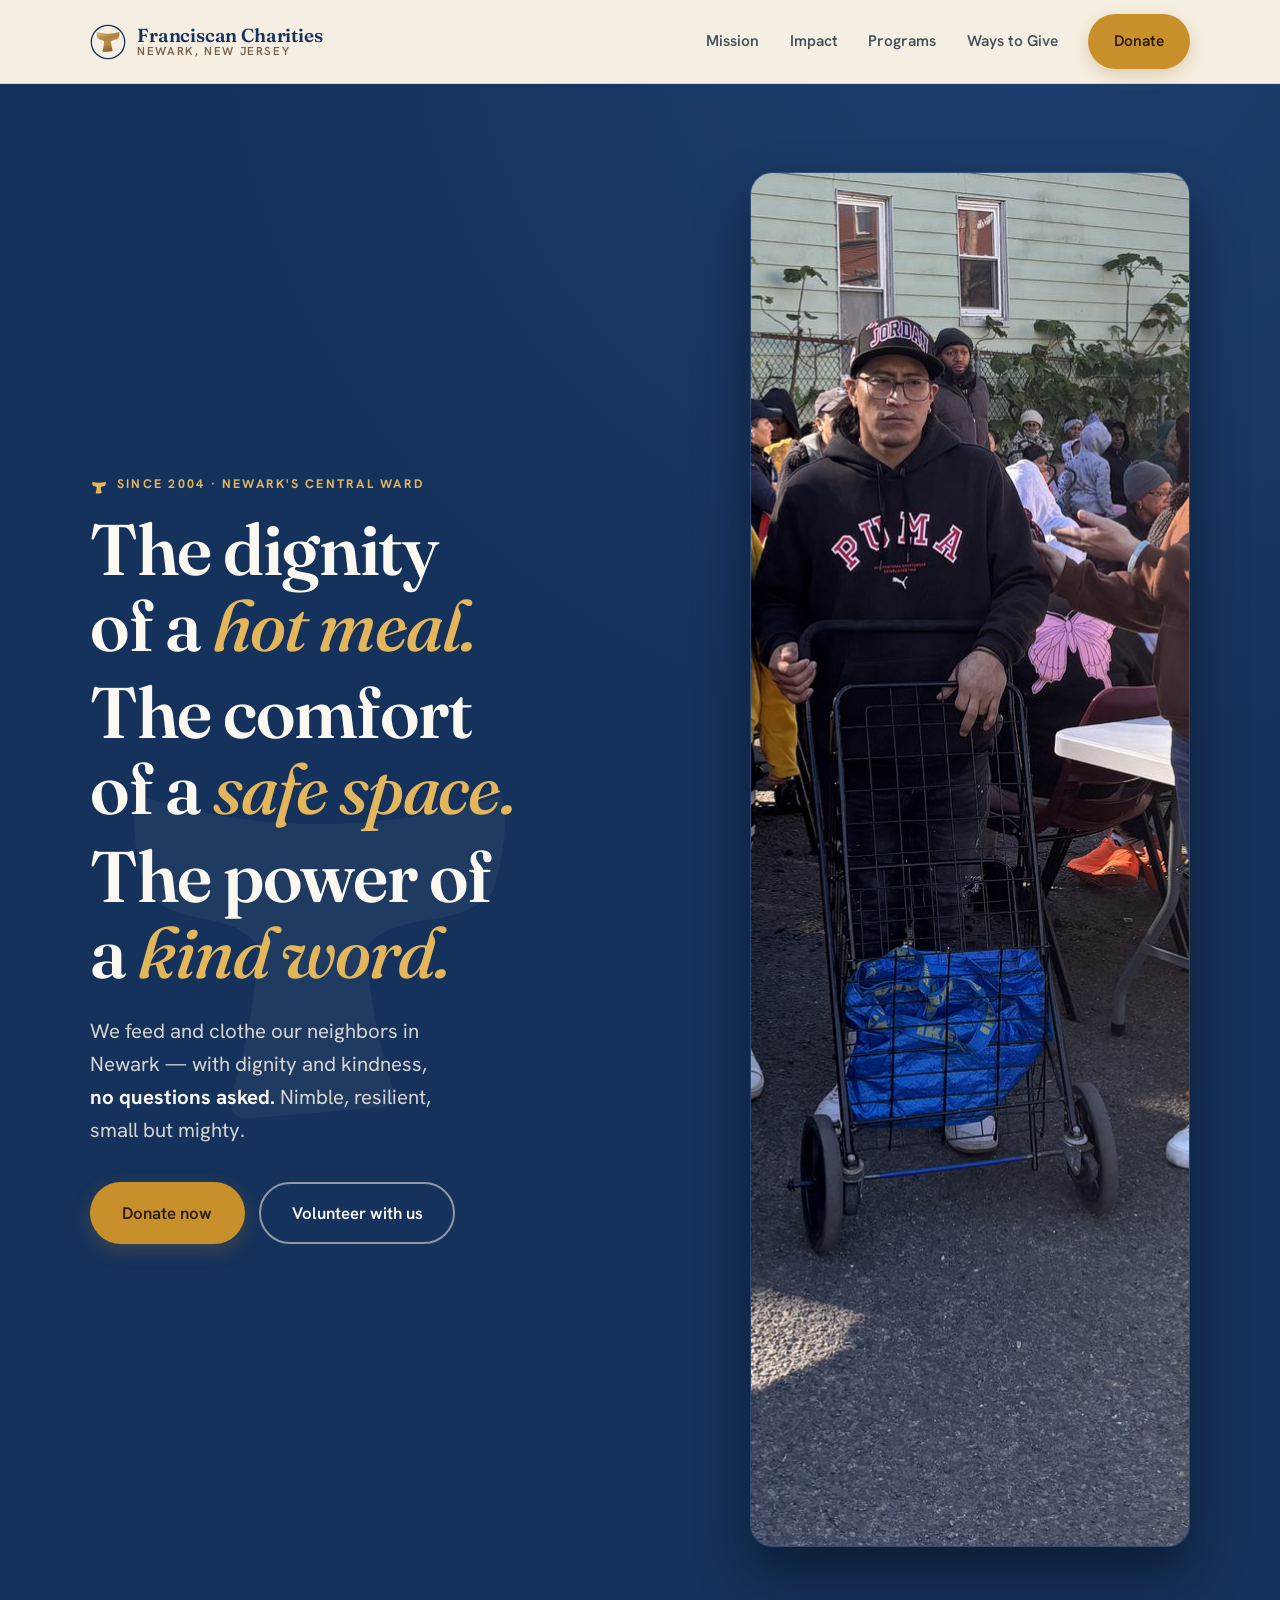
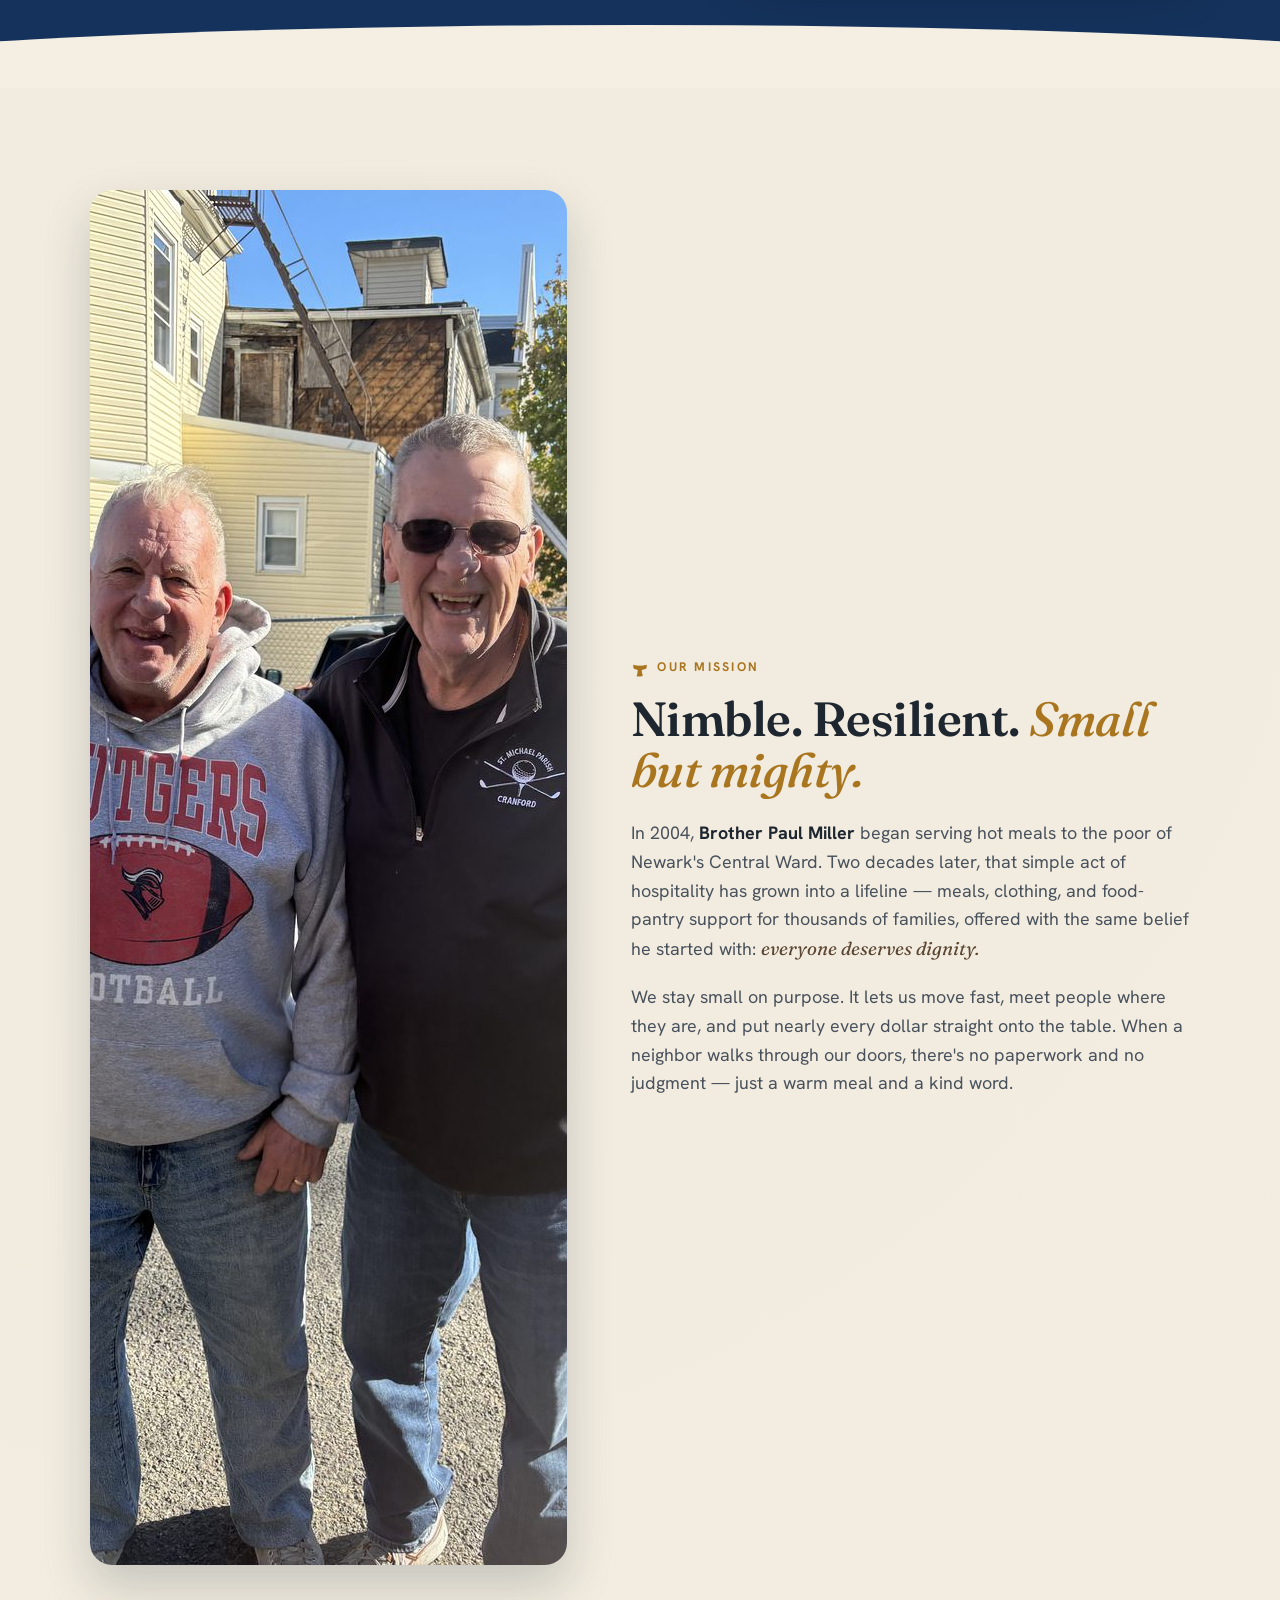
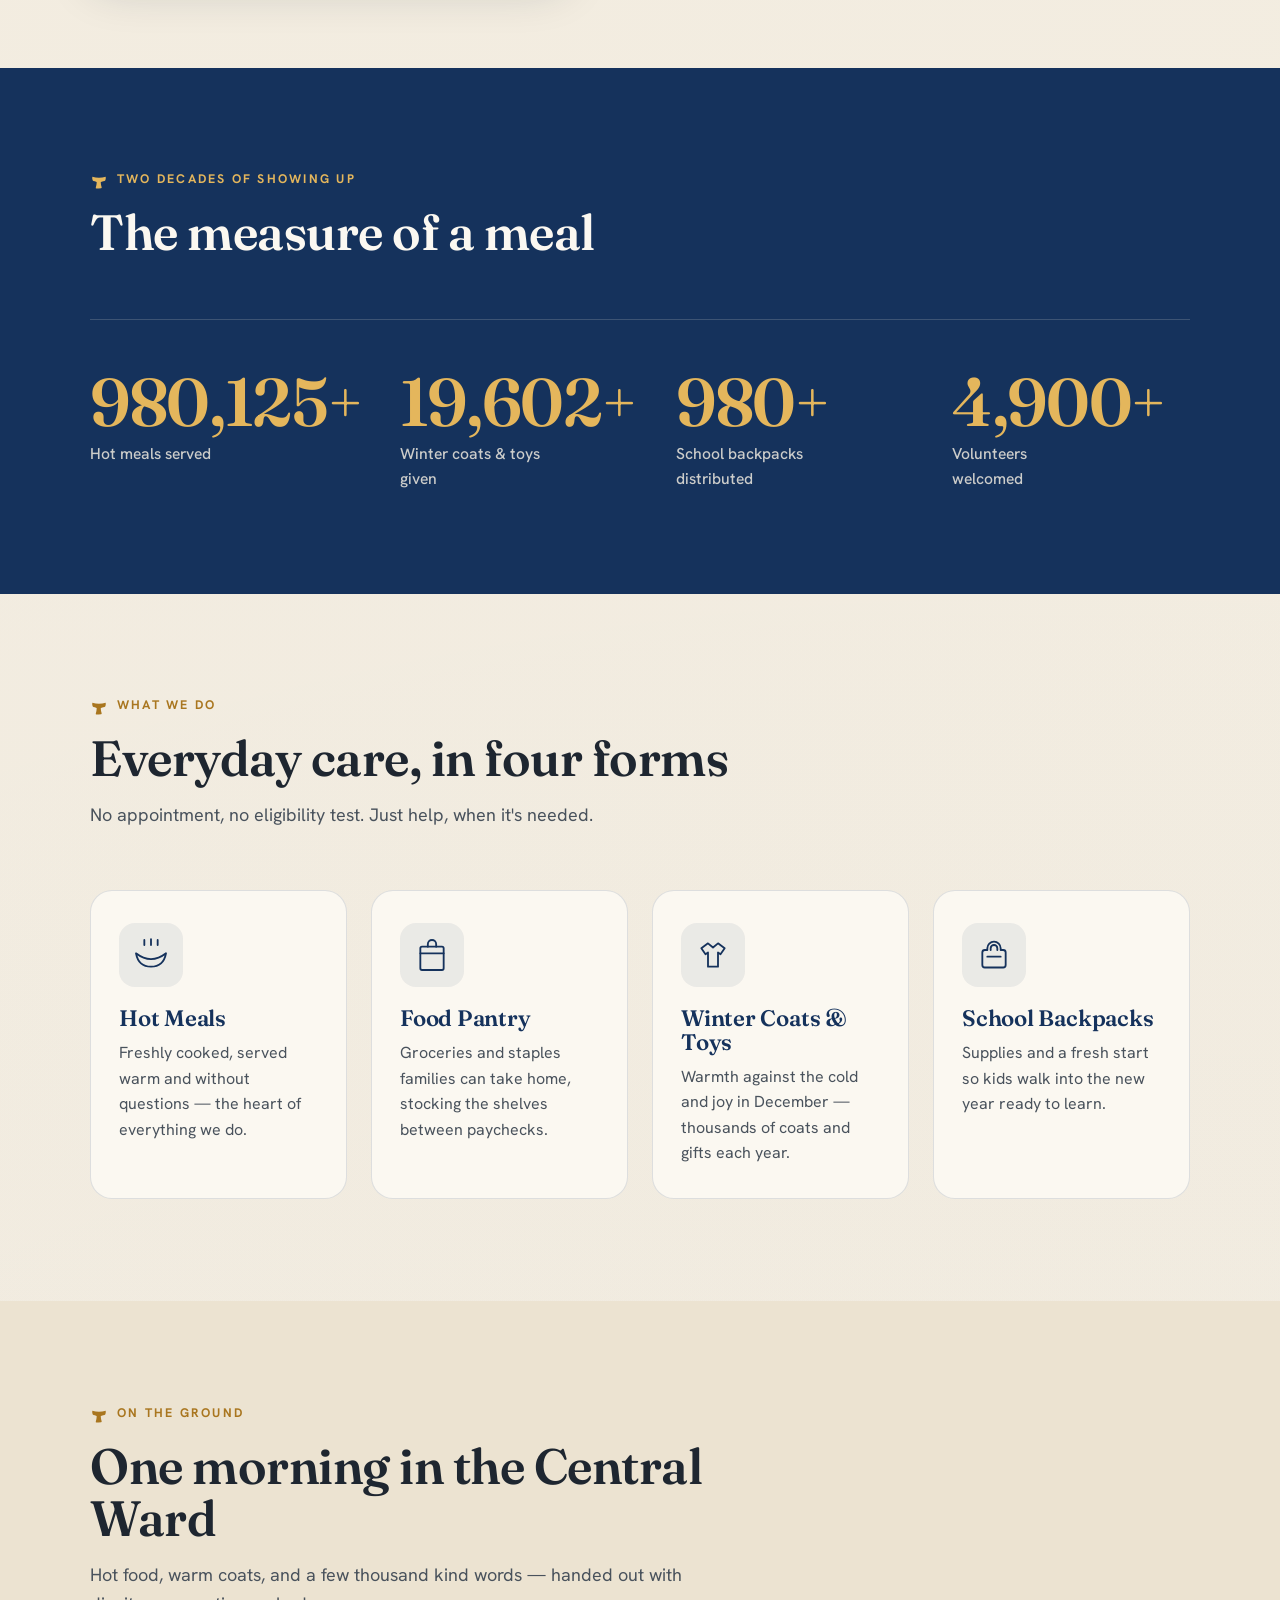
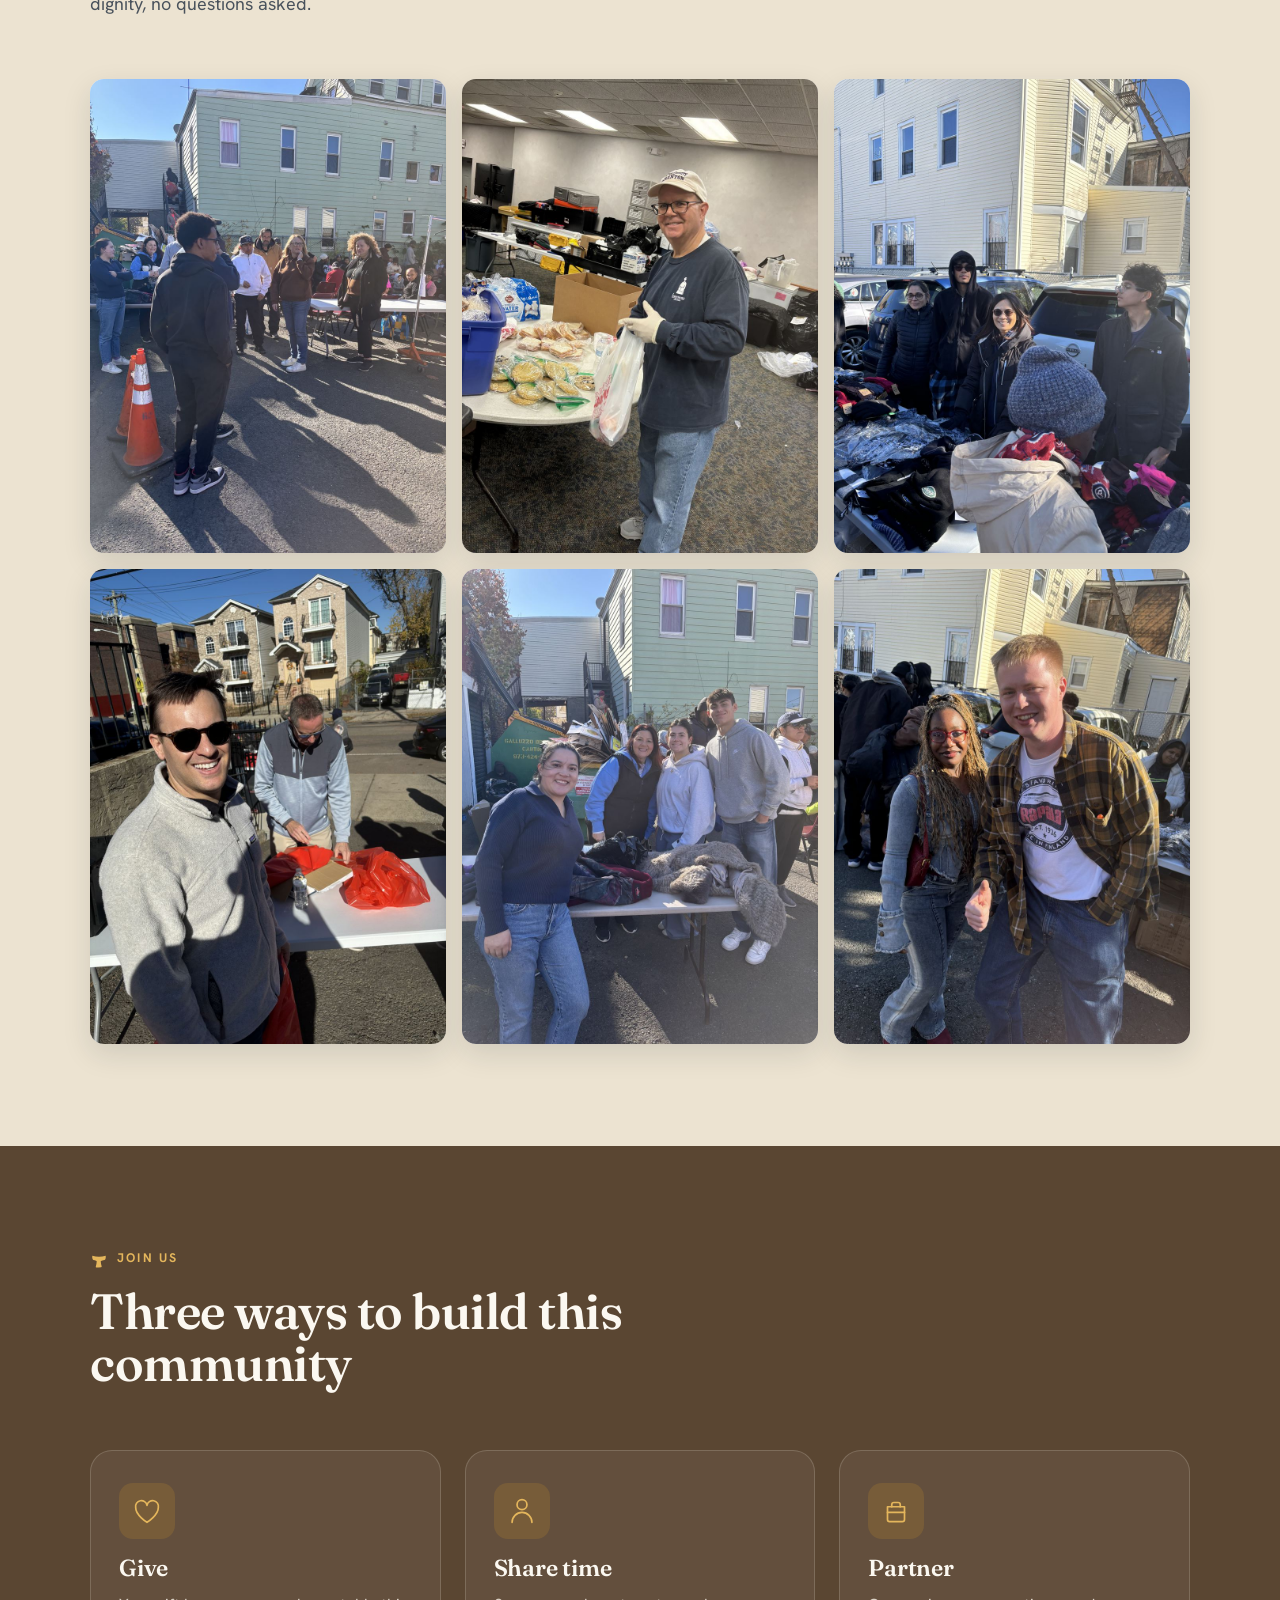
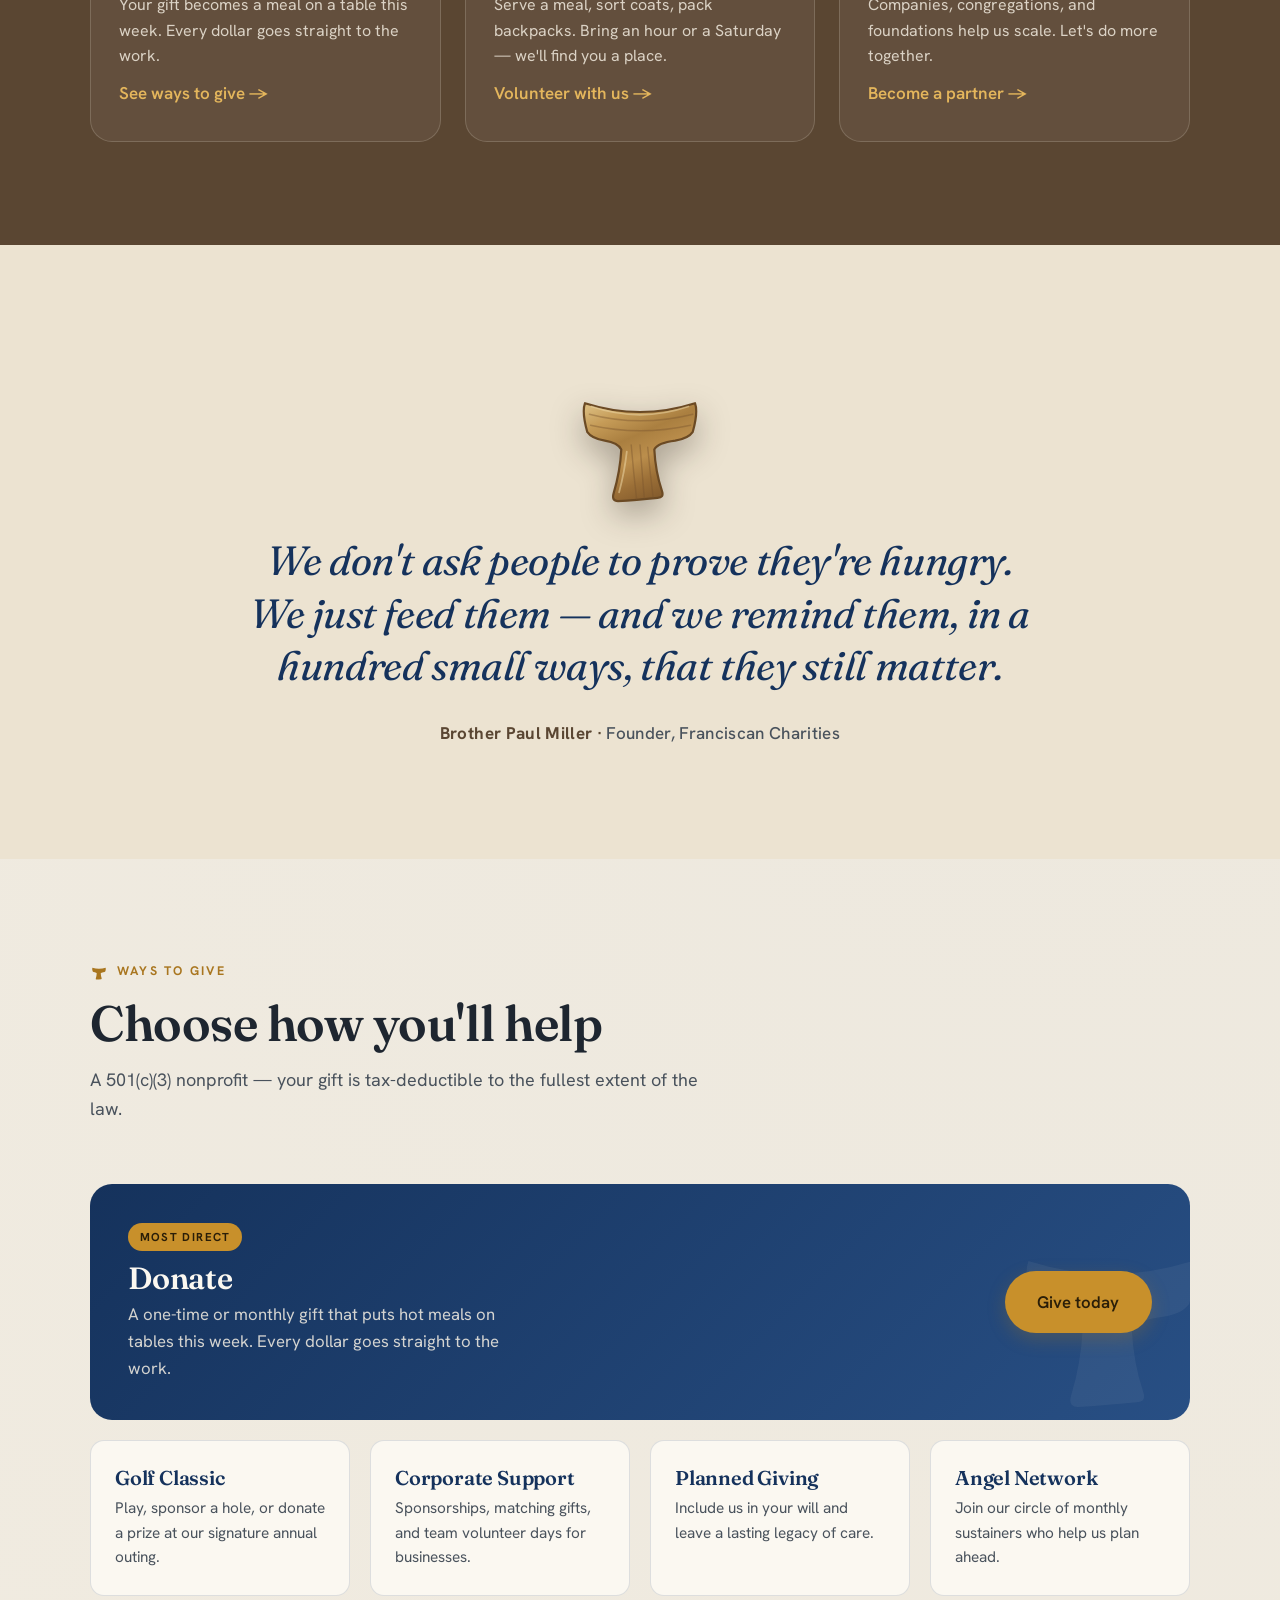
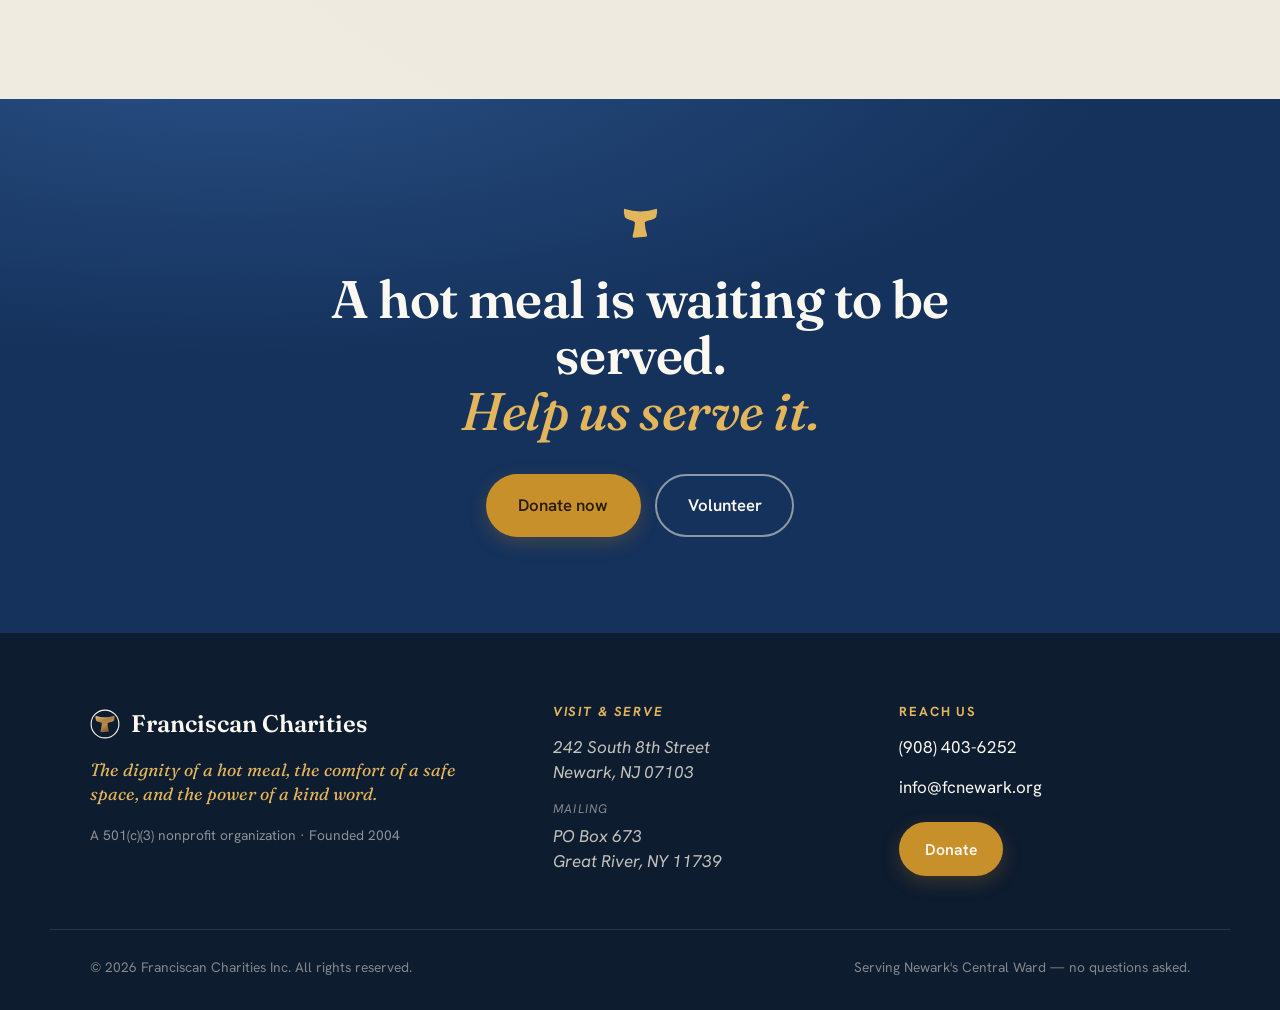
==== index.html @ 45ff45d9 "Franciscan Charities — static redesign site Co-Authored-By: Claude Opus 4.8 <noreply@anthropic.com>" ====
<!DOCTYPE html>
<html lang="en">
<head>
  <meta charset="UTF-8" />
  <meta name="viewport" content="width=device-width, initial-scale=1.0" />

  <!-- Primary SEO -->
  <title>Franciscan Charities — Hot Meals & Hope for Newark's Central Ward</title>
  <meta name="description" content="Franciscan Charities feeds and clothes our neighbors in Newark's Central Ward — over 1 million meals served with dignity since 2004. Donate, volunteer, or partner with us. No questions asked." />
  <meta name="keywords" content="Franciscan Charities, food pantry Newark NJ, soup kitchen Newark, donate meals Newark, volunteer Newark, Central Ward charity, Brother Paul Miller, winter coat drive Newark, nonprofit Newark New Jersey" />
  <meta name="author" content="Franciscan Charities Inc." />
  <meta name="robots" content="index, follow" />
  <meta name="theme-color" content="#15325C" />
  <link rel="canonical" href="https://franciscancharitiesinc.org/" />

  <!-- Open Graph -->
  <meta property="og:type" content="website" />
  <meta property="og:site_name" content="Franciscan Charities" />
  <meta property="og:title" content="Franciscan Charities — Hot Meals & Hope for Newark's Central Ward" />
  <meta property="og:description" content="Over 1 million meals served with dignity since 2004. Feeding and clothing our neighbors in Newark's Central Ward — no questions asked." />
  <meta property="og:url" content="https://franciscancharitiesinc.org/" />
  <meta property="og:image" content="https://franciscancharitiesinc.org/images/og-cover.png" />
  <meta property="og:image:width" content="1200" />
  <meta property="og:image:height" content="630" />
  <meta property="og:image:alt" content="Franciscan Charities — the dignity of a hot meal." />

  <!-- Twitter -->
  <meta name="twitter:card" content="summary_large_image" />
  <meta name="twitter:title" content="Franciscan Charities — Hot Meals & Hope for Newark's Central Ward" />
  <meta name="twitter:description" content="Over 1 million meals served with dignity since 2004. Donate, volunteer, or partner with us." />
  <meta name="twitter:image" content="https://franciscancharitiesinc.org/images/og-cover.png" />

  <!-- Icons -->
  <link rel="icon" type="image/svg+xml" href="images/favicon.svg" />
  <link rel="apple-touch-icon" href="images/favicon.svg" />

  <!-- Fonts -->
  <link rel="preconnect" href="https://fonts.googleapis.com" />
  <link rel="preconnect" href="https://fonts.gstatic.com" crossorigin />
  <link href="https://fonts.googleapis.com/css2?family=Fraunces:ital,opsz,wght@0,9..144,400..900;1,9..144,400..700&family=Hanken+Grotesk:wght@400;500;600;700&display=swap" rel="stylesheet" />

  <link rel="stylesheet" href="styles.css" />

  <!-- Structured data: NGO + LocalBusiness + WebSite -->
  <script type="application/ld+json">
  {
    "@context": "https://schema.org",
    "@graph": [
      {
        "@type": ["NGO", "LocalBusiness"],
        "@id": "https://franciscancharitiesinc.org/#organization",
        "name": "Franciscan Charities",
        "alternateName": "Franciscan Charities Inc.",
        "url": "https://franciscancharitiesinc.org/",
        "logo": "https://franciscancharitiesinc.org/images/favicon.svg",
        "image": "https://franciscancharitiesinc.org/images/og-cover.png",
        "description": "A 501(c)(3) nonprofit serving the poor in Newark's Central Ward with meals, clothing, and food pantry support — with dignity and kindness, no questions asked.",
        "slogan": "The dignity of a hot meal, the comfort of a safe space, and the power of a kind word.",
        "foundingDate": "2004",
        "founder": {
          "@type": "Person",
          "name": "Brother Paul Miller"
        },
        "nonprofitStatus": "Nonprofit501c3",
        "telephone": "+1-908-403-6252",
        "email": "info@fcnewark.org",
        "address": {
          "@type": "PostalAddress",
          "streetAddress": "242 South 8th Street",
          "addressLocality": "Newark",
          "addressRegion": "NJ",
          "postalCode": "07103",
          "addressCountry": "US"
        },
        "geo": {
          "@type": "GeoCoordinates",
          "latitude": 40.7389,
          "longitude": -74.1906
        },
        "areaServed": {
          "@type": "Place",
          "name": "Newark Central Ward, New Jersey"
        },
        "potentialAction": {
          "@type": "DonateAction",
          "name": "Donate to Franciscan Charities",
          "target": "https://franciscancharitiesinc.org/#give"
        }
      },
      {
        "@type": "WebSite",
        "@id": "https://franciscancharitiesinc.org/#website",
        "url": "https://franciscancharitiesinc.org/",
        "name": "Franciscan Charities",
        "publisher": { "@id": "https://franciscancharitiesinc.org/#organization" },
        "inLanguage": "en-US"
      }
    ]
  }
  </script>
</head>

<body>
  <!-- Reusable Franciscan Tau cross: authentic carved silhouette + olive-wood gradient -->
  <svg width="0" height="0" style="position:absolute" aria-hidden="true" focusable="false">
    <defs>
      <linearGradient id="ffwood" x1="0.12" y1="0" x2="0.62" y2="1">
        <stop offset="0" stop-color="#D9BA7C"/>
        <stop offset="0.18" stop-color="#C59B57"/>
        <stop offset="0.40" stop-color="#AA7F40"/>
        <stop offset="0.60" stop-color="#BB8E4C"/>
        <stop offset="0.80" stop-color="#9B6F37"/>
        <stop offset="1" stop-color="#825A2C"/>
      </linearGradient>
      <path id="fftau" d="M10 42 Q60 58 110 42 Q113 50 108 68 Q104 74 92 76 Q76 78 73 84 Q74 104 80 122 Q82 128 76 128 Q56 130 40 131 Q34 131 36 124 Q42 104 43 84 Q40 78 28 76 Q16 74 12 68 Q7 50 10 42 Z"/>
      <clipPath id="fftauclip"><use href="#fftau"/></clipPath>
    </defs>
  </svg>
  <a class="skip-link" href="#main">Skip to content</a>

  <!-- ============ NAV ============ -->
  <header class="site-header" id="top">
    <div class="container nav-inner">
      <a href="#top" class="brand" aria-label="Franciscan Charities home">
        <span class="brand-mark" aria-hidden="true">
          <svg viewBox="0 0 44 44" width="36" height="36" role="img" aria-label="Franciscan Tau cross emblem">
            <circle cx="22" cy="22" r="20.4" fill="none" stroke="currentColor" stroke-width="1.6"/>
            <use href="#fftau" transform="translate(5.5 -1.79) scale(0.275)" fill="url(#ffwood)"/>
          </svg>
        </span>
        <span class="brand-text">
          <span class="brand-name">Franciscan Charities</span>
          <span class="brand-sub">Newark, New Jersey</span>
        </span>
      </a>

      <nav class="primary-nav" aria-label="Primary">
        <a href="#mission">Mission</a>
        <a href="#impact">Impact</a>
        <a href="#programs">Programs</a>
        <a href="#give">Ways to Give</a>
        <a href="https://www.franciscancharitiesinc.org/ways-to-give/donate" class="btn btn-gold nav-cta">Donate</a>
      </nav>

      <button class="nav-toggle" aria-label="Open menu" aria-expanded="false" aria-controls="mobile-nav">
        <span></span><span></span><span></span>
      </button>
    </div>
    <nav class="mobile-nav" id="mobile-nav" aria-label="Mobile">
      <a href="#mission">Mission</a>
      <a href="#impact">Impact</a>
      <a href="#programs">Programs</a>
      <a href="#give">Ways to Give</a>
      <a href="https://www.franciscancharitiesinc.org/ways-to-give/donate" class="btn btn-gold">Donate</a>
    </nav>
  </header>

  <main id="main">

    <!-- ============ HERO ============ -->
    <section class="hero" aria-labelledby="hero-heading">
      <svg class="hero-watermark" viewBox="0 0 120 134" aria-hidden="true">
        <use href="#fftau" fill="currentColor"/>
      </svg>
      <div class="container hero-grid">
        <div class="hero-copy">
          <p class="eyebrow eyebrow-light reveal">Since 2004 · Newark's Central Ward</p>
          <h1 id="hero-heading" class="reveal">
            <span class="hero-line">The dignity of a <em>hot meal.</em></span>
            <span class="hero-line">The comfort of a <em>safe space.</em></span>
            <span class="hero-line">The power of a <em>kind word.</em></span>
          </h1>
          <p class="hero-lede reveal">
            We feed and clothe our neighbors in Newark — with dignity and kindness,
            <strong>no questions asked.</strong> Nimble, resilient, small but mighty.
          </p>
          <div class="hero-actions reveal">
            <a href="https://www.franciscancharitiesinc.org/ways-to-give/donate" class="btn btn-gold btn-lg">Donate now</a>
            <a href="#help" class="btn btn-ghost-light btn-lg">Volunteer with us</a>
          </div>
        </div>

        <div class="hero-art reveal">
          <img class="hero-photo" src="images/photos/hero.jpg" width="1100" height="1375" fetchpriority="high"
               alt="A volunteer helps neighbors and families collect food and winter coats at a Franciscan Charities distribution in Newark's Central Ward" />
        </div>
      </div>
      <div class="hero-curve" aria-hidden="true"></div>
    </section>

    <!-- ============ MISSION ============ -->
    <section class="mission" id="mission" aria-labelledby="mission-heading">
      <div class="container mission-grid">
        <div class="mission-photo reveal">
          <img src="images/photos/mission.jpg" width="1100" height="1375" loading="lazy"
               alt="Two longtime Franciscan Charities volunteers at a coat and food distribution in Newark's Central Ward" />
        </div>
        <div class="mission-text reveal">
          <p class="eyebrow">Our mission</p>
          <h2 id="mission-heading">Nimble. Resilient. <em>Small but mighty.</em></h2>
          <div class="mission-body">
            <p>
              In 2004, <strong>Brother Paul Miller</strong> began serving hot meals to the poor of
              Newark's Central Ward. Two decades later, that simple act of hospitality has grown into a
              lifeline — meals, clothing, and food-pantry support for thousands of families, offered
              with the same belief he started with: <em>everyone deserves dignity.</em>
            </p>
            <p>
              We stay small on purpose. It lets us move fast, meet people where they are, and put nearly
              every dollar straight onto the table. When a neighbor walks through our doors, there's no
              paperwork and no judgment — just a warm meal and a kind word.
            </p>
          </div>
        </div>
      </div>
    </section>

    <!-- ============ IMPACT ============ -->
    <section class="impact" id="impact" aria-labelledby="impact-heading">
      <div class="container">
        <div class="section-head reveal">
          <p class="eyebrow eyebrow-light">Two decades of showing up</p>
          <h2 id="impact-heading">The measure of a meal</h2>
        </div>
        <div class="stats">
          <div class="stat reveal">
            <span class="stat-num" data-count="1000000" data-suffix="+">0</span>
            <span class="stat-label">Hot meals served</span>
          </div>
          <div class="stat reveal">
            <span class="stat-num" data-count="20000" data-suffix="+">0</span>
            <span class="stat-label">Winter coats &amp; toys given</span>
          </div>
          <div class="stat reveal">
            <span class="stat-num" data-count="1000" data-suffix="+">0</span>
            <span class="stat-label">School backpacks distributed</span>
          </div>
          <div class="stat reveal">
            <span class="stat-num" data-count="5000" data-suffix="+">0</span>
            <span class="stat-label">Volunteers welcomed</span>
          </div>
        </div>
      </div>
    </section>

    <!-- ============ PROGRAMS ============ -->
    <section class="programs" id="programs" aria-labelledby="programs-heading">
      <div class="container">
        <div class="section-head reveal">
          <p class="eyebrow">What we do</p>
          <h2 id="programs-heading">Everyday care, in four forms</h2>
          <p class="section-sub">No appointment, no eligibility test. Just help, when it's needed.</p>
        </div>

        <div class="program-grid">
          <article class="program-card reveal">
            <span class="program-icon" aria-hidden="true">
              <svg viewBox="0 0 48 48" width="40" height="40" fill="none" stroke="currentColor" stroke-width="2.2" stroke-linecap="round" stroke-linejoin="round">
                <path d="M6 22 q18 14 36 0 q-3 16 -18 16 q-15 0 -18 -16Z"/>
                <path d="M16 12 q0 -4 0 -6 M24 12 q0 -5 0 -7 M32 12 q0 -4 0 -6"/>
              </svg>
            </span>
            <h3>Hot Meals</h3>
            <p>Freshly cooked, served warm and without questions — the heart of everything we do.</p>
          </article>

          <article class="program-card reveal">
            <span class="program-icon" aria-hidden="true">
              <svg viewBox="0 0 48 48" width="40" height="40" fill="none" stroke="currentColor" stroke-width="2.2" stroke-linecap="round" stroke-linejoin="round">
                <rect x="10" y="14" width="28" height="28" rx="2"/>
                <path d="M10 22 h28 M19 14 v-3 a5 5 0 0 1 10 0 v3"/>
              </svg>
            </span>
            <h3>Food Pantry</h3>
            <p>Groceries and staples families can take home, stocking the shelves between paychecks.</p>
          </article>

          <article class="program-card reveal">
            <span class="program-icon" aria-hidden="true">
              <svg viewBox="0 0 48 48" width="40" height="40" fill="none" stroke="currentColor" stroke-width="2.2" stroke-linecap="round" stroke-linejoin="round">
                <path d="M18 10 l6 5 6 -5 8 6 -5 7 -3 -2 v17 H18 V21 l-3 2 -5 -7Z"/>
              </svg>
            </span>
            <h3>Winter Coats &amp; Toys</h3>
            <p>Warmth against the cold and joy in December — thousands of coats and gifts each year.</p>
          </article>

          <article class="program-card reveal">
            <span class="program-icon" aria-hidden="true">
              <svg viewBox="0 0 48 48" width="40" height="40" fill="none" stroke="currentColor" stroke-width="2.2" stroke-linecap="round" stroke-linejoin="round">
                <path d="M16 16 a8 8 0 0 1 16 0 v2 h3 a3 3 0 0 1 3 3 v15 a3 3 0 0 1 -3 3 H13 a3 3 0 0 1 -3 -3 V21 a3 3 0 0 1 3 -3 h3Z"/>
                <path d="M20 18 v-2 a4 4 0 0 1 8 0 v2 M16 26 h16"/>
              </svg>
            </span>
            <h3>School Backpacks</h3>
            <p>Supplies and a fresh start so kids walk into the new year ready to learn.</p>
          </article>
        </div>
      </div>
    </section>

    <!-- ============ MOMENTS / GALLERY ============ -->
    <section class="moments" id="moments" aria-labelledby="moments-heading">
      <div class="container">
        <div class="section-head reveal">
          <p class="eyebrow">On the ground</p>
          <h2 id="moments-heading">One morning in the Central Ward</h2>
          <p class="section-sub">Hot food, warm coats, and a few thousand kind words — handed out with dignity, no questions asked.</p>
        </div>
        <div class="moments-grid">
          <figure class="moment reveal"><img src="images/photos/gathering.jpg" width="900" height="1200" loading="lazy" alt="The neighborhood gathers on the street for a Franciscan Charities food and coat distribution" /></figure>
          <figure class="moment reveal"><img src="images/photos/food-pantry.jpg" width="900" height="1200" loading="lazy" alt="A Franciscan Charities volunteer bags fresh food at the pantry table" /></figure>
          <figure class="moment reveal"><img src="images/photos/clothing.jpg" width="900" height="1200" loading="lazy" alt="Tables of donated winter coats and clothing ready to give away" /></figure>
          <figure class="moment reveal"><img src="images/photos/serving.jpg" width="900" height="1200" loading="lazy" alt="A smiling Franciscan Charities volunteer hands out meals at the serving table" /></figure>
          <figure class="moment reveal"><img src="images/photos/volunteers.jpg" width="900" height="1200" loading="lazy" alt="Franciscan Charities volunteers gathered at a distribution table on a fall morning" /></figure>
          <figure class="moment reveal"><img src="images/photos/joy.jpg" width="900" height="1200" loading="lazy" alt="Two Franciscan Charities volunteers smiling during a Central Ward outreach day" /></figure>
        </div>
      </div>
    </section>

    <!-- ============ THREE WAYS TO HELP ============ -->
    <section class="help" id="help" aria-labelledby="help-heading">
      <div class="container">
        <div class="section-head reveal">
          <p class="eyebrow eyebrow-light">Join us</p>
          <h2 id="help-heading">Three ways to build this community</h2>
        </div>
        <div class="help-grid">
          <article class="help-card reveal">
            <span class="help-icon" aria-hidden="true">
              <svg viewBox="0 0 48 48" width="34" height="34" fill="none" stroke="currentColor" stroke-width="2.4" stroke-linecap="round" stroke-linejoin="round">
                <path d="M24 40 S8 30 8 19 a8 8 0 0 1 16 -3 a8 8 0 0 1 16 3 c0 11 -16 21 -16 21Z"/>
              </svg>
            </span>
            <h3>Give</h3>
            <p>Your gift becomes a meal on a table this week. Every dollar goes straight to the work.</p>
            <a href="#give" class="text-link">See ways to give →</a>
          </article>

          <article class="help-card reveal">
            <span class="help-icon" aria-hidden="true">
              <svg viewBox="0 0 48 48" width="34" height="34" fill="none" stroke="currentColor" stroke-width="2.4" stroke-linecap="round" stroke-linejoin="round">
                <circle cx="24" cy="15" r="7"/>
                <path d="M10 40 a14 14 0 0 1 28 0"/>
              </svg>
            </span>
            <h3>Share time</h3>
            <p>Serve a meal, sort coats, pack backpacks. Bring an hour or a Saturday — we'll find you a place.</p>
            <a href="https://www.franciscancharitiesinc.org/volunteer" class="text-link">Volunteer with us →</a>
          </article>

          <article class="help-card reveal">
            <span class="help-icon" aria-hidden="true">
              <svg viewBox="0 0 48 48" width="34" height="34" fill="none" stroke="currentColor" stroke-width="2.4" stroke-linecap="round" stroke-linejoin="round">
                <path d="M12 18 h24 v18 a3 3 0 0 1 -3 3 H15 a3 3 0 0 1 -3 -3Z"/>
                <path d="M18 18 v-3 a3 3 0 0 1 3 -3 h6 a3 3 0 0 1 3 3 v3 M12 26 h24"/>
              </svg>
            </span>
            <h3>Partner</h3>
            <p>Companies, congregations, and foundations help us scale. Let's do more together.</p>
            <a href="https://www.franciscancharitiesinc.org/ways-to-give/corporate-support" class="text-link">Become a partner →</a>
          </article>
        </div>
      </div>
    </section>

    <!-- ============ FOUNDER QUOTE ============ -->
    <section class="quote" aria-label="A word from our founder">
      <div class="container quote-inner reveal">
        <svg class="quote-tau" viewBox="0 0 120 134" role="img" aria-label="Carved olive-wood Franciscan Tau cross">
          <use href="#fftau" fill="url(#ffwood)" stroke="#6B4A24" stroke-width="2" stroke-linejoin="round"/>
          <g clip-path="url(#fftauclip)" opacity="0.42" stroke="#79552E" fill="none" stroke-width="1.3" stroke-linecap="round">
            <path d="M52 80 Q54 104 57 130"/>
            <path d="M60 80 Q62 104 64 130"/>
            <path d="M67 82 Q69 104 72 128"/>
            <path d="M14 52 Q60 64 108 52"/>
            <path d="M15 62 Q60 72 106 62"/>
          </g>
          <g clip-path="url(#fftauclip)" opacity="0.55" stroke="#ECD6A4" fill="none" stroke-width="1.6" stroke-linecap="round">
            <path d="M16 45 Q60 60 104 45"/>
            <path d="M48 86 Q46 104 41 123"/>
          </g>
        </svg>
        <blockquote>
          We don't ask people to prove they're hungry. We just feed them — and we remind them, in a
          hundred small ways, that they still matter.
        </blockquote>
        <p class="quote-cite">Brother Paul Miller · <span>Founder, Franciscan Charities</span></p>
      </div>
    </section>

    <!-- ============ WAYS TO GIVE ============ -->
    <section class="give" id="give" aria-labelledby="give-heading">
      <div class="container">
        <div class="section-head reveal">
          <p class="eyebrow">Ways to give</p>
          <h2 id="give-heading">Choose how you'll help</h2>
          <p class="section-sub">A 501(c)(3) nonprofit — your gift is tax-deductible to the fullest extent of the law.</p>
        </div>

        <div class="give-feature reveal">
          <div class="give-feature-text">
            <span class="give-tag">Most direct</span>
            <h3>Donate</h3>
            <p>A one-time or monthly gift that puts hot meals on tables this week. Every dollar goes straight to the work.</p>
          </div>
          <a href="https://www.franciscancharitiesinc.org/ways-to-give/donate" class="btn btn-gold btn-lg">Give today</a>
        </div>

        <div class="give-grid">
          <a href="https://www.franciscancharitiesinc.org/ways-to-give/2026-golf-classic" class="give-card reveal">
            <h3>Golf Classic</h3>
            <p>Play, sponsor a hole, or donate a prize at our signature annual outing.</p>
          </a>

          <a href="https://www.franciscancharitiesinc.org/ways-to-give/corporate-support" class="give-card reveal">
            <h3>Corporate Support</h3>
            <p>Sponsorships, matching gifts, and team volunteer days for businesses.</p>
          </a>

          <a href="https://www.franciscancharitiesinc.org/ways-to-give/planned-giving" class="give-card reveal">
            <h3>Planned Giving</h3>
            <p>Include us in your will and leave a lasting legacy of care.</p>
          </a>

          <a href="https://www.franciscancharitiesinc.org/ways-to-give/angel-network" class="give-card reveal">
            <h3>Angel Network</h3>
            <p>Join our circle of monthly sustainers who help us plan ahead.</p>
          </a>
        </div>
      </div>
    </section>

    <!-- ============ FINAL CTA ============ -->
    <section class="final-cta" aria-labelledby="final-heading">
      <div class="container final-inner reveal">
        <span class="final-emblem" aria-hidden="true"></span>
        <h2 id="final-heading">A hot meal is waiting to be served.<br/><em>Help us serve it.</em></h2>
        <div class="hero-actions">
          <a href="https://www.franciscancharitiesinc.org/ways-to-give/donate" class="btn btn-gold btn-lg">Donate now</a>
          <a href="https://www.franciscancharitiesinc.org/volunteer" class="btn btn-ghost-light btn-lg">Volunteer</a>
        </div>
      </div>
    </section>

  </main>

  <!-- ============ FOOTER ============ -->
  <footer class="site-footer" id="contact">
    <div class="container footer-grid">
      <div class="footer-brand">
        <span class="footer-brand-lockup">
          <svg viewBox="0 0 44 44" width="30" height="30" aria-hidden="true">
            <circle cx="22" cy="22" r="20.4" fill="none" stroke="currentColor" stroke-width="1.6"/>
            <use href="#fftau" transform="translate(5.5 -1.79) scale(0.275)" fill="url(#ffwood)"/>
          </svg>
          <span class="footer-name">Franciscan Charities</span>
        </span>
        <p class="footer-tagline">
          The dignity of a hot meal, the comfort of a safe space, and the power of a kind word.
        </p>
        <p class="footer-501">A 501(c)(3) nonprofit organization · Founded 2004</p>
      </div>

      <address class="footer-contact">
        <h3>Visit &amp; serve</h3>
        <p>242 South 8th Street<br/>Newark, NJ 07103</p>
        <p class="footer-mail-label">Mailing</p>
        <p>PO Box 673<br/>Great River, NY 11739</p>
      </address>

      <div class="footer-reach">
        <h3>Reach us</h3>
        <p><a href="tel:+19084036252">(908) 403-6252</a></p>
        <p><a href="mailto:info@fcnewark.org">info@fcnewark.org</a></p>
        <a href="https://www.franciscancharitiesinc.org/ways-to-give/donate" class="btn btn-gold footer-cta">Donate</a>
      </div>
    </div>
    <div class="container footer-bottom">
      <p>&copy; <span id="year">2024</span> Franciscan Charities Inc. All rights reserved.</p>
      <p>Serving Newark's Central Ward — no questions asked.</p>
    </div>
  </footer>

  <script src="main.js"></script>
</body>
</html>
---- styles.css ----
/* =========================================================
   Franciscan Charities — "Rooted" (v2)
   Deep ecclesiastical blue + harvest gold + Franciscan brown
   on warm parchment. Tau cross woven throughout.
   ========================================================= */

:root {
  /* Color */
  --blue:           #15325C;   /* primary deep blue */
  --blue-700:       #1C3E6E;
  --blue-600:       #284F84;
  --blue-900:       #0E2342;   /* deepest */
  --habit:          #5A4632;   /* Franciscan brown */
  --habit-light:    #7A6147;
  --gold:           #C8902B;
  --gold-soft:      #E4B65C;
  --gold-deep:      #A9761F;
  --parchment:      #F5EFE3;
  --parchment-deep: #ECE3D1;
  --cream:          #FBF8F1;
  --ink:            #1E2630;
  --ink-soft:       #49525C;
  --line:           rgba(21, 50, 92, 0.13);
  --line-light:     rgba(245, 239, 227, 0.18);

  /* Franciscan Tau cross (authentic carved silhouette) as a reusable mask */
  --tau: url("data:image/svg+xml,%3Csvg xmlns='http://www.w3.org/2000/svg' viewBox='0 0 120 134'%3E%3Cpath d='M10 42 Q60 58 110 42 Q113 50 108 68 Q104 74 92 76 Q76 78 73 84 Q74 104 80 122 Q82 128 76 128 Q56 130 40 131 Q34 131 36 124 Q42 104 43 84 Q40 78 28 76 Q16 74 12 68 Q7 50 10 42 Z'/%3E%3C/svg%3E");

  /* Type */
  --display: "Fraunces", Georgia, "Times New Roman", serif;
  --body:    "Hanken Grotesk", system-ui, -apple-system, "Segoe UI", sans-serif;

  /* Layout */
  --container: 1180px;
  --pad: clamp(1.25rem, 4vw, 2.5rem);
  --radius: 14px;
  --radius-lg: 22px;
}

/* ---------- Reset & base ---------- */
*, *::before, *::after { box-sizing: border-box; }
* { margin: 0; }

html { scroll-behavior: smooth; -webkit-text-size-adjust: 100%; }

body {
  font-family: var(--body);
  color: var(--ink);
  background: var(--parchment);
  line-height: 1.6;
  font-size: 1.0625rem;
  -webkit-font-smoothing: antialiased;
  text-rendering: optimizeLegibility;
  background-image:
    radial-gradient(circle at 18% 22%, rgba(90,70,50,0.025) 0, transparent 55%),
    radial-gradient(circle at 82% 78%, rgba(21,50,92,0.035) 0, transparent 55%);
}

img, svg { display: block; max-width: 100%; }
a { color: inherit; text-decoration: none; }

h1, h2, h3 { font-family: var(--display); font-weight: 600; line-height: 1.06; letter-spacing: -0.01em; }
h1 em, h2 em, h3 em { font-style: italic; font-weight: 500; color: var(--gold-deep); }

.container { width: 100%; max-width: var(--container); margin-inline: auto; padding-inline: var(--pad); }

/* Offset anchor jumps for the sticky header */
#mission, #impact, #programs, #give, #help { scroll-margin-top: 84px; }

.skip-link {
  position: absolute; left: -9999px; top: 0; z-index: 200;
  background: var(--blue); color: var(--cream);
  padding: 0.75rem 1.25rem; border-radius: 0 0 10px 0; font-weight: 600;
}
.skip-link:focus { left: 0; }

.sr-only { position: absolute; width: 1px; height: 1px; padding: 0; margin: -1px; overflow: hidden; clip: rect(0,0,0,0); border: 0; }

/* ---------- Eyebrows / section heads (Tau marker) ---------- */
.eyebrow {
  font-family: var(--body);
  font-weight: 700;
  font-size: 0.78rem;
  letter-spacing: 0.18em;
  text-transform: uppercase;
  color: var(--gold-deep);
  margin-bottom: 1rem;
  display: inline-flex; align-items: center; gap: 0.55rem;
}
.eyebrow::before {
  content: "";
  width: 18px; height: 18px; flex: none;
  background-color: currentColor;
  -webkit-mask: var(--tau) center / contain no-repeat;
          mask: var(--tau) center / contain no-repeat;
}
.eyebrow-light { color: var(--gold-soft); }

.section-head { max-width: 640px; margin-bottom: clamp(2.5rem, 5vw, 3.75rem); }
.section-head h2 { font-size: clamp(2rem, 4.4vw, 3.1rem); }
.section-sub { margin-top: 1rem; color: var(--ink-soft); font-size: 1.125rem; }

/* ---------- Buttons ---------- */
.btn {
  display: inline-flex; align-items: center; justify-content: center; gap: 0.5rem;
  font-family: var(--body); font-weight: 600; font-size: 0.98rem;
  padding: 0.8rem 1.5rem; border-radius: 100px; border: 2px solid transparent;
  cursor: pointer; transition: transform .18s ease, box-shadow .18s ease, background .18s ease, color .18s ease;
  white-space: nowrap;
}
.btn-lg { padding: 1rem 1.9rem; font-size: 1.05rem; }
.btn-gold { background: var(--gold); color: #2A1E08; box-shadow: 0 6px 18px rgba(168,118,31,0.28); }
.btn-gold:hover { background: var(--gold-soft); transform: translateY(-2px); box-shadow: 0 10px 26px rgba(168,118,31,0.34); }
.btn-ghost-light { color: var(--cream); border-color: rgba(245,239,227,0.55); }
.btn-ghost-light:hover { background: rgba(245,239,227,0.12); border-color: var(--cream); transform: translateY(-2px); }
.btn-blue { background: var(--blue); color: var(--cream); }
.btn-blue:hover { background: var(--blue-600); transform: translateY(-2px); }
.btn:focus-visible, a:focus-visible, button:focus-visible {
  outline: 3px solid var(--gold-soft); outline-offset: 3px;
}

.text-link {
  font-weight: 600; color: var(--blue-600);
  border-bottom: 2px solid transparent; transition: border-color .18s ease, color .18s ease;
  align-self: flex-start;
}
.text-link:hover { color: var(--blue); border-color: var(--gold); }

/* ---------- Tau divider ---------- */
.tau-rule {
  display: flex; align-items: center; justify-content: center; gap: 1rem;
  color: var(--gold); padding-block: clamp(2.5rem, 5vw, 3.75rem);
}
.tau-rule::before, .tau-rule::after {
  content: ""; height: 1px; width: min(120px, 22vw); background: var(--line);
}
.tau-rule .tau {
  width: 24px; height: 24px; background-color: var(--gold);
  -webkit-mask: var(--tau) center / contain no-repeat; mask: var(--tau) center / contain no-repeat;
}

/* =========================================================
   HEADER / NAV
   ========================================================= */
.site-header {
  position: sticky; top: 0; z-index: 100;
  background: rgba(245,239,227,0.86);
  backdrop-filter: blur(10px);
  border-bottom: 1px solid var(--line);
}
.nav-inner { display: flex; align-items: center; justify-content: space-between; gap: 1.5rem; padding-block: 0.9rem; }

.brand { display: inline-flex; align-items: center; gap: 0.7rem; color: var(--blue); }
.brand-mark { color: var(--blue); flex: none; }
.brand-text { display: flex; flex-direction: column; line-height: 1.05; }
.brand-name { font-family: var(--display); font-weight: 600; font-size: 1.18rem; color: var(--blue); letter-spacing: -0.01em; }
.brand-sub { font-size: 0.72rem; letter-spacing: 0.14em; text-transform: uppercase; color: var(--habit-light); font-weight: 600; }

.primary-nav { display: flex; align-items: center; gap: 1.9rem; }
.primary-nav a { font-weight: 600; font-size: 0.97rem; color: var(--ink-soft); transition: color .15s ease; }
.primary-nav a:hover { color: var(--blue); }
.primary-nav .nav-cta { color: #2A1E08; }
.primary-nav .nav-cta:hover { color: #2A1E08; }

.nav-toggle { display: none; flex-direction: column; gap: 5px; background: none; border: 0; padding: 8px; cursor: pointer; }
.nav-toggle span { width: 26px; height: 2.5px; background: var(--blue); border-radius: 2px; transition: transform .25s ease, opacity .2s ease; }
.nav-toggle[aria-expanded="true"] span:nth-child(1) { transform: translateY(7.5px) rotate(45deg); }
.nav-toggle[aria-expanded="true"] span:nth-child(2) { opacity: 0; }
.nav-toggle[aria-expanded="true"] span:nth-child(3) { transform: translateY(-7.5px) rotate(-45deg); }

.mobile-nav { display: none; flex-direction: column; gap: 0.3rem; padding: 0 var(--pad) 1.2rem; }
.mobile-nav a { padding: 0.7rem 0; font-weight: 600; border-bottom: 1px solid var(--line); color: var(--blue); }
.mobile-nav .btn { margin-top: 0.6rem; border-radius: 100px; }

/* =========================================================
   HERO
   ========================================================= */
.hero {
  position: relative;
  background:
    radial-gradient(125% 90% at 82% -5%, var(--blue-700) 0%, var(--blue) 52%),
    var(--blue);
  color: var(--cream);
  padding-top: clamp(3rem, 7vw, 5.5rem);
  padding-bottom: clamp(5rem, 11vw, 9rem);
  overflow: hidden;
}
/* Faint Tau watermark */
.hero-watermark {
  position: absolute; top: 50%; left: 8%; transform: translateY(-50%);
  width: clamp(260px, 34vw, 460px); height: auto; color: var(--cream);
  opacity: 0.045; pointer-events: none; z-index: 0;
}
.hero .container { position: relative; z-index: 1; }
.hero-grid {
  display: grid; grid-template-columns: 1.15fr 0.85fr; gap: clamp(2rem, 5vw, 4rem);
  align-items: center;
}
.hero h1 {
  font-size: clamp(2.5rem, 5.6vw, 4.7rem);
  letter-spacing: -0.02em;
  margin-bottom: 1.6rem;
}
.hero h1 em { color: var(--gold-soft); }
.hero-line { display: block; text-wrap: balance; }
.hero-line + .hero-line { margin-top: 0.16em; }
.hero-lede {
  font-size: clamp(1.1rem, 1.6vw, 1.32rem);
  max-width: 33ch; color: rgba(245,239,227,0.86);
  margin-bottom: 2.2rem;
}
.hero-lede strong { color: var(--cream); font-weight: 700; }
.hero-actions { display: flex; flex-wrap: wrap; gap: 0.9rem; }

.hero-art { display: flex; justify-content: center; }
.hero-photo {
  width: min(100%, 440px); aspect-ratio: 4 / 5; object-fit: cover;
  border-radius: var(--radius-lg);
  box-shadow: 0 28px 54px rgba(0,0,0,0.42);
  border: 1px solid rgba(245,239,227,0.12);
}
.bowl { width: min(100%, 380px); filter: drop-shadow(0 22px 40px rgba(0,0,0,0.4)); }

/* steam animation */
.steam path { animation: rise 4.5s ease-in-out infinite; transform-origin: center bottom; }
.steam .steam-2 { animation-delay: .9s; }
.steam .steam-3 { animation-delay: 1.8s; }
@keyframes rise {
  0%   { opacity: 0; transform: translateY(8px) scaleY(0.92); }
  35%  { opacity: 0.85; }
  100% { opacity: 0; transform: translateY(-14px) scaleY(1.08); }
}

.hero-curve {
  position: absolute; left: 0; right: 0; bottom: -1px; height: 64px; z-index: 1;
  background: var(--parchment);
  clip-path: ellipse(75% 100% at 50% 100%);
}

/* =========================================================
   MISSION
   ========================================================= */
.mission { padding-block: clamp(4rem, 8vw, 6.5rem); }
.mission-grid { display: grid; grid-template-columns: 0.92fr 1.08fr; gap: clamp(2rem, 5vw, 4rem); align-items: center; }
.mission-photo img {
  width: 100%; aspect-ratio: 4 / 5; object-fit: cover;
  border-radius: var(--radius-lg); box-shadow: 0 22px 48px rgba(21,38,48,0.20);
}
.mission-text h2 { font-size: clamp(2rem, 4vw, 3rem); margin-bottom: 1.5rem; }
.mission-body p { color: var(--ink-soft); font-size: 1.12rem; margin-bottom: 1.2rem; }
.mission-body p:last-child { margin-bottom: 0; }
.mission-body strong { color: var(--ink); }
.mission-body em { font-family: var(--display); font-style: italic; color: var(--habit); font-size: 1.05em; }

/* ---- Moments / gallery ---- */
.moments { background: var(--parchment-deep); padding-block: clamp(4rem, 8vw, 6.5rem); }
.moments-grid { display: grid; grid-template-columns: repeat(auto-fit, minmax(300px, 1fr)); gap: 1rem; }
.moment {
  margin: 0; overflow: hidden; border-radius: var(--radius);
  background: var(--cream); box-shadow: 0 10px 28px rgba(21,38,48,0.13);
  aspect-ratio: 3 / 4;
}
.moment img { width: 100%; height: 100%; object-fit: cover; display: block; transition: transform .5s ease; }
.moment:hover img { transform: scale(1.05); }

/* =========================================================
   IMPACT
   ========================================================= */
.impact {
  background: var(--blue);
  color: var(--cream);
  padding-block: clamp(4rem, 8vw, 6.5rem);
  position: relative;
}
.impact .section-head h2 { font-size: clamp(2rem, 4.4vw, 3.1rem); }
.stats {
  display: grid; grid-template-columns: repeat(4, 1fr); gap: clamp(1.5rem, 3vw, 2.5rem);
  border-top: 1px solid var(--line-light); padding-top: clamp(2rem, 4vw, 3rem);
}
.stat { display: flex; flex-direction: column; gap: 0.4rem; }
.stat-num {
  font-family: var(--display); font-weight: 600; font-variant-numeric: tabular-nums;
  font-size: clamp(2.6rem, 5.5vw, 4.2rem); line-height: 1; color: var(--gold-soft);
  letter-spacing: -0.02em;
}
.stat-label { font-size: 0.98rem; color: rgba(245,239,227,0.82); font-weight: 500; max-width: 16ch; }

/* =========================================================
   PROGRAMS
   ========================================================= */
.programs { padding-block: clamp(4rem, 8vw, 6.5rem); }
.program-grid {
  display: grid; grid-template-columns: repeat(auto-fit, minmax(240px, 1fr)); gap: 1.5rem;
}
.program-card {
  background: var(--cream);
  border: 1px solid var(--line);
  border-radius: var(--radius-lg);
  padding: 2rem 1.75rem;
  transition: transform .2s ease, box-shadow .2s ease, border-color .2s ease;
}
.program-card:hover { transform: translateY(-6px); box-shadow: 0 18px 40px rgba(21,38,48,0.12); border-color: rgba(200,144,43,0.4); }
.program-icon {
  display: inline-flex; align-items: center; justify-content: center;
  width: 64px; height: 64px; border-radius: 16px;
  background: rgba(21,50,92,0.07); color: var(--blue); margin-bottom: 1.3rem;
}
.program-card:hover .program-icon { background: rgba(200,144,43,0.16); color: var(--habit); }
.program-card h3 { font-size: 1.4rem; margin-bottom: 0.55rem; color: var(--blue); }
.program-card p { color: var(--ink-soft); font-size: 1rem; }

/* =========================================================
   HELP (three ways)
   ========================================================= */
.help {
  background: var(--habit);
  color: var(--cream);
  padding-block: clamp(4rem, 8vw, 6.5rem);
}
.help .section-head h2 { font-size: clamp(2rem, 4.4vw, 3.1rem); }
.help-grid { display: grid; grid-template-columns: repeat(auto-fit, minmax(260px, 1fr)); gap: 1.5rem; }
.help-card {
  display: flex; flex-direction: column; gap: 0.7rem;
  background: rgba(245,239,227,0.06);
  border: 1px solid var(--line-light);
  border-radius: var(--radius-lg);
  padding: 2rem 1.75rem;
  transition: background .2s ease, transform .2s ease;
}
.help-card:hover { background: rgba(245,239,227,0.1); transform: translateY(-5px); }
.help-icon {
  width: 56px; height: 56px; border-radius: 14px;
  display: inline-flex; align-items: center; justify-content: center;
  background: rgba(200,144,43,0.2); color: var(--gold-soft); margin-bottom: 0.4rem;
}
.help-card h3 { font-size: 1.45rem; color: var(--cream); }
.help-card p { color: rgba(245,239,227,0.82); font-size: 1rem; }
.help-card .text-link { color: var(--gold-soft); margin-top: auto; }
.help-card .text-link:hover { color: var(--cream); border-color: var(--gold-soft); }

/* =========================================================
   FOUNDER QUOTE
   ========================================================= */
.quote { padding-block: clamp(4.5rem, 9vw, 7rem); background: var(--parchment-deep); position: relative; overflow: hidden; }
.quote-inner { max-width: 880px; margin-inline: auto; text-align: center; position: relative; z-index: 1; }
.quote-tau {
  display: block; width: clamp(94px, 12vw, 132px); height: auto;
  margin: 0 auto 1.9rem;
  filter: drop-shadow(0 12px 16px rgba(28,18,8,0.32));
}
.quote blockquote {
  font-family: var(--display); font-weight: 400; font-style: italic;
  font-size: clamp(1.6rem, 3.6vw, 2.55rem); line-height: 1.28; color: var(--blue);
  letter-spacing: -0.01em;
}
.quote-cite { margin-top: 1.8rem; font-weight: 700; color: var(--habit); letter-spacing: 0.02em; }
.quote-cite span { font-weight: 500; color: var(--ink-soft); }

/* =========================================================
   WAYS TO GIVE
   ========================================================= */
.give { padding-block: clamp(4rem, 8vw, 6.5rem); }

.give-feature {
  display: flex; align-items: center; justify-content: space-between; gap: 1.5rem 2.5rem;
  flex-wrap: wrap;
  background: linear-gradient(135deg, var(--blue) 0%, var(--blue-600) 100%);
  border-radius: var(--radius-lg);
  padding: clamp(1.75rem, 3vw, 2.5rem) clamp(1.75rem, 3vw, 2.75rem);
  margin-bottom: 1.25rem;
  position: relative; overflow: hidden;
}
.give-feature::after {
  content: ""; position: absolute; right: -30px; top: 50%; transform: translateY(-50%);
  width: 220px; height: 220px; background-color: var(--cream); opacity: 0.05;
  -webkit-mask: var(--tau) center / contain no-repeat; mask: var(--tau) center / contain no-repeat;
}
.give-feature-text { position: relative; z-index: 1; max-width: 38ch; }
.give-tag {
  display: inline-block;
  font-size: 0.72rem; font-weight: 700; letter-spacing: 0.12em; text-transform: uppercase;
  background: var(--gold); color: #2A1E08; padding: 0.3rem 0.7rem; border-radius: 100px; margin-bottom: 0.7rem;
}
.give-feature h3 { font-size: clamp(1.6rem, 2.4vw, 2.1rem); color: var(--cream); margin-bottom: 0.4rem; }
.give-feature p { color: rgba(245,239,227,0.85); font-size: 1.05rem; }
.give-feature .btn { position: relative; z-index: 1; flex: none; }

.give-grid {
  display: grid; grid-template-columns: repeat(auto-fit, minmax(220px, 1fr)); gap: 1.25rem;
}
.give-card {
  display: flex; flex-direction: column; gap: 0.5rem;
  background: var(--cream); border: 1px solid var(--line);
  border-radius: var(--radius); padding: 1.6rem 1.5rem;
  transition: transform .2s ease, box-shadow .2s ease, border-color .2s ease;
}
.give-card:hover { transform: translateY(-5px); box-shadow: 0 16px 36px rgba(21,38,48,0.1); border-color: rgba(200,144,43,0.45); }
.give-card h3 { font-size: 1.25rem; color: var(--blue); }
.give-card p { color: var(--ink-soft); font-size: 0.96rem; }

/* =========================================================
   FINAL CTA
   ========================================================= */
.final-cta {
  background:
    radial-gradient(120% 100% at 18% -10%, var(--blue-600) 0%, var(--blue) 58%),
    var(--blue);
  color: var(--cream);
  padding-block: clamp(4rem, 8vw, 6rem);
  text-align: center;
  position: relative; overflow: hidden;
}
.final-cta .container { position: relative; z-index: 1; }
.final-inner { max-width: 760px; margin-inline: auto; display: flex; flex-direction: column; align-items: center; gap: 1.6rem; }
.final-emblem {
  width: 44px; height: 44px; background-color: var(--gold-soft);
  -webkit-mask: var(--tau) center / contain no-repeat; mask: var(--tau) center / contain no-repeat;
  margin-bottom: 0.4rem;
}
.final-cta h2 { font-size: clamp(2rem, 4.6vw, 3.3rem); }
.final-cta h2 em { color: var(--gold-soft); }
.final-cta .hero-actions { justify-content: center; margin-top: 0.6rem; }

/* =========================================================
   FOOTER
   ========================================================= */
.site-footer { background: #0E1C30; color: rgba(245,239,227,0.78); padding-block: clamp(3rem, 6vw, 4.5rem) 2rem; }
.footer-grid { display: grid; grid-template-columns: 1.4fr 1fr 1fr; gap: clamp(2rem, 5vw, 3.5rem); padding-bottom: 2.5rem; border-bottom: 1px solid rgba(245,239,227,0.12); }
.footer-brand-lockup { display: inline-flex; align-items: center; gap: 0.7rem; color: var(--cream); margin-bottom: 0.9rem; }
.footer-name { color: var(--cream); font-size: 1.5rem; font-family: var(--display); font-weight: 600; }
.footer-tagline { font-family: var(--display); font-style: italic; color: var(--gold-soft); font-size: 1.1rem; margin: 0 0 1.1rem; max-width: 34ch; line-height: 1.4; }
.footer-501 { font-size: 0.86rem; color: rgba(245,239,227,0.55); }
.footer-contact h3, .footer-reach h3 { font-family: var(--body); font-size: 0.82rem; text-transform: uppercase; letter-spacing: 0.14em; color: var(--gold-soft); margin-bottom: 1rem; font-weight: 700; }
.footer-contact p, .footer-reach p { margin-bottom: 0.9rem; line-height: 1.5; }
.footer-mail-label { font-size: 0.78rem; text-transform: uppercase; letter-spacing: 0.1em; color: rgba(245,239,227,0.5); margin-bottom: 0.3rem !important; margin-top: 0.4rem; }
.footer-reach a { color: var(--cream); border-bottom: 1px solid transparent; transition: border-color .15s ease; }
.footer-reach a:hover { border-color: var(--gold); }
.footer-cta { margin-top: 0.5rem; }
.footer-bottom { display: flex; flex-wrap: wrap; justify-content: space-between; gap: 0.5rem; padding-top: 1.6rem; font-size: 0.86rem; color: rgba(245,239,227,0.5); }

/* =========================================================
   Reveal-on-scroll
   ========================================================= */
.reveal { opacity: 0; transform: translateY(22px); transition: opacity .7s ease, transform .7s ease; }
.reveal.in { opacity: 1; transform: none; }

/* =========================================================
   Responsive
   ========================================================= */
@media (max-width: 900px) {
  .hero-grid { grid-template-columns: 1fr; }
  .hero-art { order: -1; max-width: 320px; }
  .hero-watermark { display: none; }
  .mission-grid { grid-template-columns: 1fr; gap: 1.5rem; }
  .stats { grid-template-columns: repeat(2, 1fr); }
  .footer-grid { grid-template-columns: 1fr 1fr; }
  .footer-brand { grid-column: 1 / -1; }
}

@media (max-width: 720px) {
  .primary-nav { display: none; }
  .nav-toggle { display: flex; }
  .site-header.open .mobile-nav { display: flex; }
  .footer-grid { grid-template-columns: 1fr; }
  .give-feature { flex-direction: column; align-items: flex-start; }
  .give-feature .btn { width: 100%; }
}

@media (max-width: 460px) {
  .stats { grid-template-columns: 1fr; }
}

/* =========================================================
   Reduced motion
   ========================================================= */
@media (prefers-reduced-motion: reduce) {
  * { animation-duration: 0.001ms !important; animation-iteration-count: 1 !important; transition-duration: 0.001ms !important; }
  html { scroll-behavior: auto; }
  .reveal { opacity: 1; transform: none; }
  .steam path { animation: none; opacity: 0.6; }
}
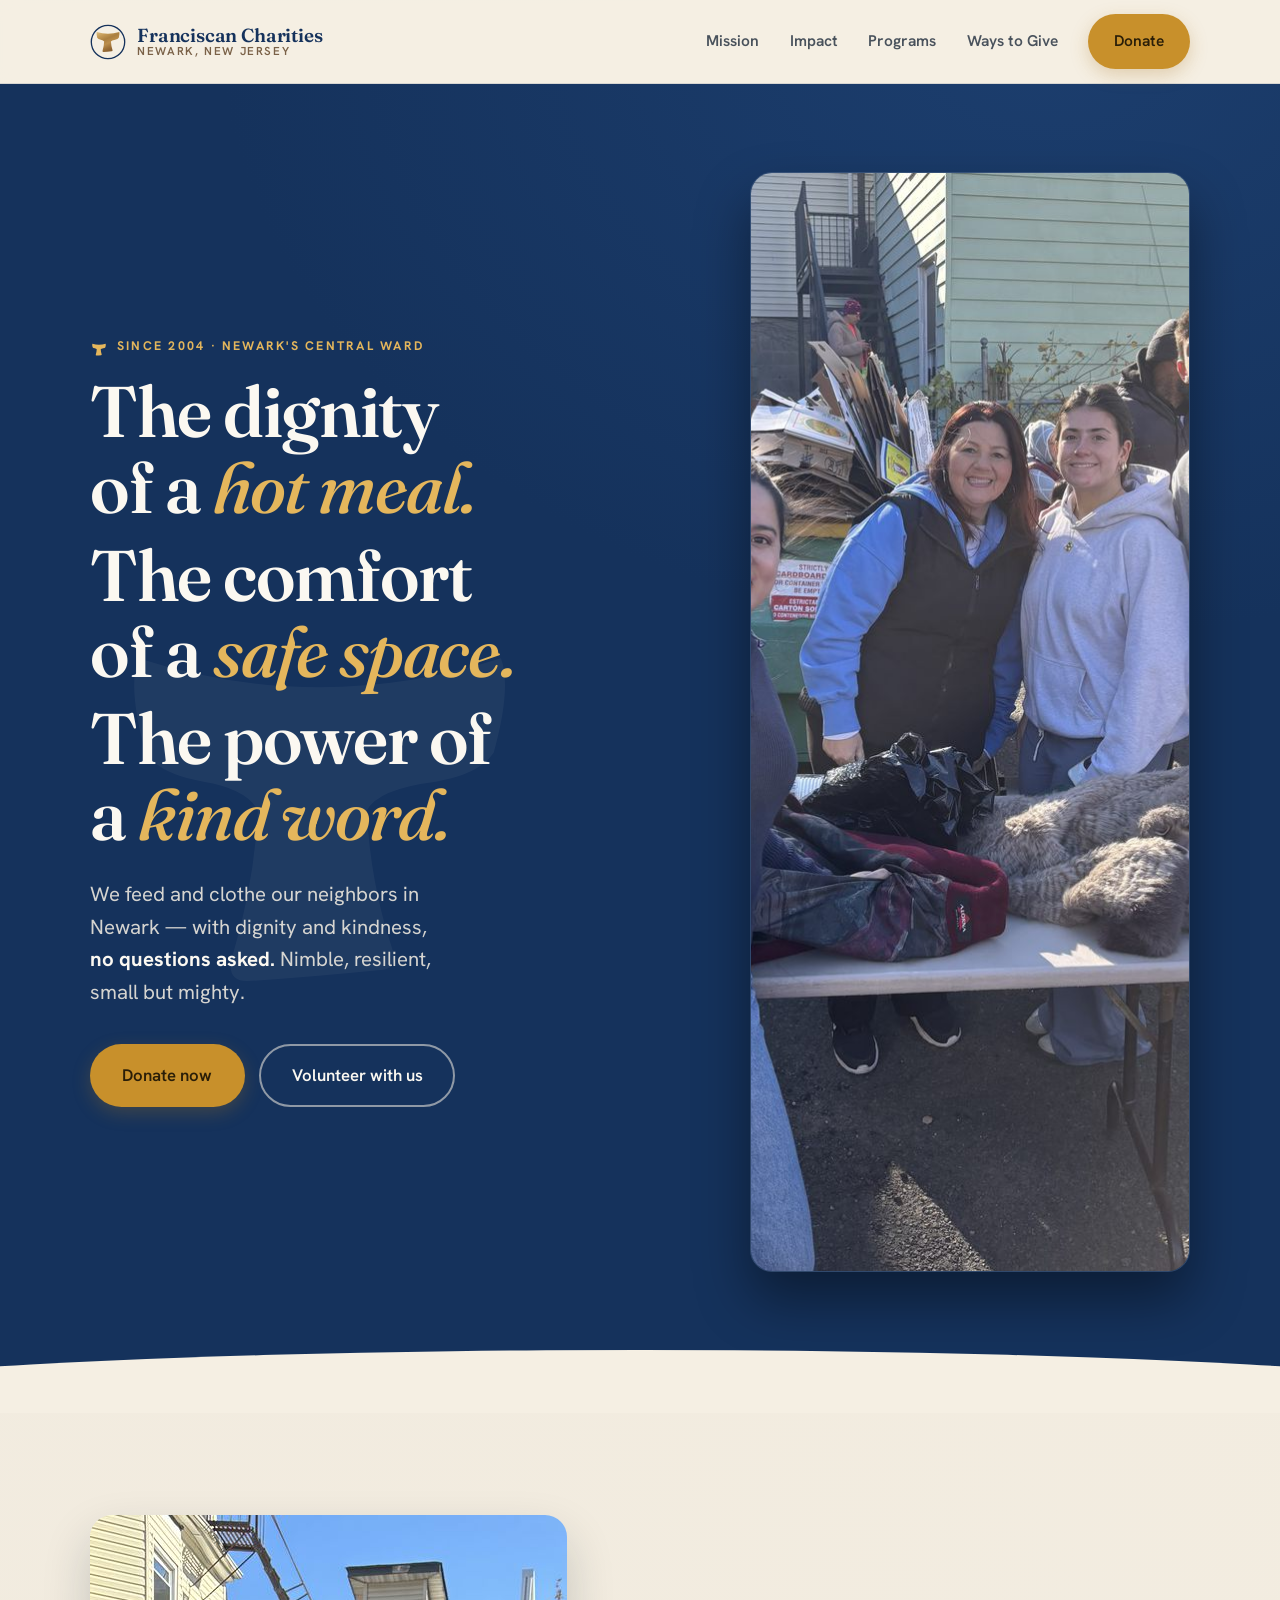
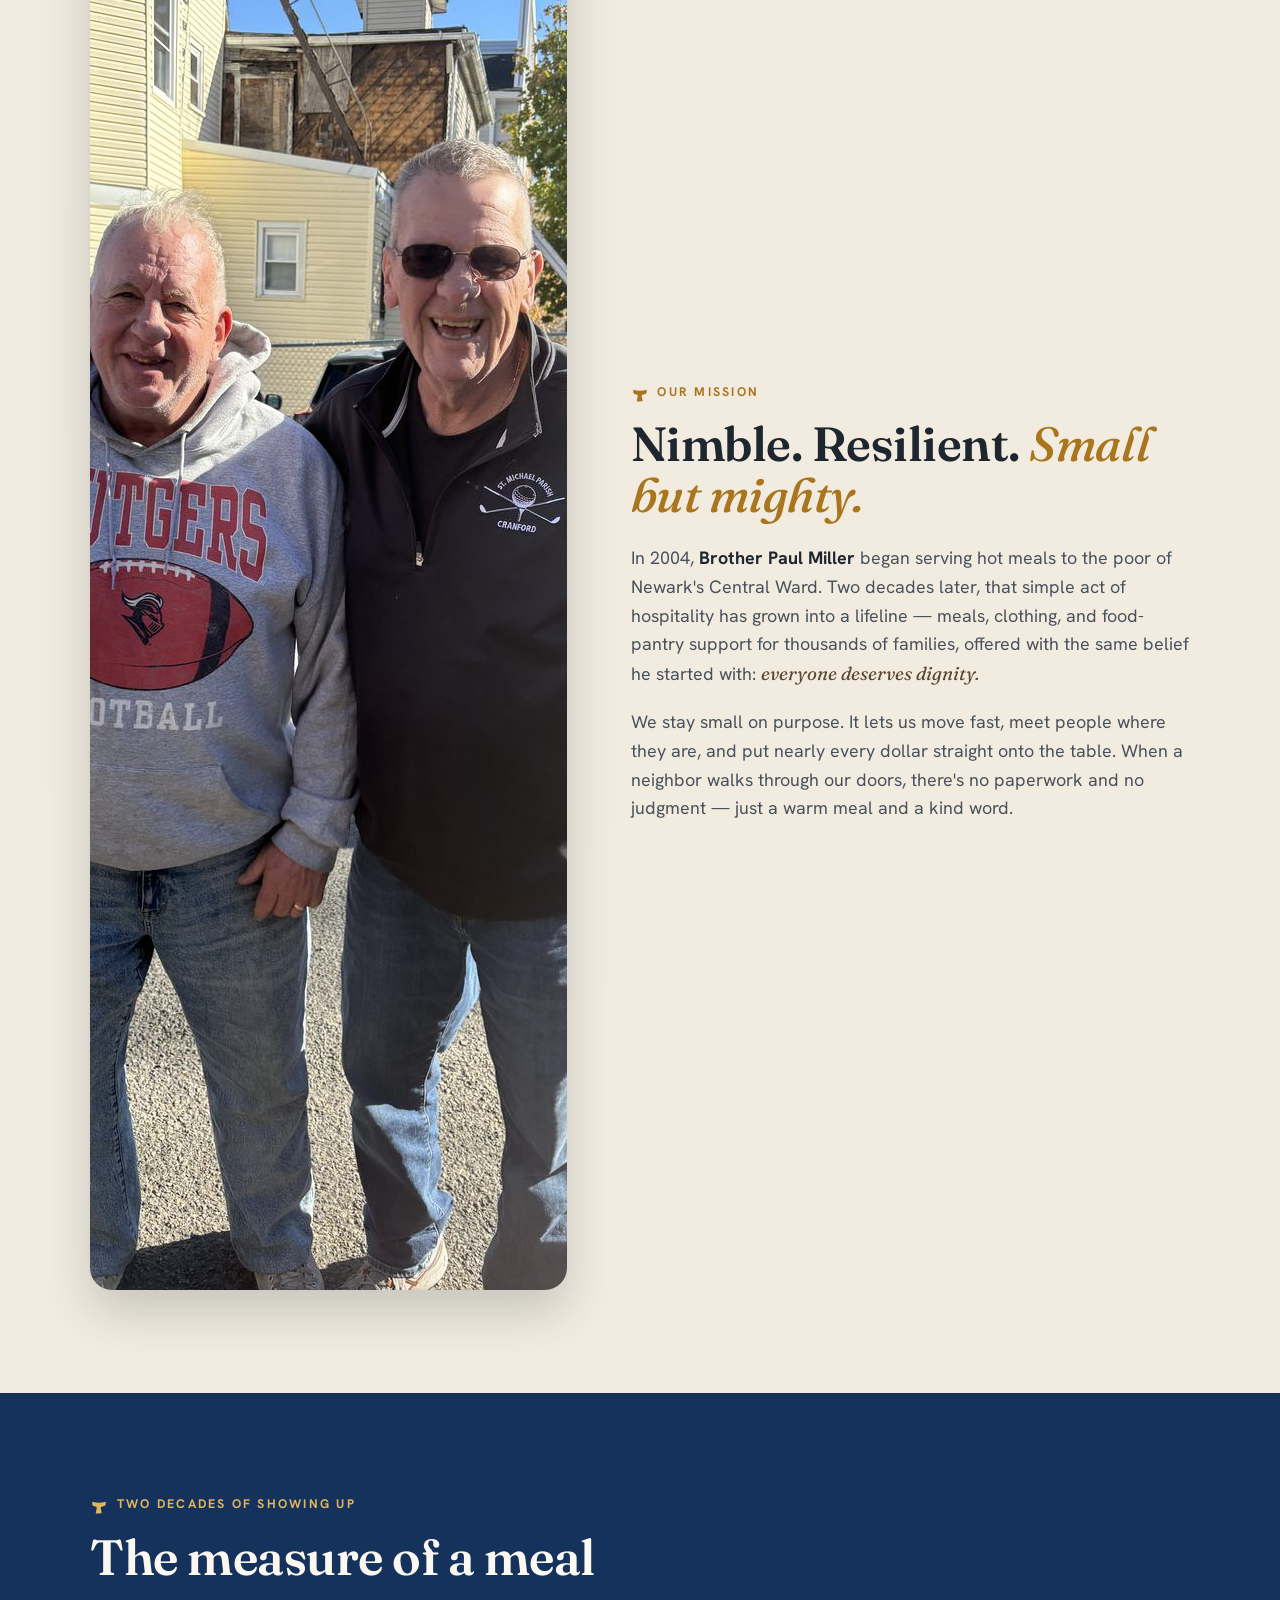
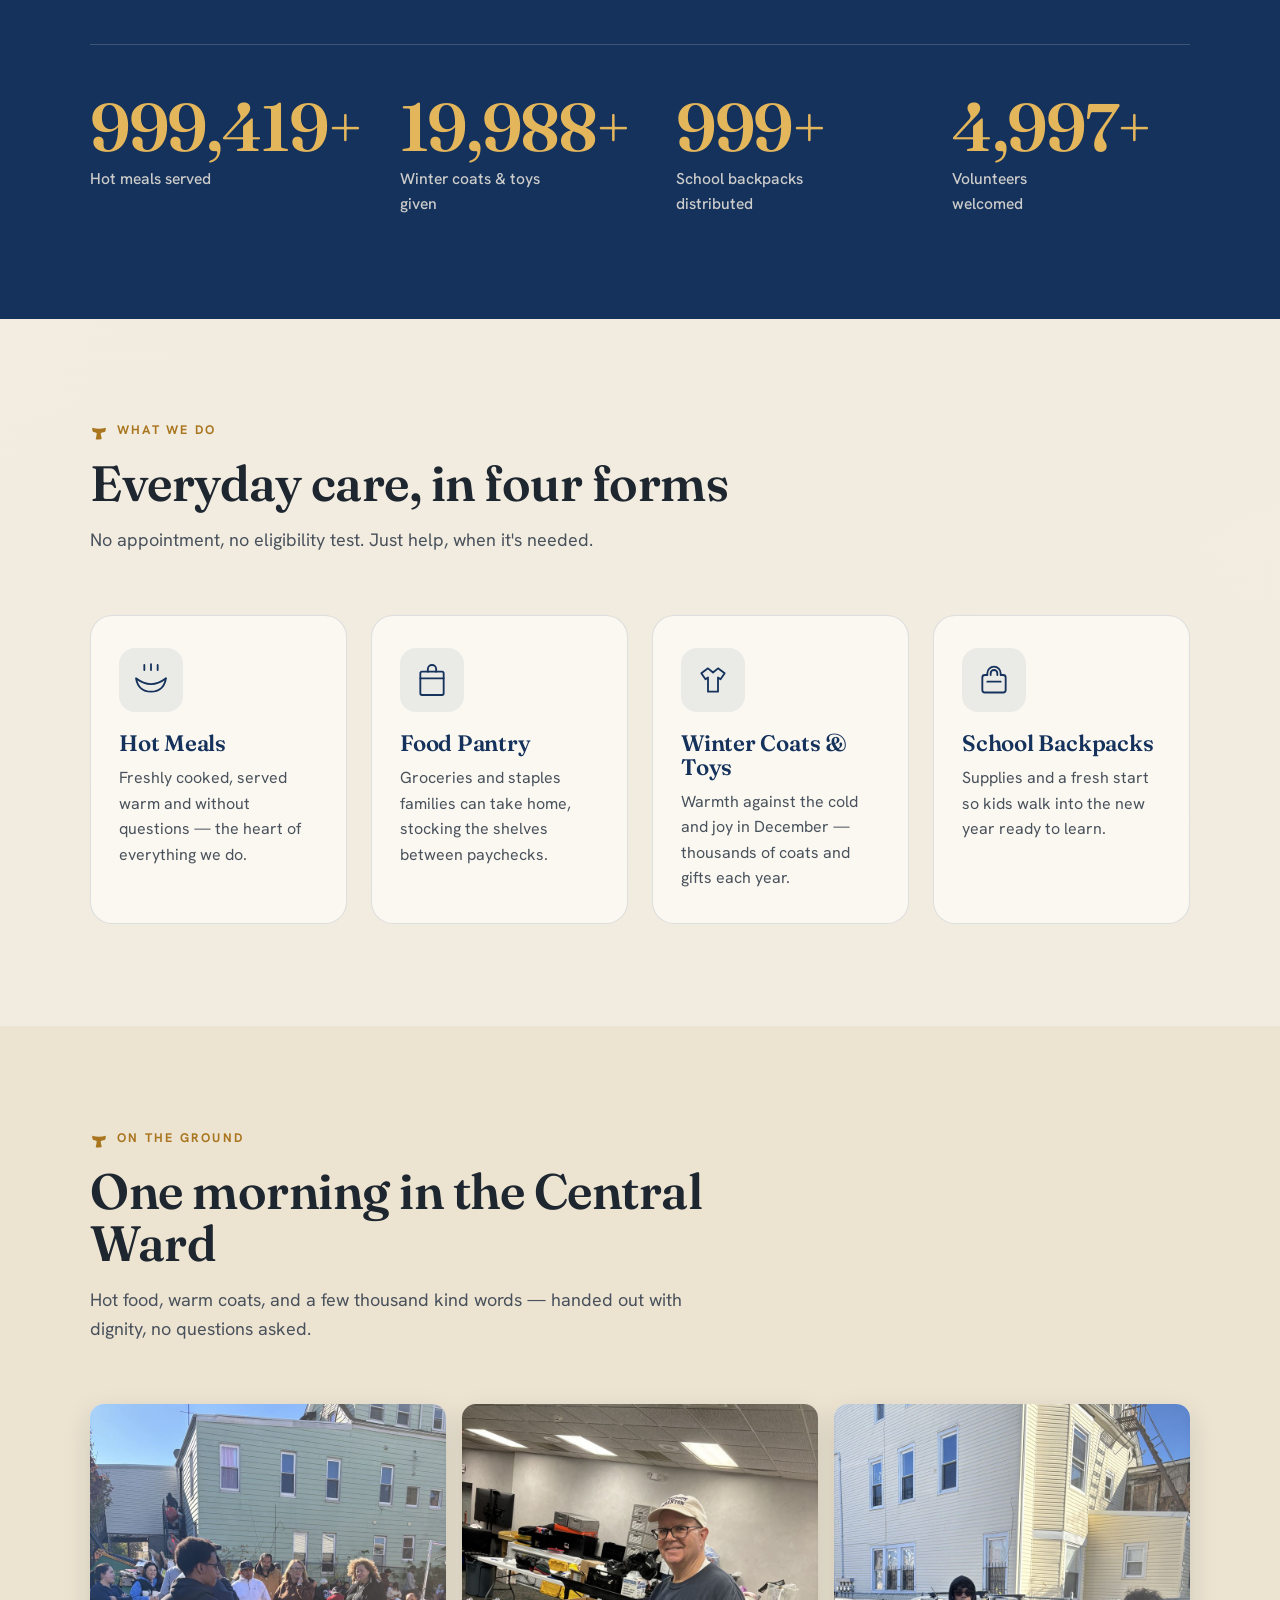
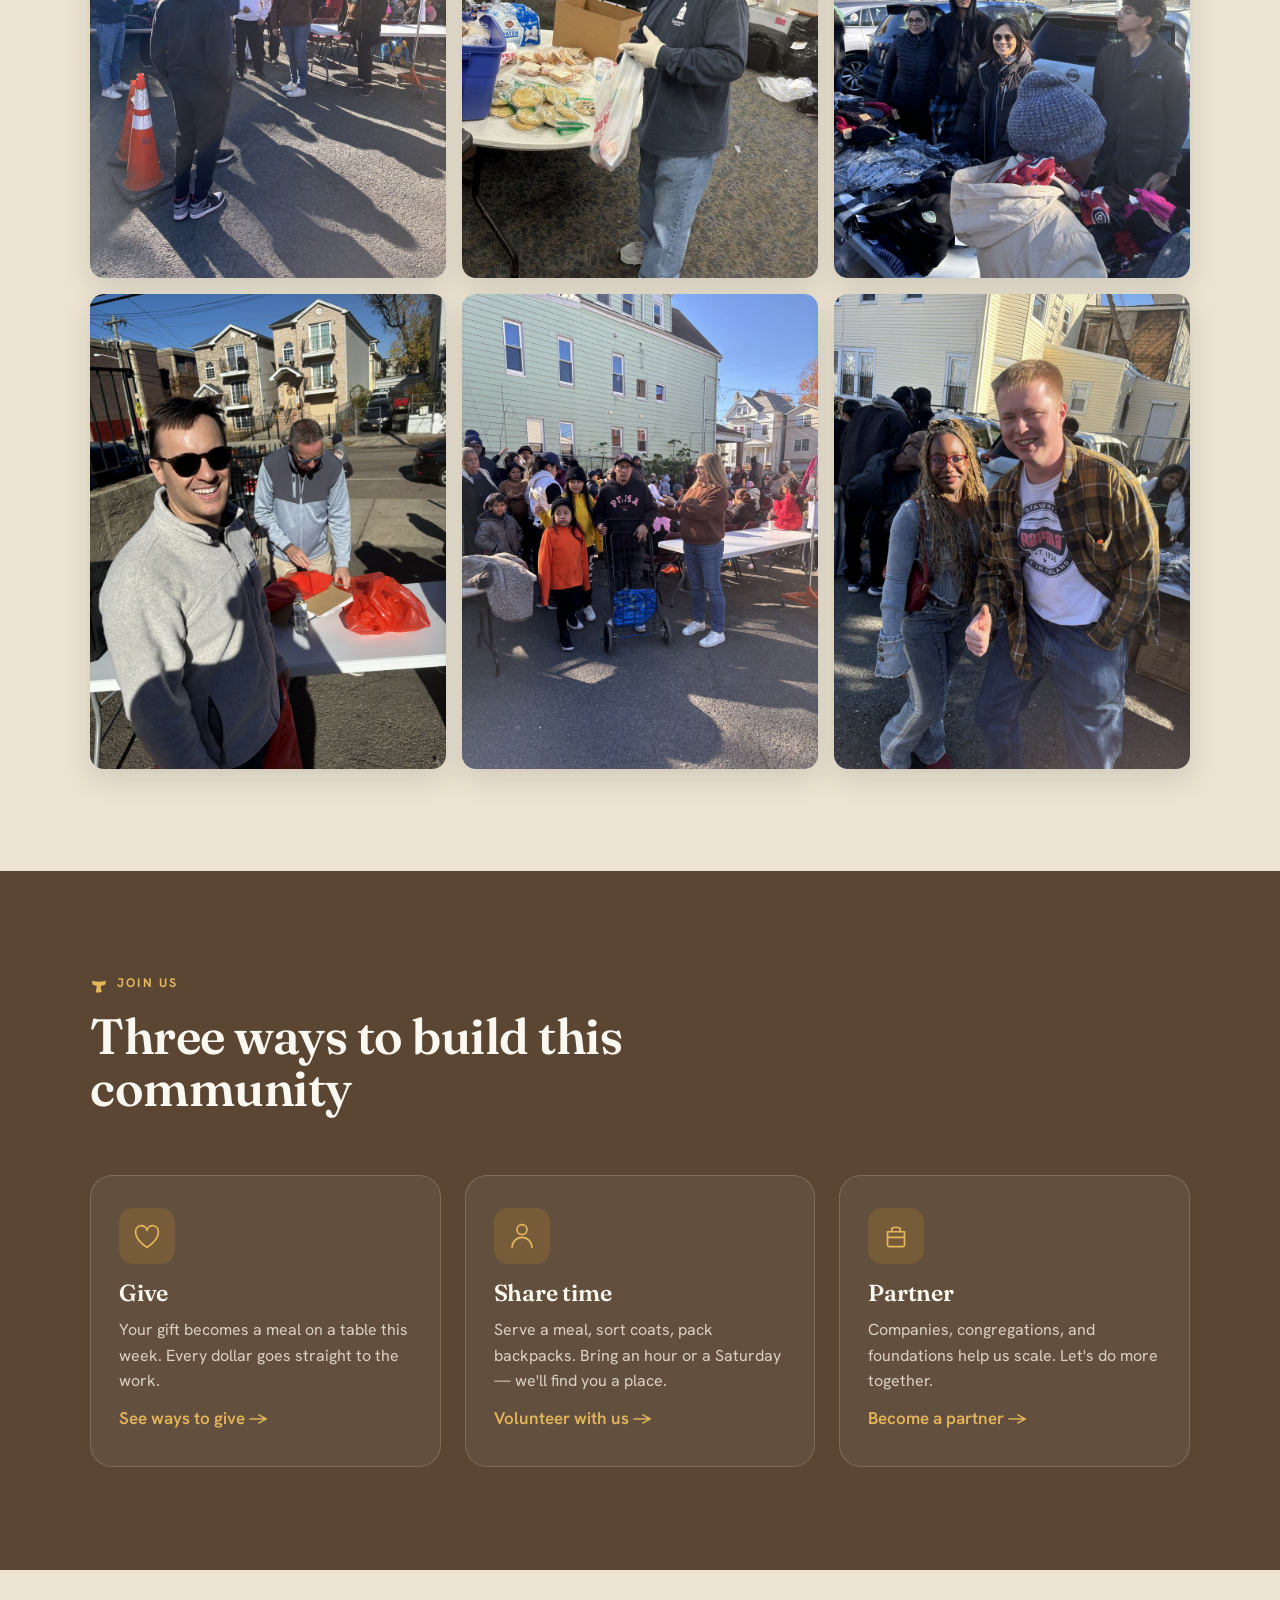
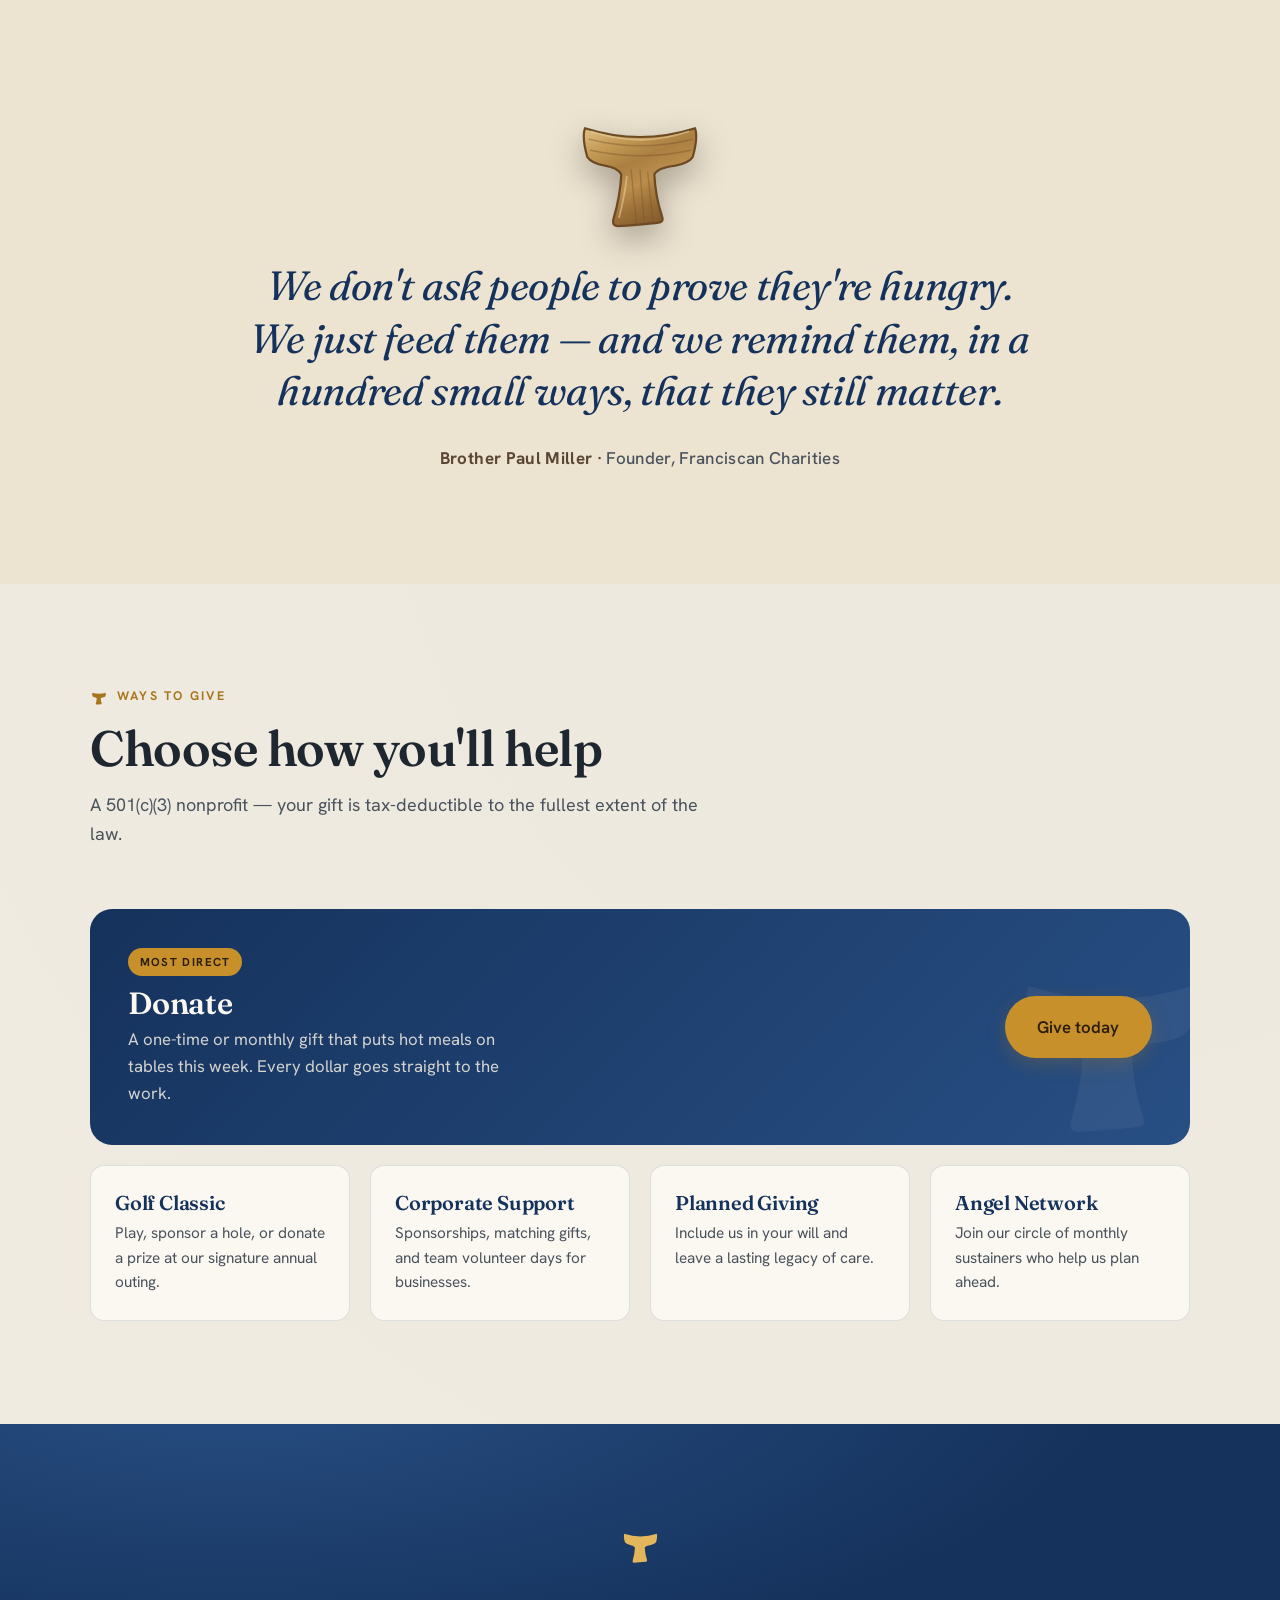
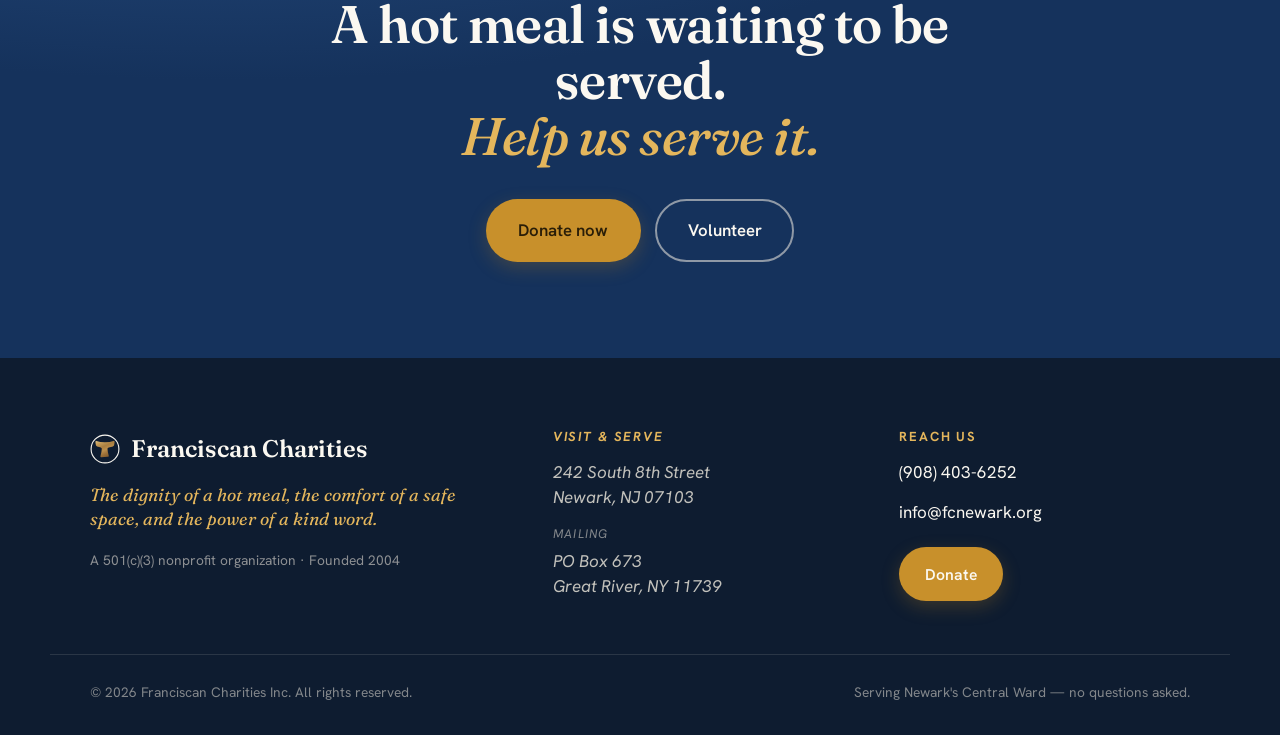
==== commit 6aba1db9: "Use volunteer team photo as hero; real photo hero + gallery reshuffle Co-Authored-By: Claude Opus 4." ====
--- a/index.html
+++ b/index.html
@@ -181,8 +181,8 @@
         </div>
 
         <div class="hero-art reveal">
-          <img class="hero-photo" src="images/photos/hero.jpg" width="1100" height="1375" fetchpriority="high"
-               alt="A volunteer helps neighbors and families collect food and winter coats at a Franciscan Charities distribution in Newark's Central Ward" />
+          <img class="hero-photo" src="images/photos/hero.jpg" width="1100" height="1100" fetchpriority="high"
+               alt="Franciscan Charities volunteers smiling behind a table of donated coats and blankets at a Newark Central Ward distribution" />
         </div>
       </div>
       <div class="hero-curve" aria-hidden="true"></div>
@@ -312,7 +312,7 @@
           <figure class="moment reveal"><img src="images/photos/food-pantry.jpg" width="900" height="1200" loading="lazy" alt="A Franciscan Charities volunteer bags fresh food at the pantry table" /></figure>
           <figure class="moment reveal"><img src="images/photos/clothing.jpg" width="900" height="1200" loading="lazy" alt="Tables of donated winter coats and clothing ready to give away" /></figure>
           <figure class="moment reveal"><img src="images/photos/serving.jpg" width="900" height="1200" loading="lazy" alt="A smiling Franciscan Charities volunteer hands out meals at the serving table" /></figure>
-          <figure class="moment reveal"><img src="images/photos/volunteers.jpg" width="900" height="1200" loading="lazy" alt="Franciscan Charities volunteers gathered at a distribution table on a fall morning" /></figure>
+          <figure class="moment reveal"><img src="images/photos/community.jpg" width="900" height="1200" loading="lazy" alt="Neighbors and families line up for food and winter coats at a Franciscan Charities distribution in Newark's Central Ward" /></figure>
           <figure class="moment reveal"><img src="images/photos/joy.jpg" width="900" height="1200" loading="lazy" alt="Two Franciscan Charities volunteers smiling during a Central Ward outreach day" /></figure>
         </div>
       </div>
--- a/styles.css
+++ b/styles.css
@@ -214,7 +214,7 @@
 
 .hero-art { display: flex; justify-content: center; }
 .hero-photo {
-  width: min(100%, 440px); aspect-ratio: 4 / 5; object-fit: cover;
+  width: min(100%, 480px); aspect-ratio: 1 / 1; object-fit: cover;
   border-radius: var(--radius-lg);
   box-shadow: 0 28px 54px rgba(0,0,0,0.42);
   border: 1px solid rgba(245,239,227,0.12);
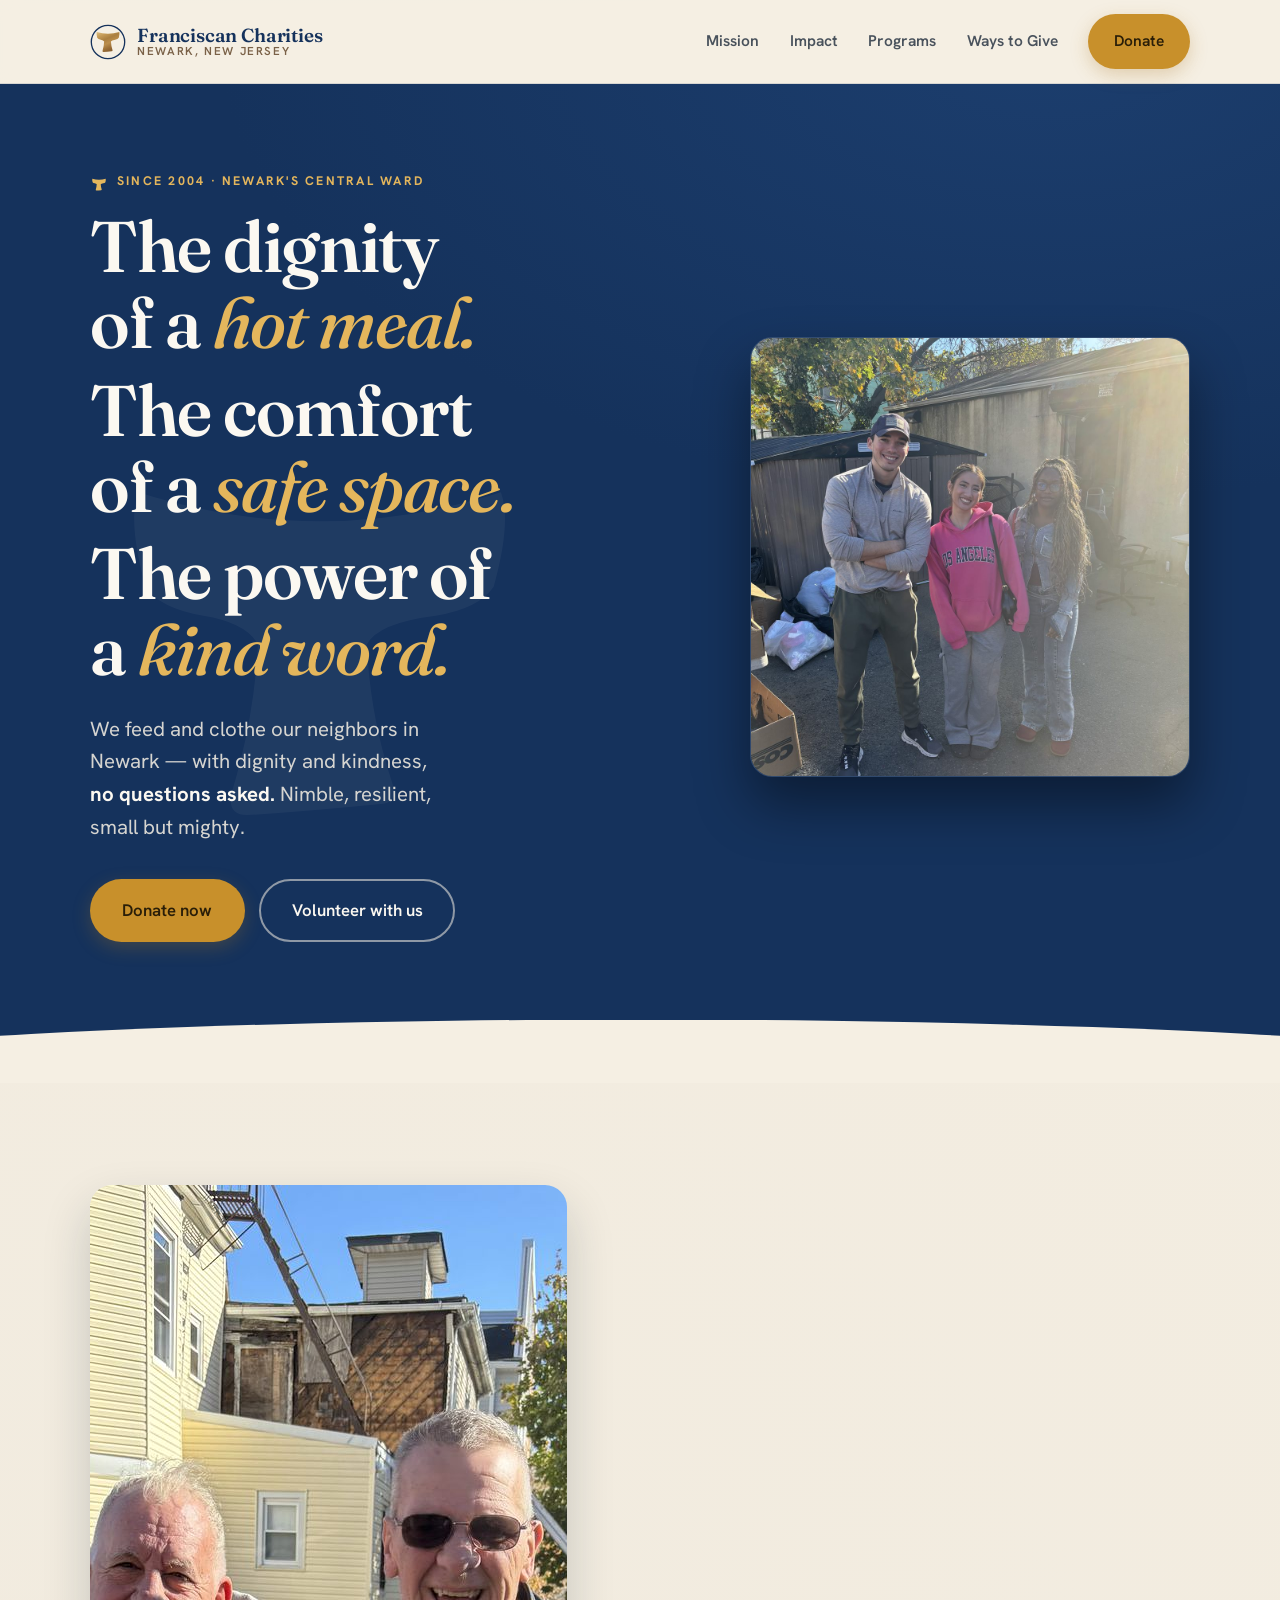
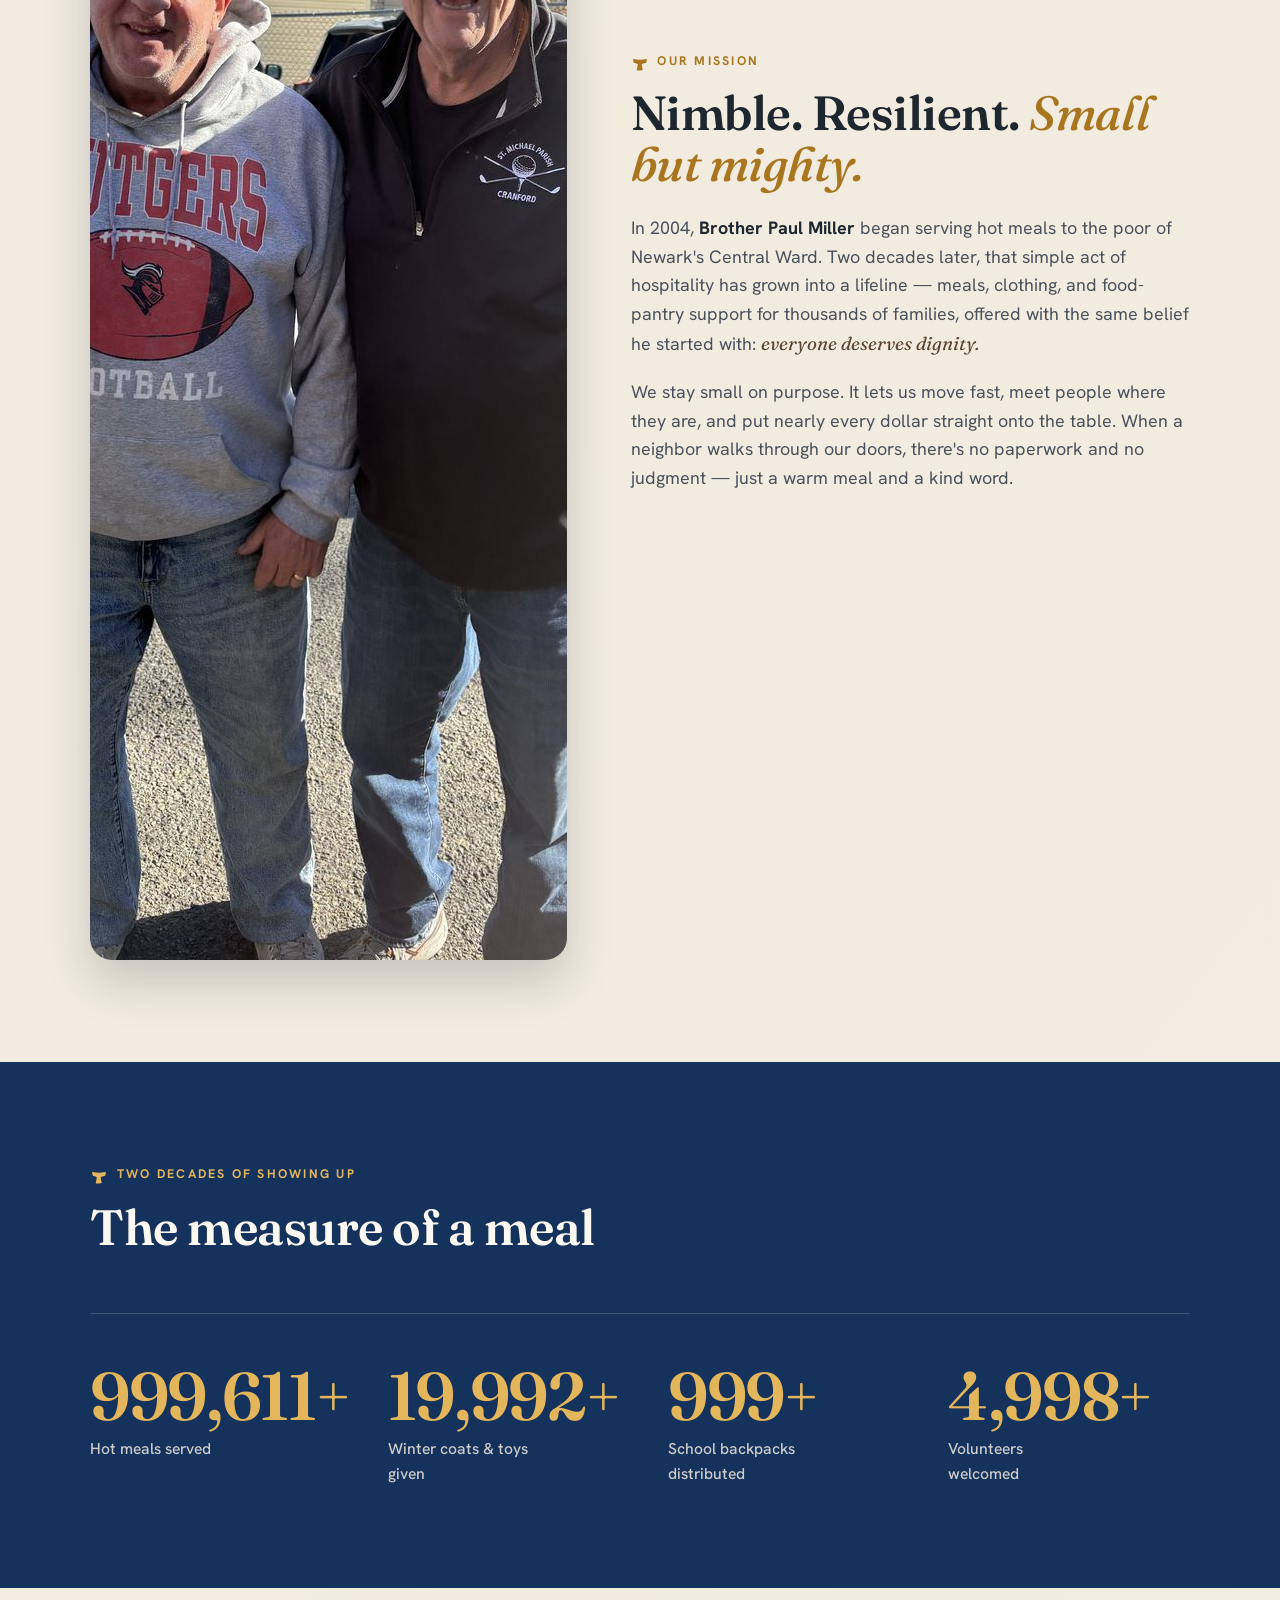
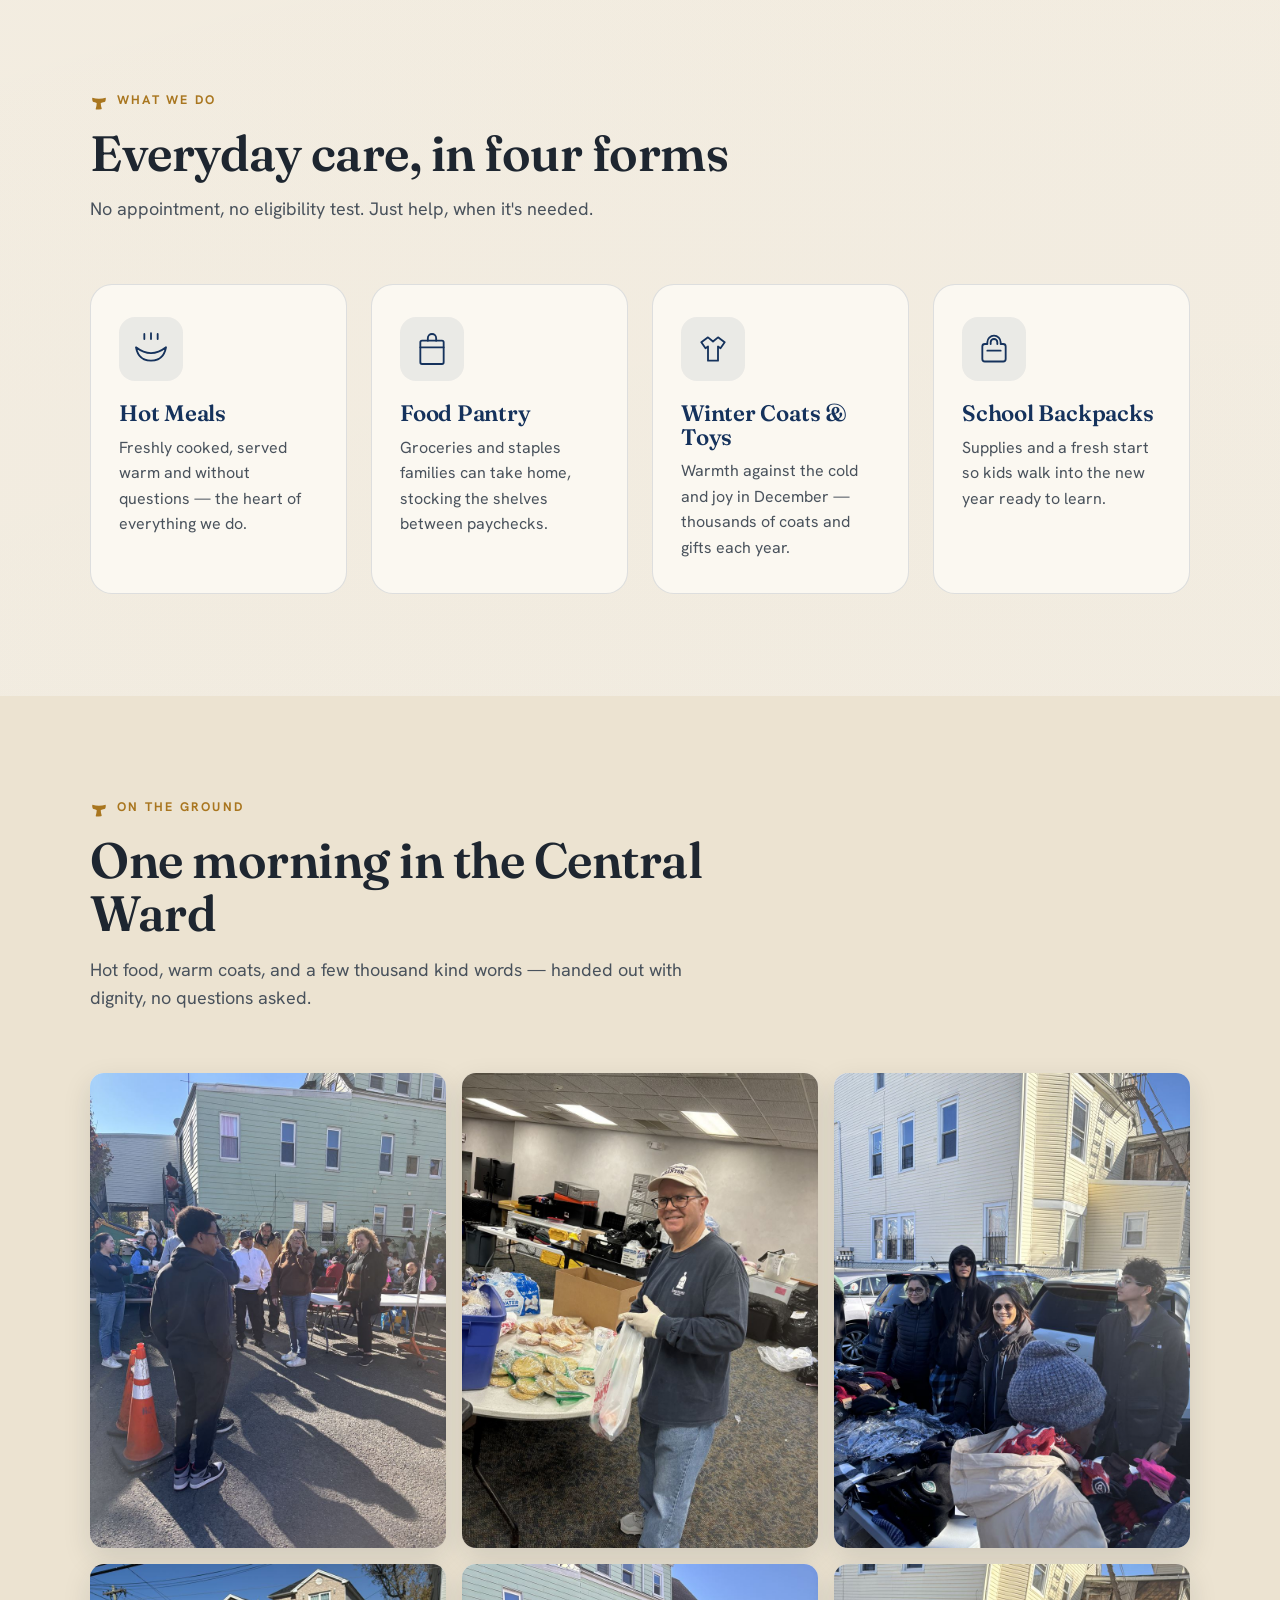
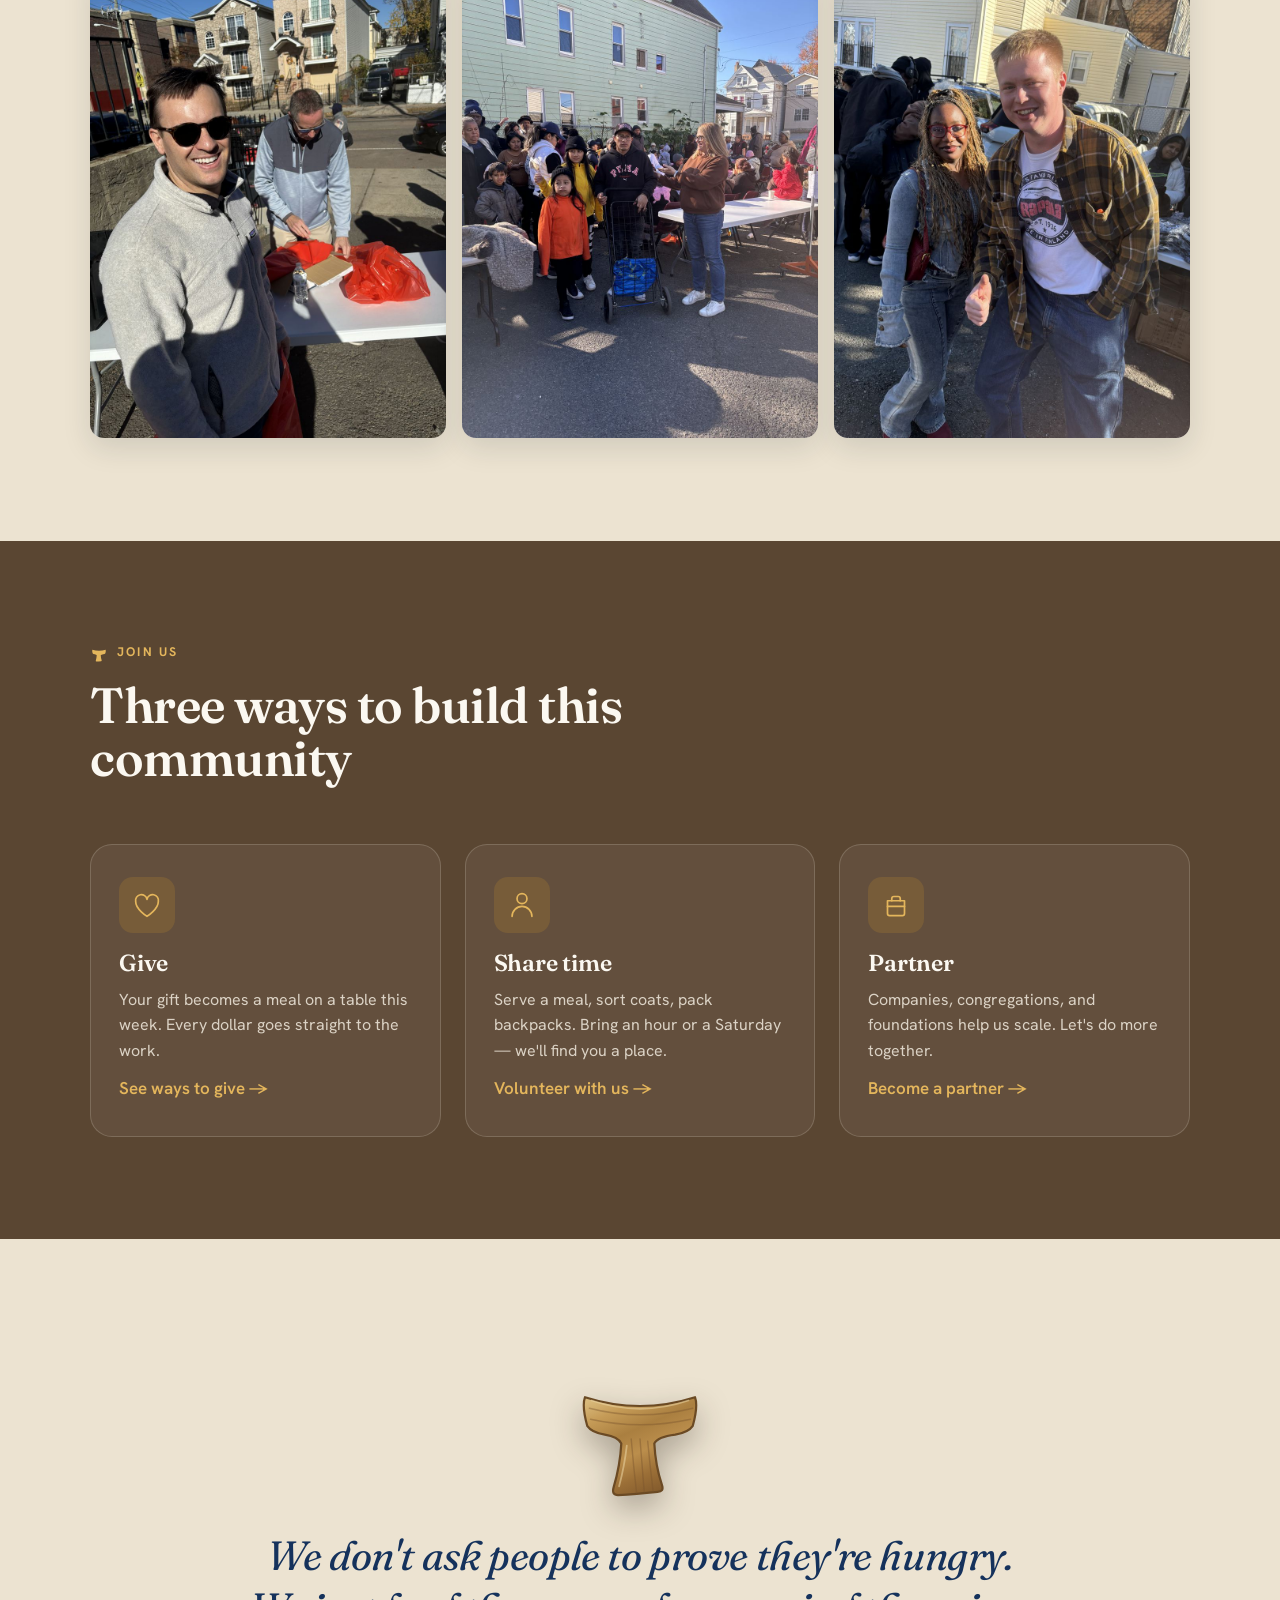
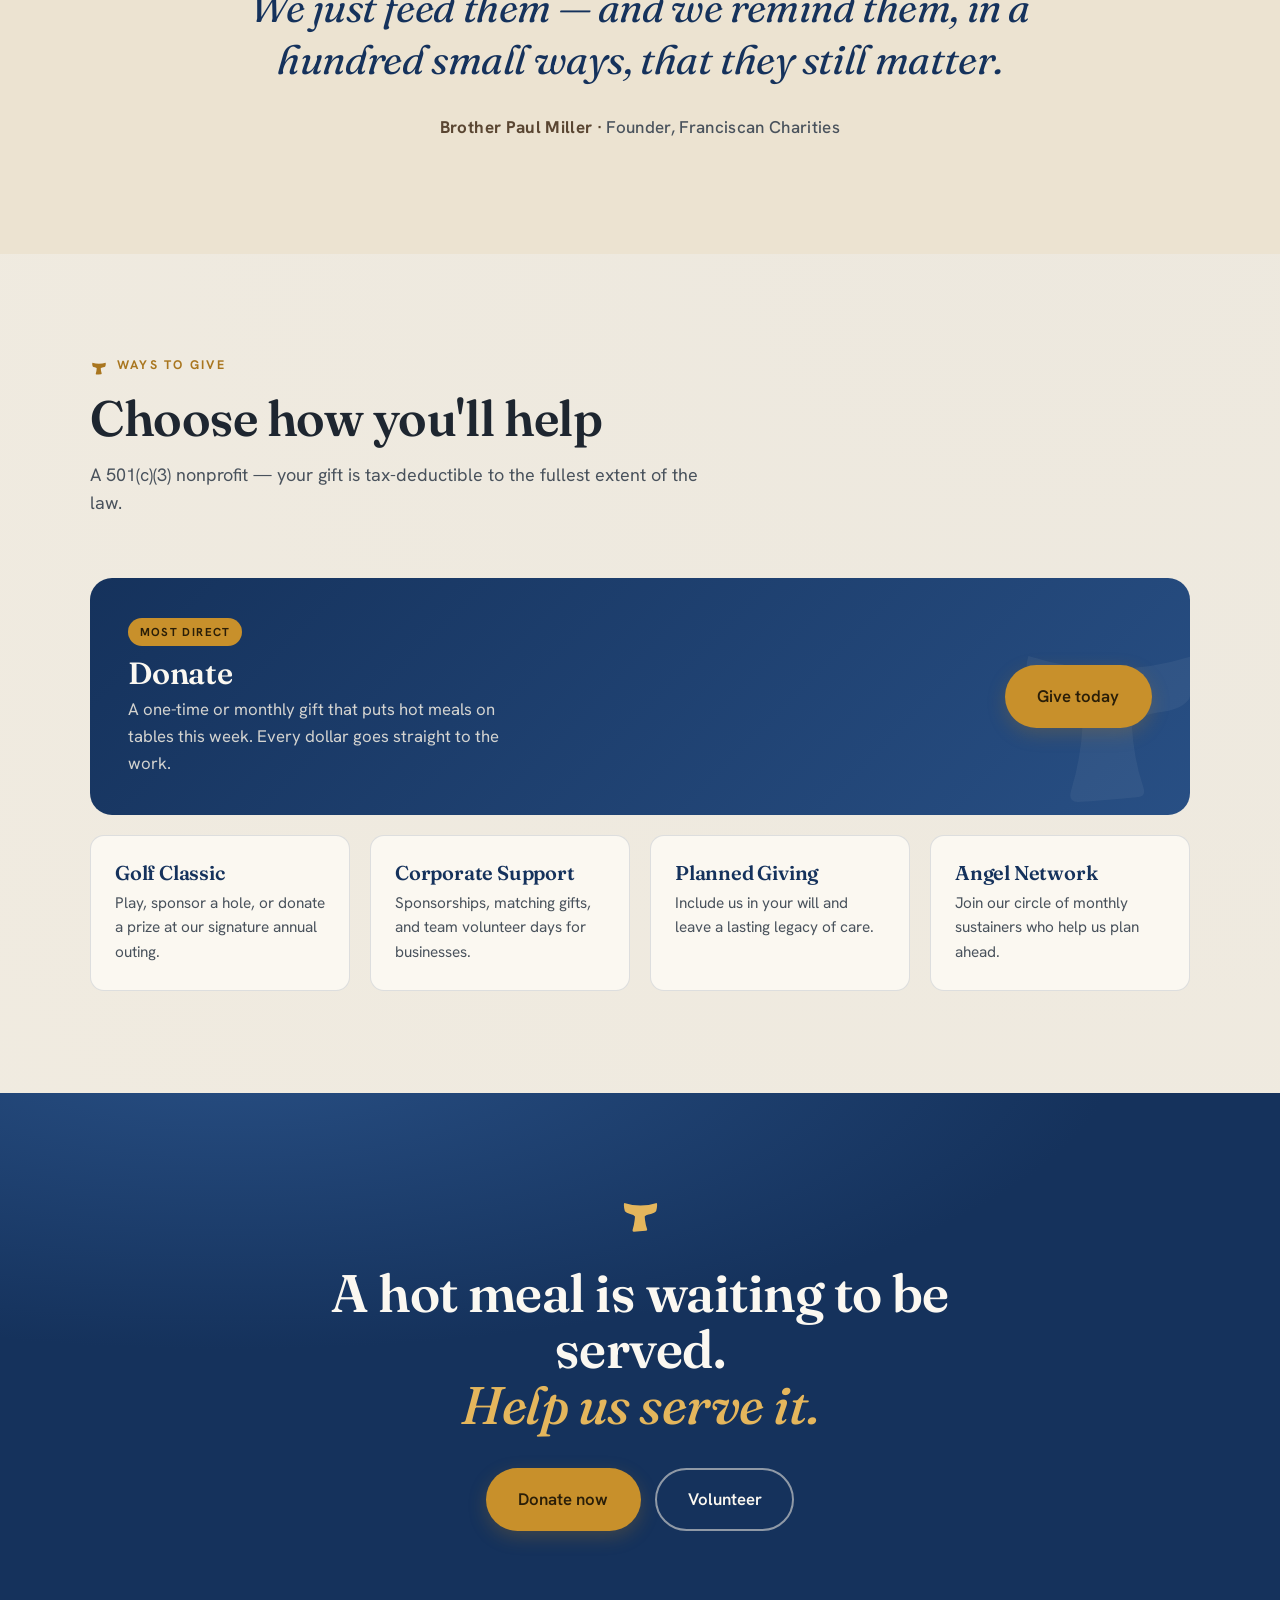
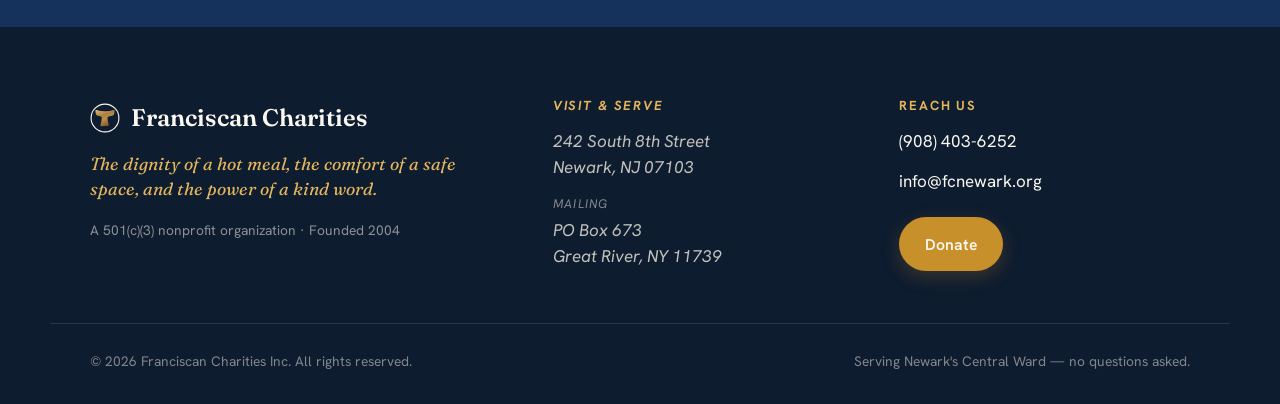
==== commit e667f077: "Swap hero to volunteer group photo; route all CTAs on-site (anchors + mailto), no old-site links Co-" ====
--- a/index.html
+++ b/index.html
@@ -139,7 +139,7 @@
         <a href="#impact">Impact</a>
         <a href="#programs">Programs</a>
         <a href="#give">Ways to Give</a>
-        <a href="https://www.franciscancharitiesinc.org/ways-to-give/donate" class="btn btn-gold nav-cta">Donate</a>
+        <a href="#give" class="btn btn-gold nav-cta">Donate</a>
       </nav>
 
       <button class="nav-toggle" aria-label="Open menu" aria-expanded="false" aria-controls="mobile-nav">
@@ -151,7 +151,7 @@
       <a href="#impact">Impact</a>
       <a href="#programs">Programs</a>
       <a href="#give">Ways to Give</a>
-      <a href="https://www.franciscancharitiesinc.org/ways-to-give/donate" class="btn btn-gold">Donate</a>
+      <a href="#give" class="btn btn-gold">Donate</a>
     </nav>
   </header>
 
@@ -175,14 +175,14 @@
             <strong>no questions asked.</strong> Nimble, resilient, small but mighty.
           </p>
           <div class="hero-actions reveal">
-            <a href="https://www.franciscancharitiesinc.org/ways-to-give/donate" class="btn btn-gold btn-lg">Donate now</a>
+            <a href="#give" class="btn btn-gold btn-lg">Donate now</a>
             <a href="#help" class="btn btn-ghost-light btn-lg">Volunteer with us</a>
           </div>
         </div>
 
         <div class="hero-art reveal">
           <img class="hero-photo" src="images/photos/hero.jpg" width="1100" height="1100" fetchpriority="high"
-               alt="Franciscan Charities volunteers smiling behind a table of donated coats and blankets at a Newark Central Ward distribution" />
+               alt="Three young Franciscan Charities volunteers smiling at a Central Ward distribution day in Newark" />
         </div>
       </div>
       <div class="hero-curve" aria-hidden="true"></div>
@@ -346,7 +346,7 @@
             </span>
             <h3>Share time</h3>
             <p>Serve a meal, sort coats, pack backpacks. Bring an hour or a Saturday — we'll find you a place.</p>
-            <a href="https://www.franciscancharitiesinc.org/volunteer" class="text-link">Volunteer with us →</a>
+            <a href="mailto:info@fcnewark.org?subject=I'd%20like%20to%20volunteer" class="text-link">Volunteer with us →</a>
           </article>
 
           <article class="help-card reveal">
@@ -358,7 +358,7 @@
             </span>
             <h3>Partner</h3>
             <p>Companies, congregations, and foundations help us scale. Let's do more together.</p>
-            <a href="https://www.franciscancharitiesinc.org/ways-to-give/corporate-support" class="text-link">Become a partner →</a>
+            <a href="mailto:info@fcnewark.org?subject=Corporate%20Support" class="text-link">Become a partner →</a>
           </article>
         </div>
       </div>
@@ -404,26 +404,26 @@
             <h3>Donate</h3>
             <p>A one-time or monthly gift that puts hot meals on tables this week. Every dollar goes straight to the work.</p>
           </div>
-          <a href="https://www.franciscancharitiesinc.org/ways-to-give/donate" class="btn btn-gold btn-lg">Give today</a>
+          <a href="mailto:info@fcnewark.org?subject=Donation" class="btn btn-gold btn-lg">Give today</a>
         </div>
 
         <div class="give-grid">
-          <a href="https://www.franciscancharitiesinc.org/ways-to-give/2026-golf-classic" class="give-card reveal">
+          <a href="mailto:info@fcnewark.org?subject=Golf%20Classic" class="give-card reveal">
             <h3>Golf Classic</h3>
             <p>Play, sponsor a hole, or donate a prize at our signature annual outing.</p>
           </a>
 
-          <a href="https://www.franciscancharitiesinc.org/ways-to-give/corporate-support" class="give-card reveal">
+          <a href="mailto:info@fcnewark.org?subject=Corporate%20Support" class="give-card reveal">
             <h3>Corporate Support</h3>
             <p>Sponsorships, matching gifts, and team volunteer days for businesses.</p>
           </a>
 
-          <a href="https://www.franciscancharitiesinc.org/ways-to-give/planned-giving" class="give-card reveal">
+          <a href="mailto:info@fcnewark.org?subject=Planned%20Giving" class="give-card reveal">
             <h3>Planned Giving</h3>
             <p>Include us in your will and leave a lasting legacy of care.</p>
           </a>
 
-          <a href="https://www.franciscancharitiesinc.org/ways-to-give/angel-network" class="give-card reveal">
+          <a href="mailto:info@fcnewark.org?subject=Angel%20Network" class="give-card reveal">
             <h3>Angel Network</h3>
             <p>Join our circle of monthly sustainers who help us plan ahead.</p>
           </a>
@@ -437,8 +437,8 @@
         <span class="final-emblem" aria-hidden="true"></span>
         <h2 id="final-heading">A hot meal is waiting to be served.<br/><em>Help us serve it.</em></h2>
         <div class="hero-actions">
-          <a href="https://www.franciscancharitiesinc.org/ways-to-give/donate" class="btn btn-gold btn-lg">Donate now</a>
-          <a href="https://www.franciscancharitiesinc.org/volunteer" class="btn btn-ghost-light btn-lg">Volunteer</a>
+          <a href="#give" class="btn btn-gold btn-lg">Donate now</a>
+          <a href="mailto:info@fcnewark.org?subject=I'd%20like%20to%20volunteer" class="btn btn-ghost-light btn-lg">Volunteer</a>
         </div>
       </div>
     </section>
@@ -473,7 +473,7 @@
         <h3>Reach us</h3>
         <p><a href="tel:+19084036252">(908) 403-6252</a></p>
         <p><a href="mailto:info@fcnewark.org">info@fcnewark.org</a></p>
-        <a href="https://www.franciscancharitiesinc.org/ways-to-give/donate" class="btn btn-gold footer-cta">Donate</a>
+        <a href="#give" class="btn btn-gold footer-cta">Donate</a>
       </div>
     </div>
     <div class="container footer-bottom">
--- a/styles.css
+++ b/styles.css
@@ -214,7 +214,7 @@
 
 .hero-art { display: flex; justify-content: center; }
 .hero-photo {
-  width: min(100%, 480px); aspect-ratio: 1 / 1; object-fit: cover;
+  width: min(100%, 480px); height: auto; aspect-ratio: 1 / 1; object-fit: cover;
   border-radius: var(--radius-lg);
   box-shadow: 0 28px 54px rgba(0,0,0,0.42);
   border: 1px solid rgba(245,239,227,0.12);
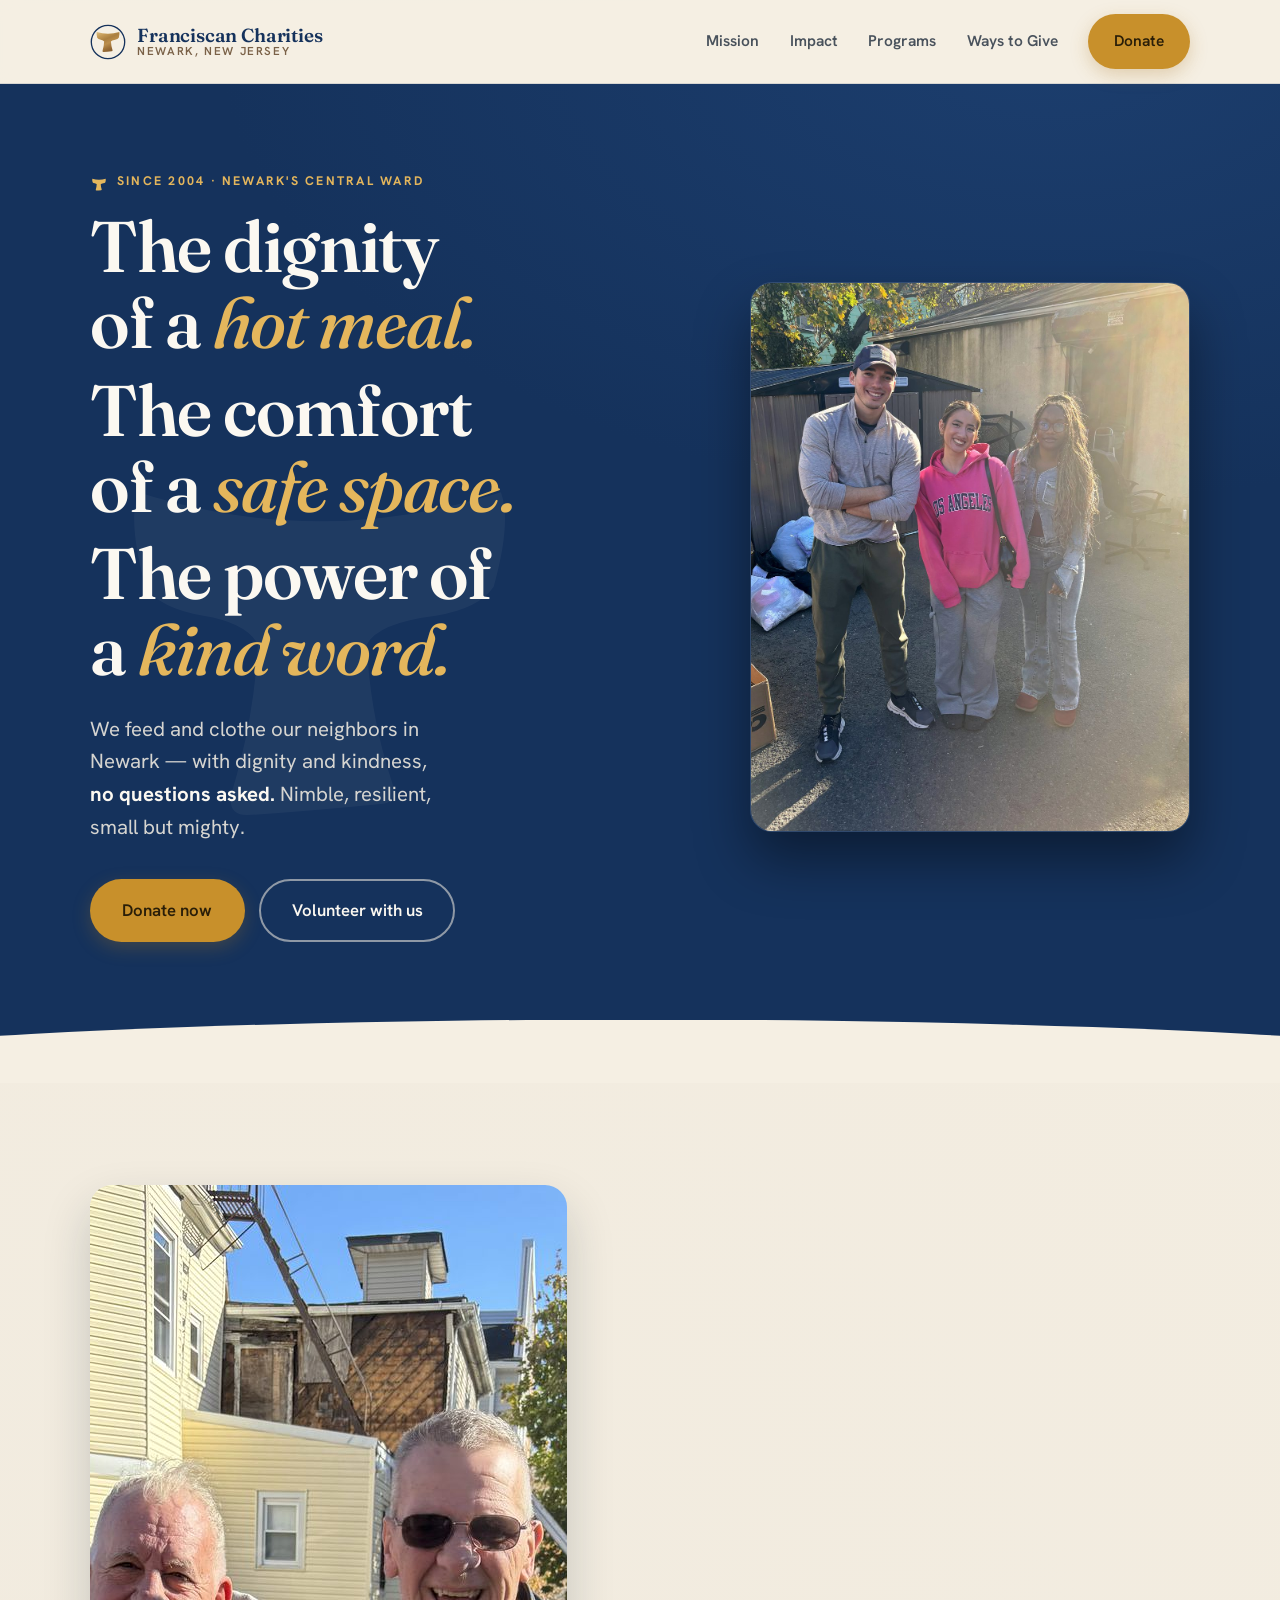
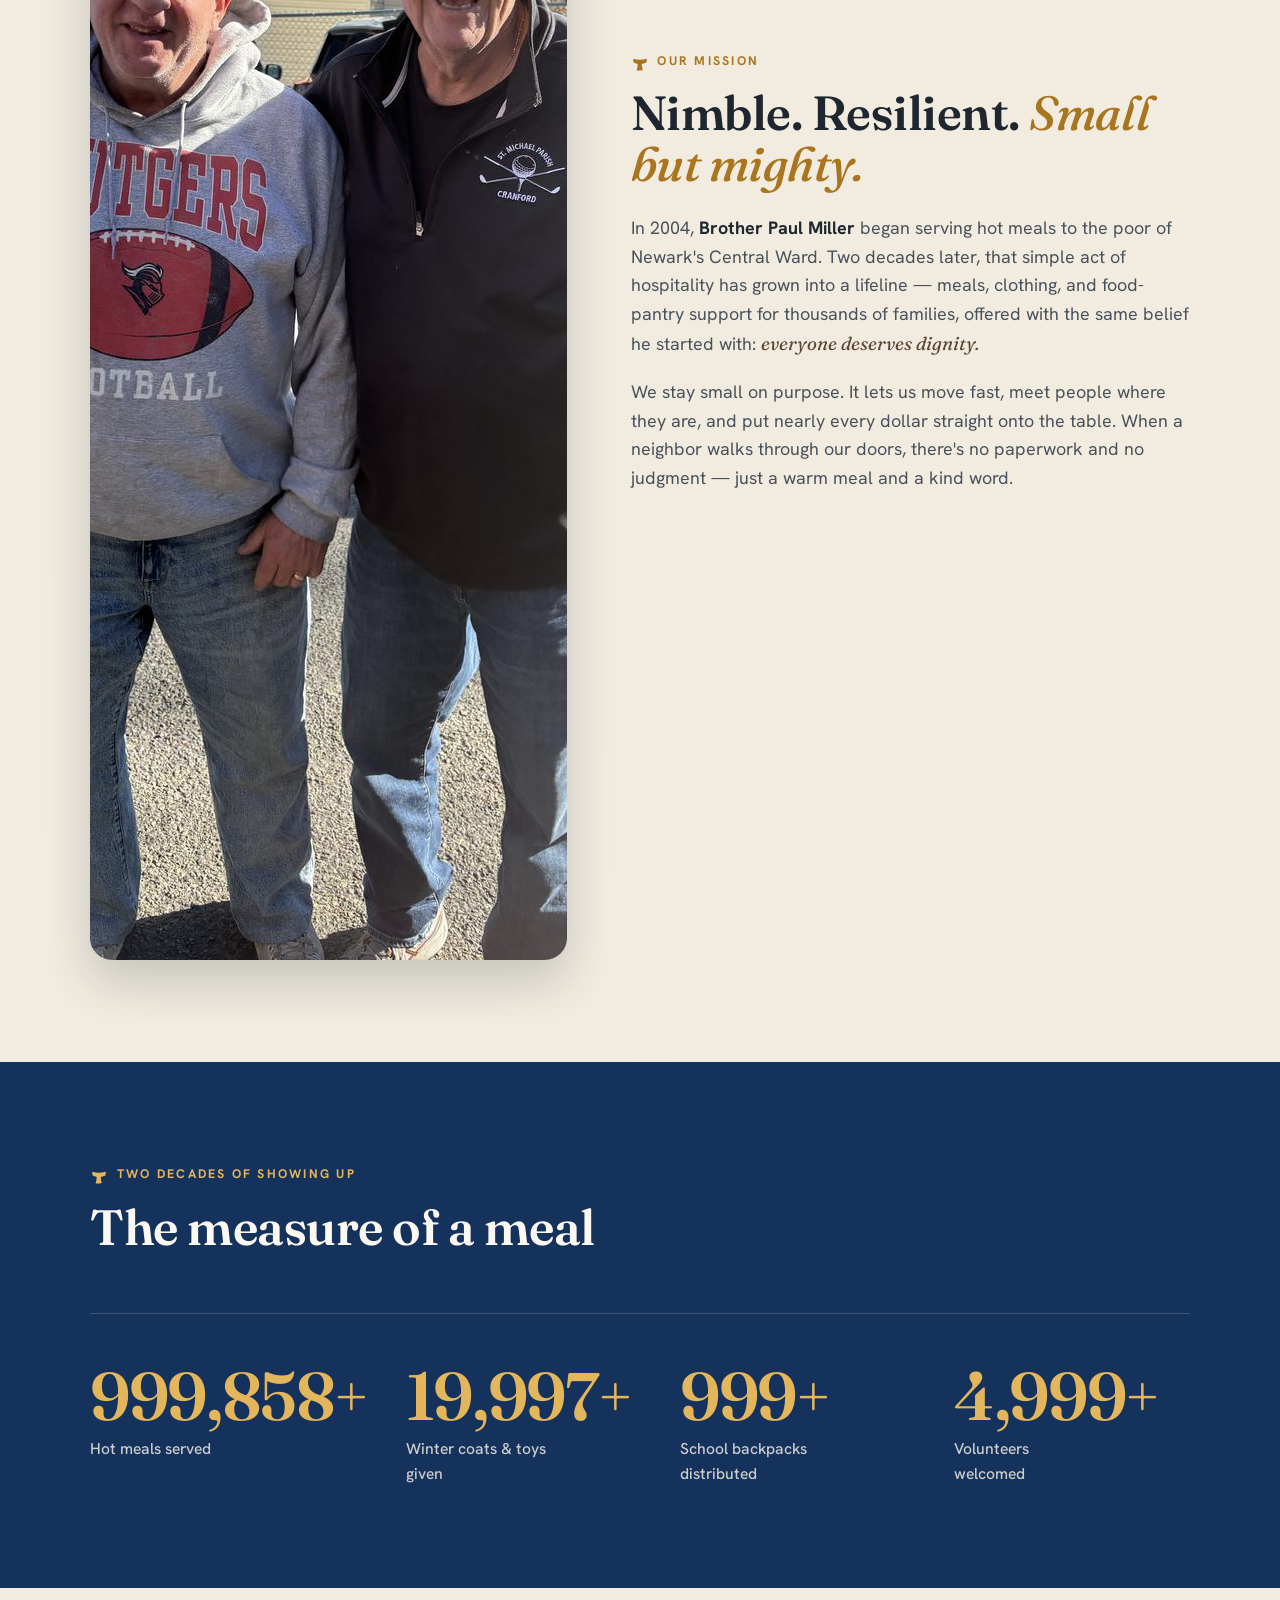
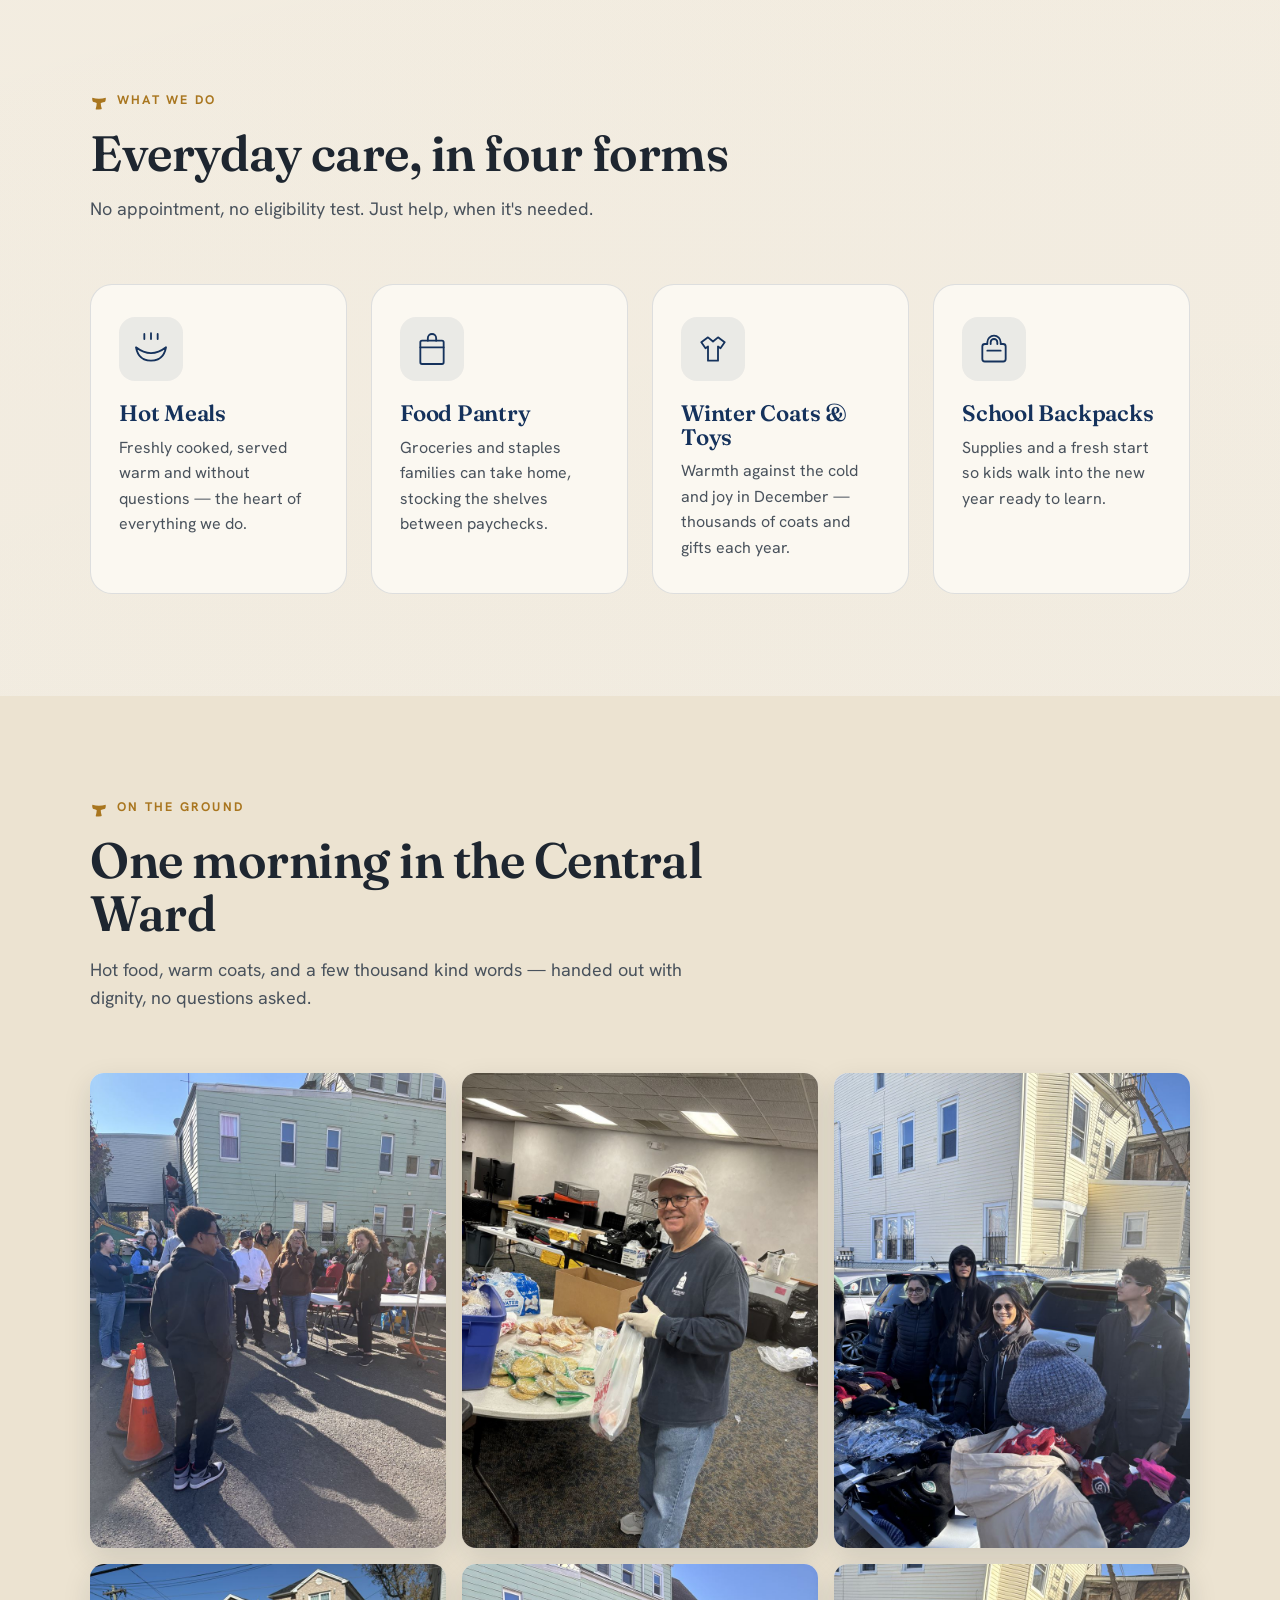
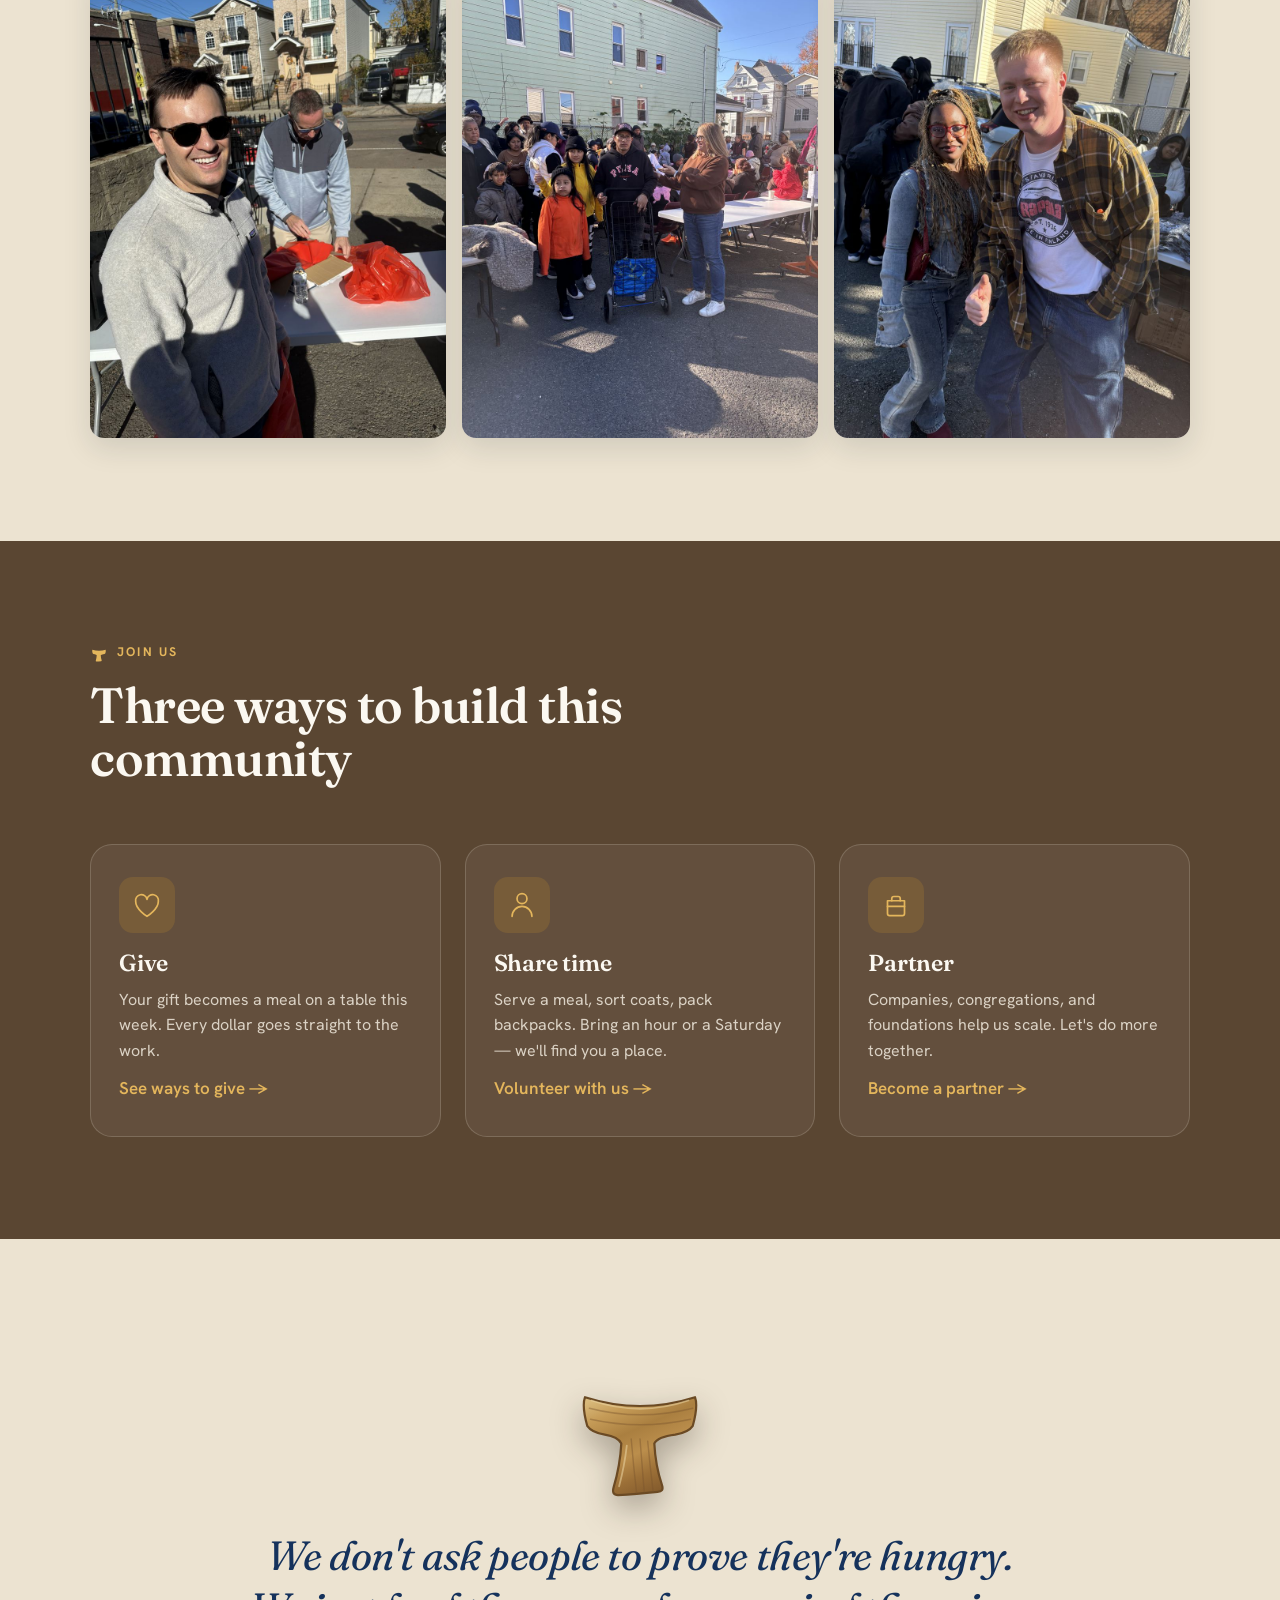
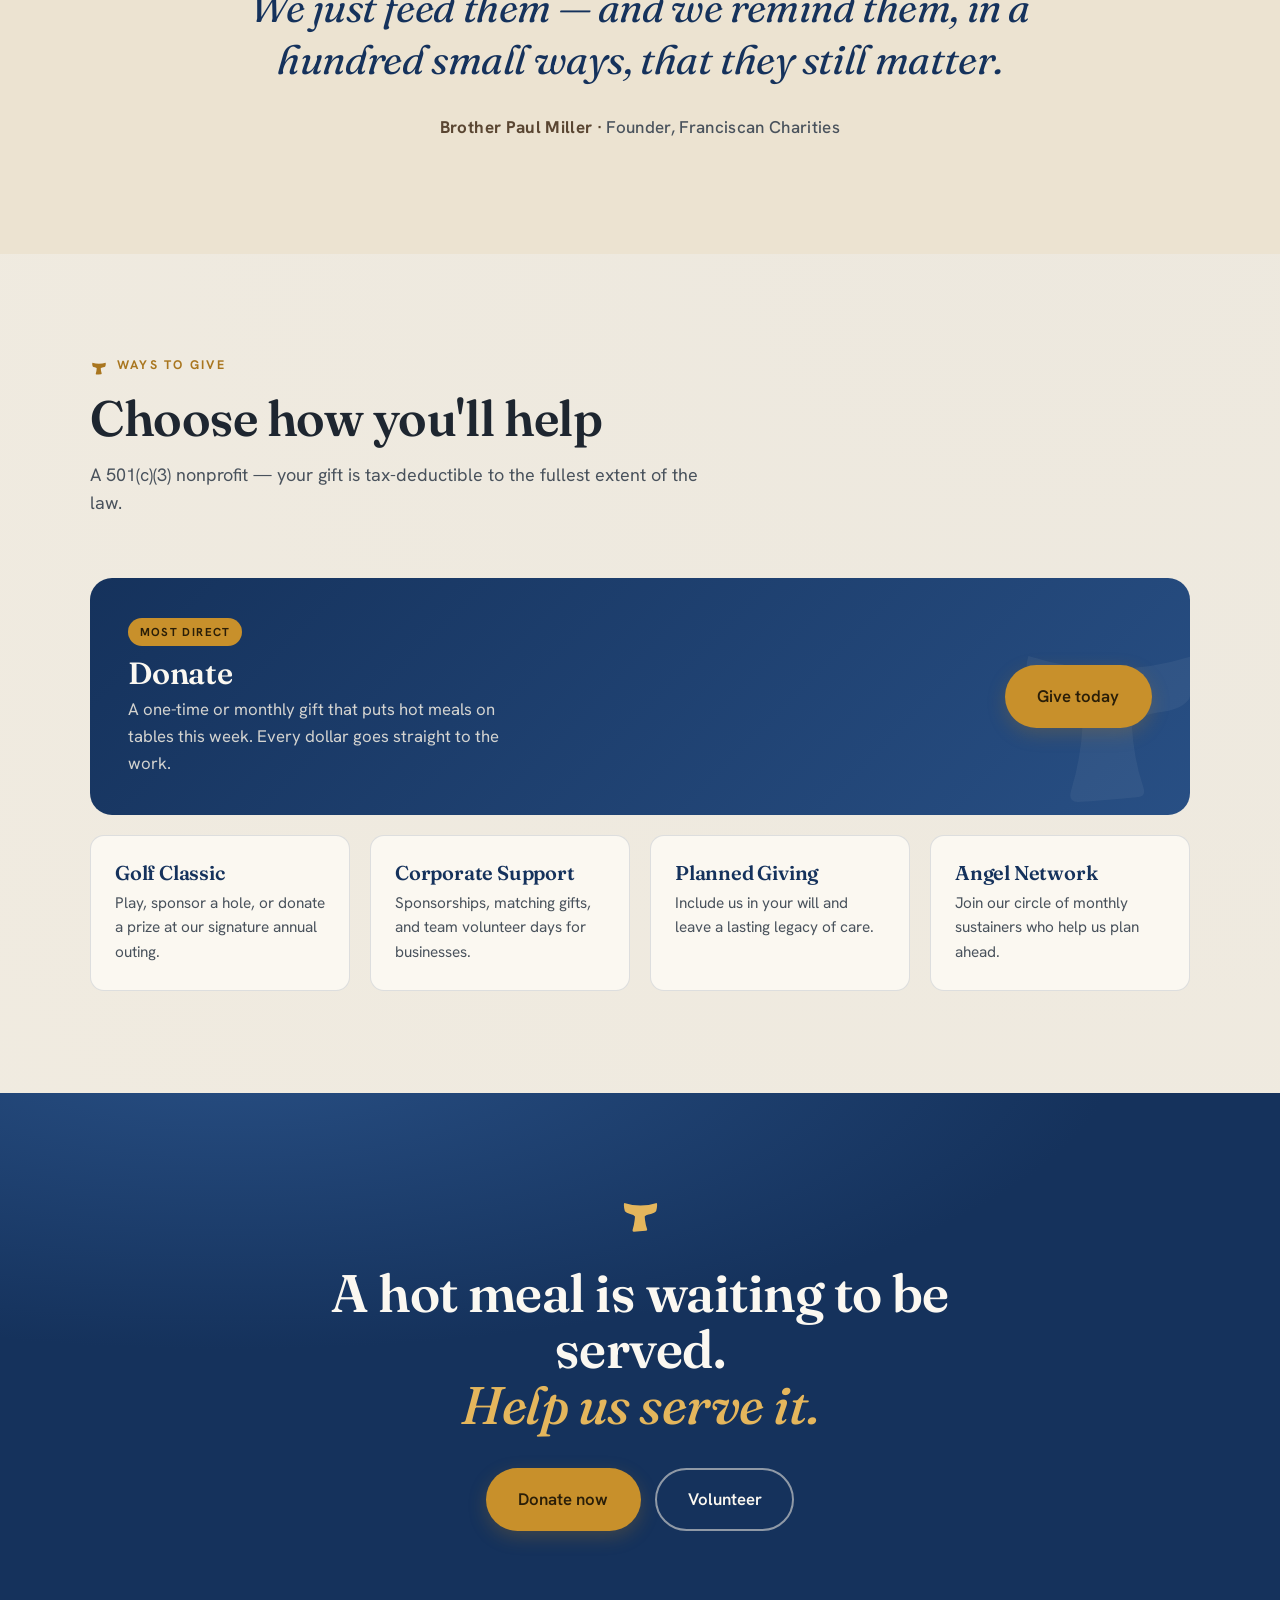
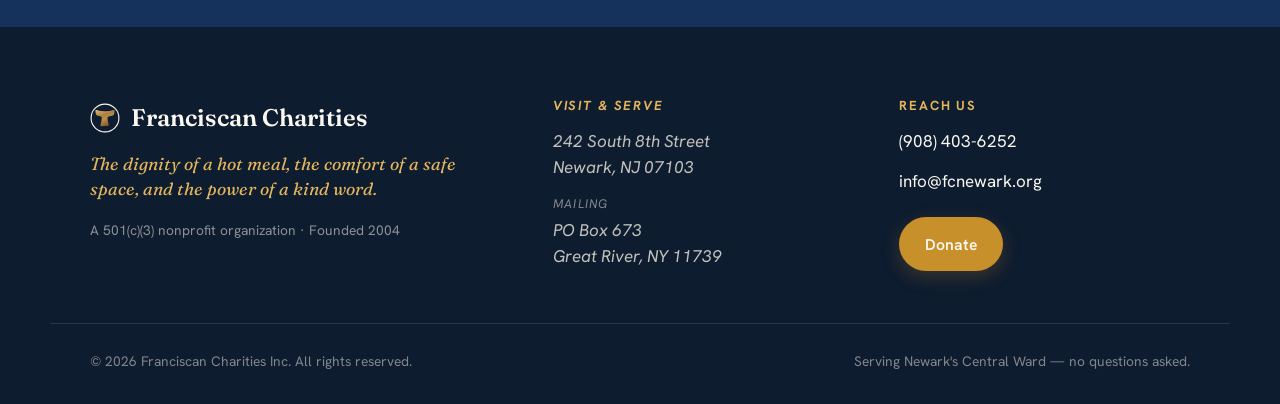
==== commit 161dd53c: "Hero: full-body framing + warm color-grade & vignette Co-Authored-By: Claude Opus 4.8 <noreply@anthr" ====
--- a/index.html
+++ b/index.html
@@ -181,7 +181,7 @@
         </div>
 
         <div class="hero-art reveal">
-          <img class="hero-photo" src="images/photos/hero.jpg" width="1100" height="1100" fetchpriority="high"
+          <img class="hero-photo" src="images/photos/hero.jpg" width="1100" height="1375" fetchpriority="high"
                alt="Three young Franciscan Charities volunteers smiling at a Central Ward distribution day in Newark" />
         </div>
       </div>
--- a/styles.css
+++ b/styles.css
@@ -214,7 +214,7 @@
 
 .hero-art { display: flex; justify-content: center; }
 .hero-photo {
-  width: min(100%, 480px); height: auto; aspect-ratio: 1 / 1; object-fit: cover;
+  width: min(100%, 460px); height: auto; aspect-ratio: 4 / 5; object-fit: cover;
   border-radius: var(--radius-lg);
   box-shadow: 0 28px 54px rgba(0,0,0,0.42);
   border: 1px solid rgba(245,239,227,0.12);
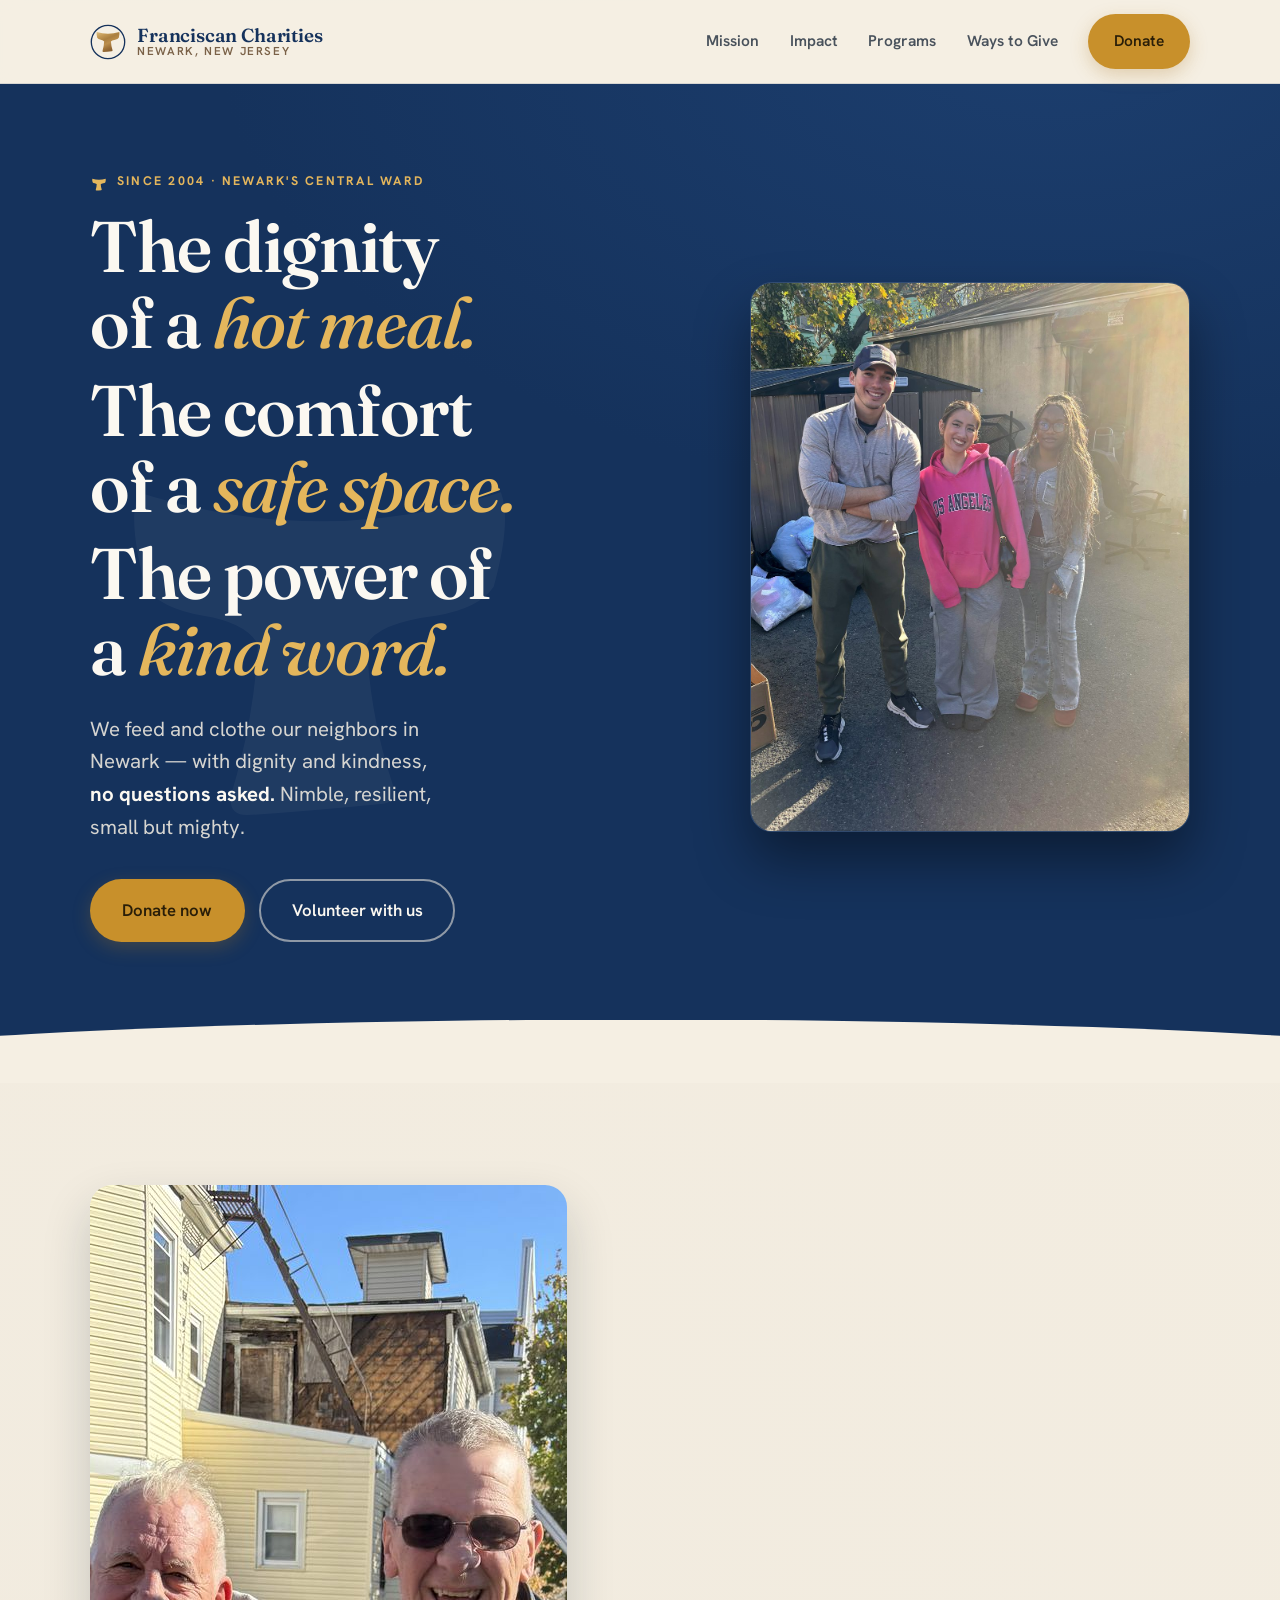
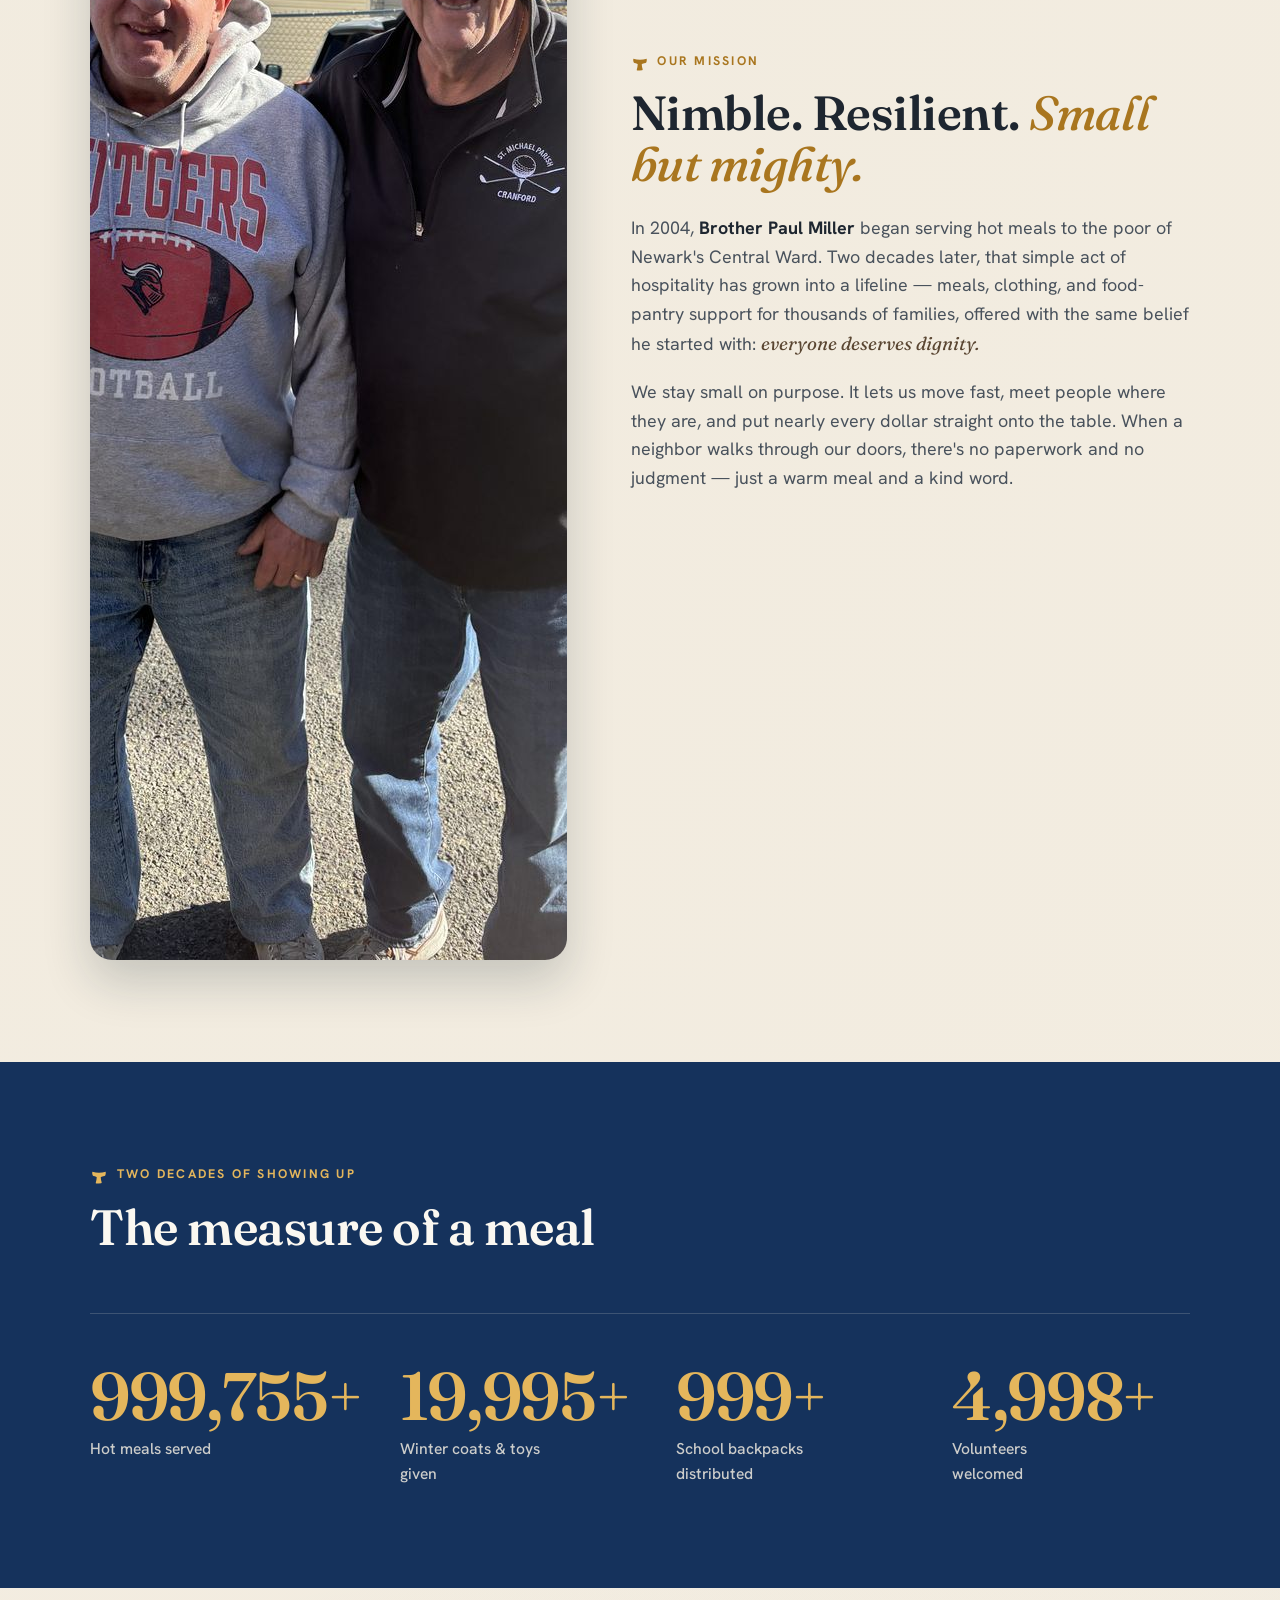
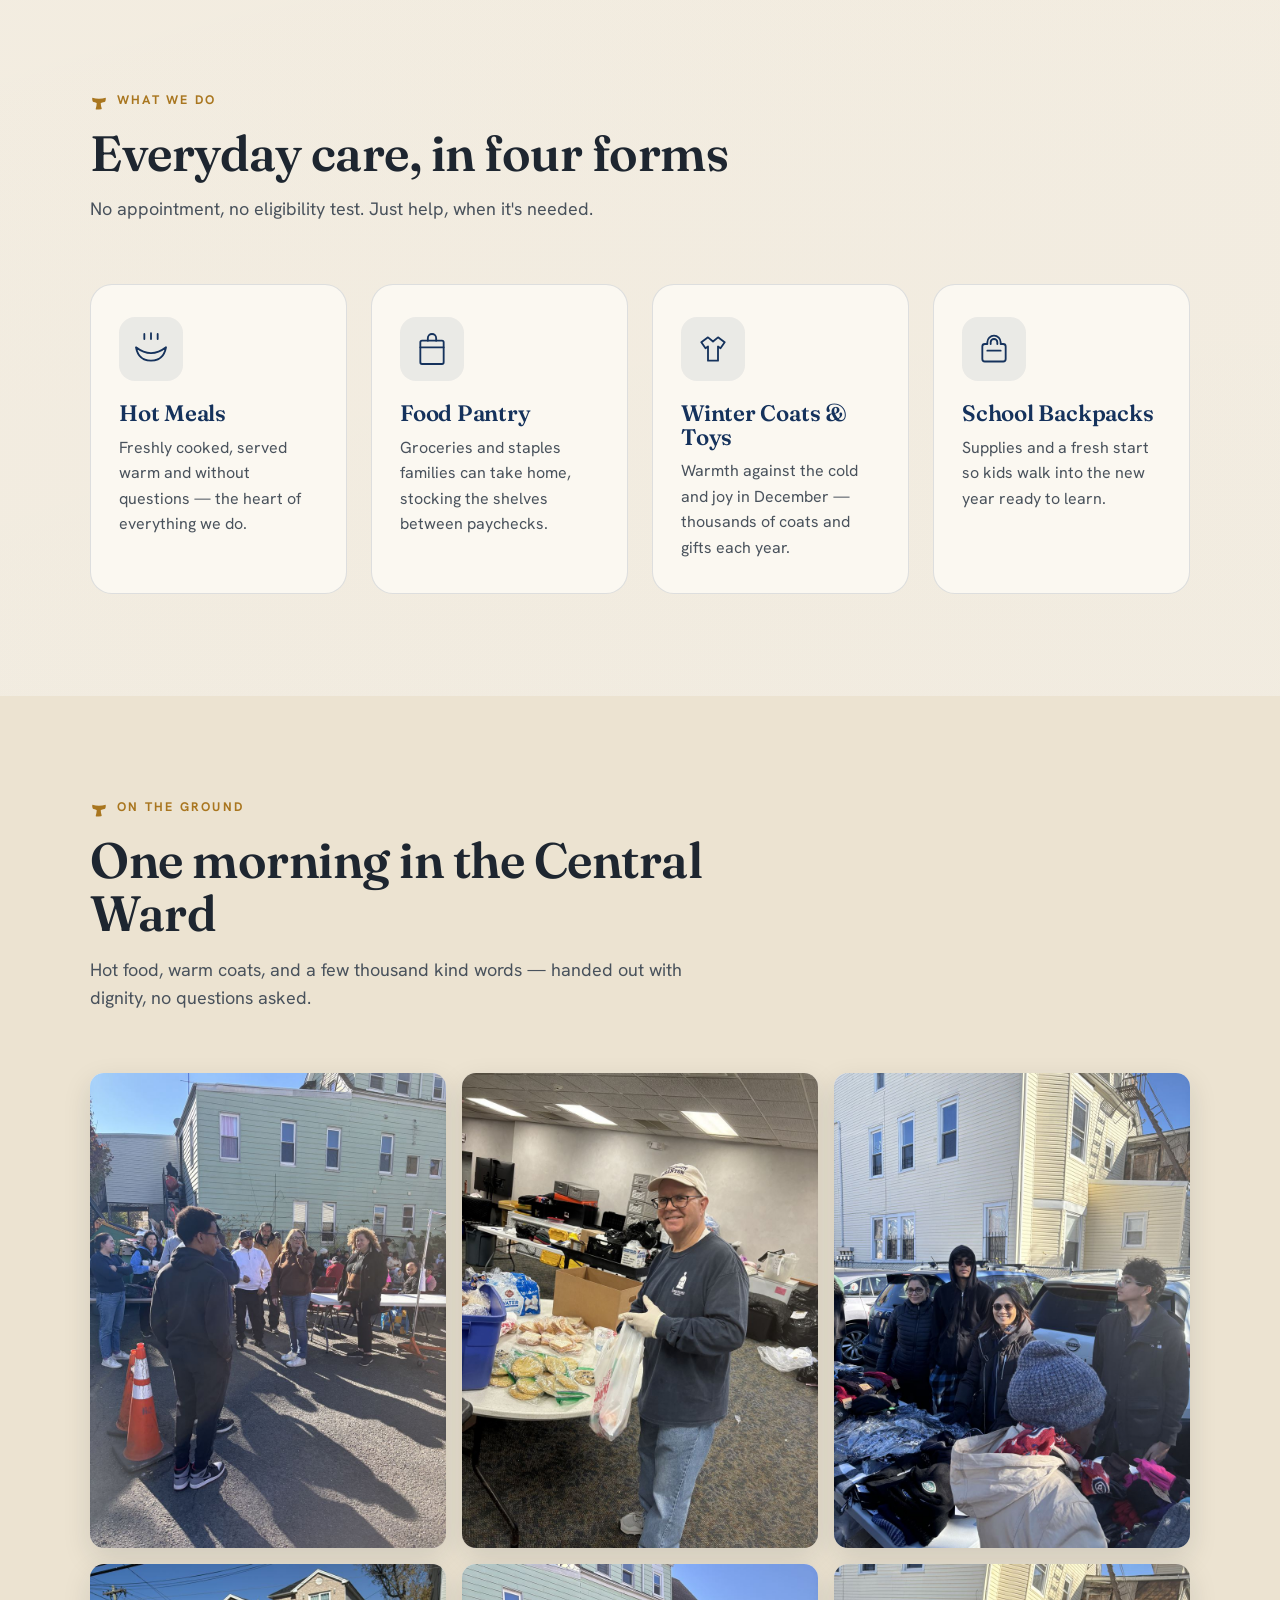
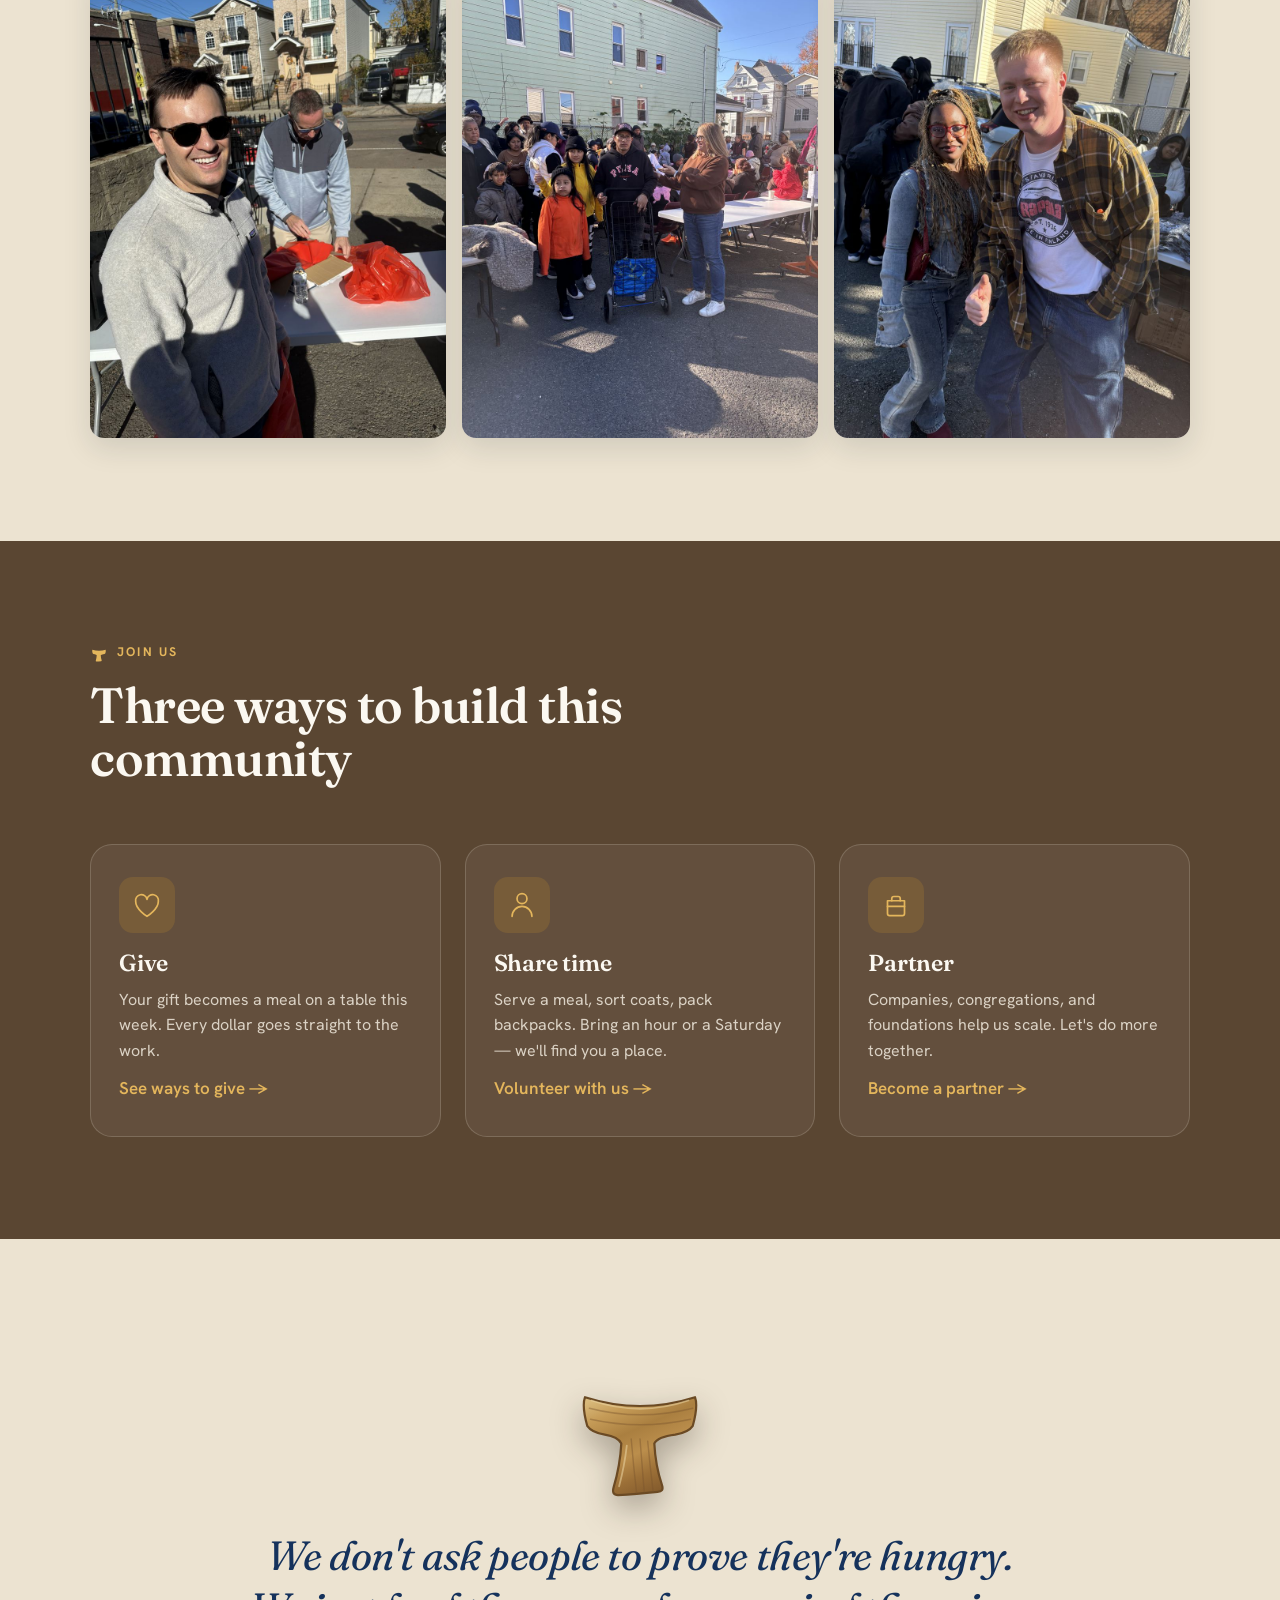
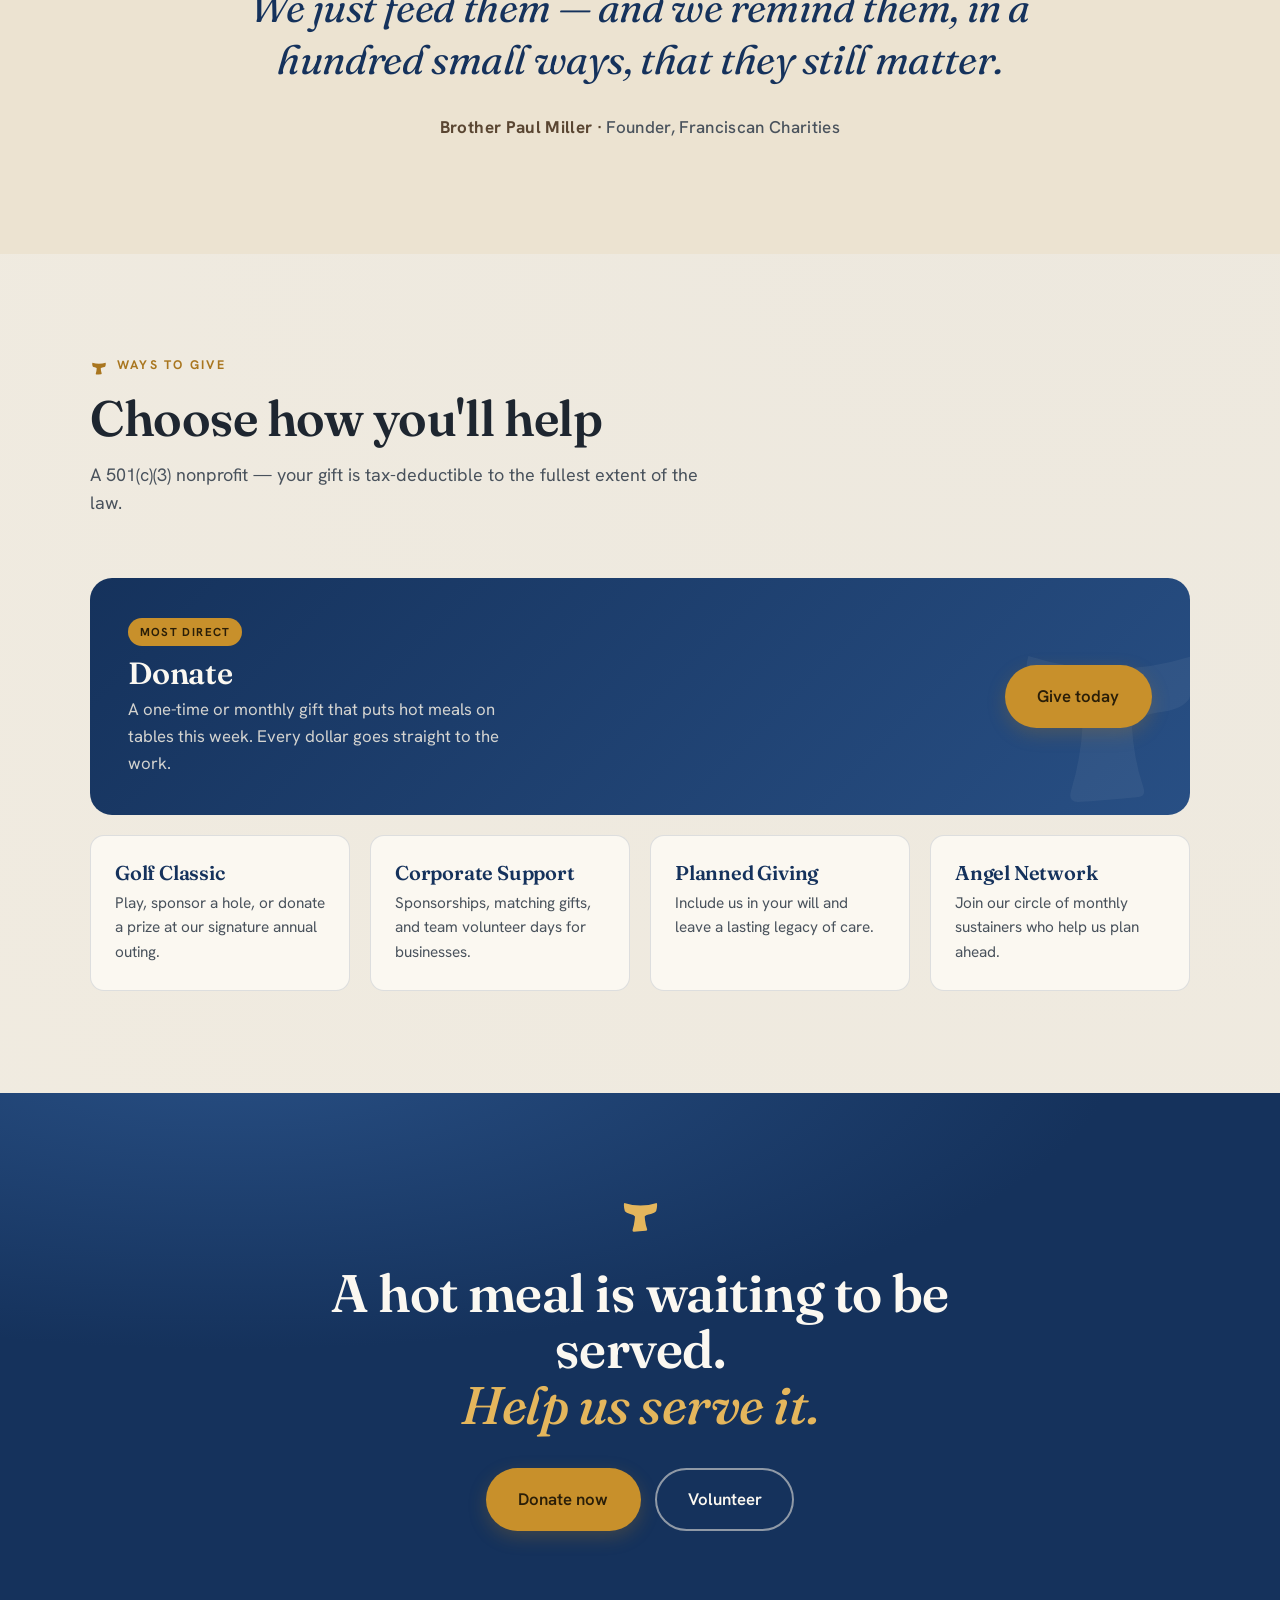
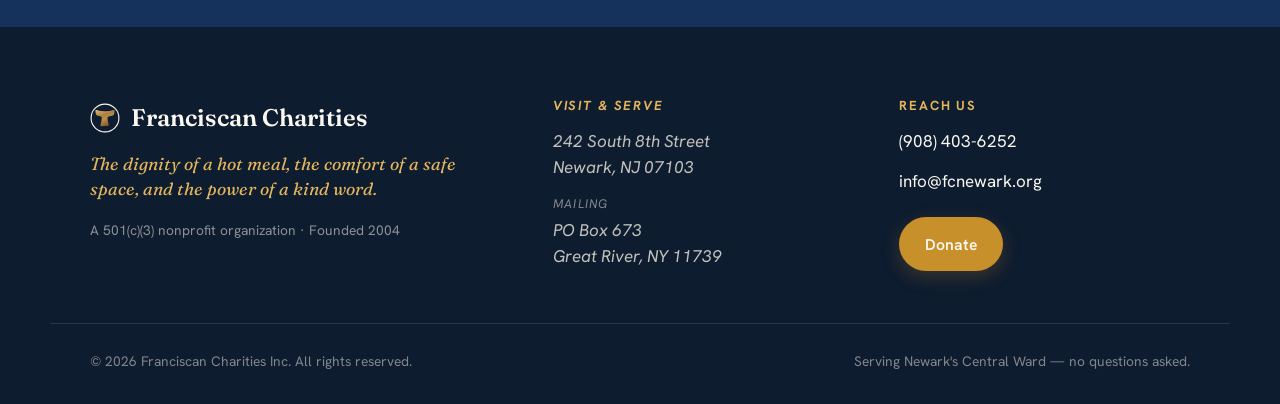
==== commit f200f101: "Add donation page (interactive amount/frequency picker); route all Donate CTAs to it Co-Authored-By:" ====
--- a/index.html
+++ b/index.html
@@ -139,7 +139,7 @@
         <a href="#impact">Impact</a>
         <a href="#programs">Programs</a>
         <a href="#give">Ways to Give</a>
-        <a href="#give" class="btn btn-gold nav-cta">Donate</a>
+        <a href="donate.html" class="btn btn-gold nav-cta">Donate</a>
       </nav>
 
       <button class="nav-toggle" aria-label="Open menu" aria-expanded="false" aria-controls="mobile-nav">
@@ -151,7 +151,7 @@
       <a href="#impact">Impact</a>
       <a href="#programs">Programs</a>
       <a href="#give">Ways to Give</a>
-      <a href="#give" class="btn btn-gold">Donate</a>
+      <a href="donate.html" class="btn btn-gold">Donate</a>
     </nav>
   </header>
 
@@ -175,7 +175,7 @@
             <strong>no questions asked.</strong> Nimble, resilient, small but mighty.
           </p>
           <div class="hero-actions reveal">
-            <a href="#give" class="btn btn-gold btn-lg">Donate now</a>
+            <a href="donate.html" class="btn btn-gold btn-lg">Donate now</a>
             <a href="#help" class="btn btn-ghost-light btn-lg">Volunteer with us</a>
           </div>
         </div>
@@ -404,7 +404,7 @@
             <h3>Donate</h3>
             <p>A one-time or monthly gift that puts hot meals on tables this week. Every dollar goes straight to the work.</p>
           </div>
-          <a href="mailto:info@fcnewark.org?subject=Donation" class="btn btn-gold btn-lg">Give today</a>
+          <a href="donate.html" class="btn btn-gold btn-lg">Give today</a>
         </div>
 
         <div class="give-grid">
@@ -437,7 +437,7 @@
         <span class="final-emblem" aria-hidden="true"></span>
         <h2 id="final-heading">A hot meal is waiting to be served.<br/><em>Help us serve it.</em></h2>
         <div class="hero-actions">
-          <a href="#give" class="btn btn-gold btn-lg">Donate now</a>
+          <a href="donate.html" class="btn btn-gold btn-lg">Donate now</a>
           <a href="mailto:info@fcnewark.org?subject=I'd%20like%20to%20volunteer" class="btn btn-ghost-light btn-lg">Volunteer</a>
         </div>
       </div>
@@ -473,7 +473,7 @@
         <h3>Reach us</h3>
         <p><a href="tel:+19084036252">(908) 403-6252</a></p>
         <p><a href="mailto:info@fcnewark.org">info@fcnewark.org</a></p>
-        <a href="#give" class="btn btn-gold footer-cta">Donate</a>
+        <a href="donate.html" class="btn btn-gold footer-cta">Donate</a>
       </div>
     </div>
     <div class="container footer-bottom">
--- a/styles.css
+++ b/styles.css
@@ -65,7 +65,7 @@
 .container { width: 100%; max-width: var(--container); margin-inline: auto; padding-inline: var(--pad); }
 
 /* Offset anchor jumps for the sticky header */
-#mission, #impact, #programs, #give, #help { scroll-margin-top: 84px; }
+#mission, #impact, #programs, #give, #help, #donate-form { scroll-margin-top: 96px; }
 
 .skip-link {
   position: absolute; left: -9999px; top: 0; z-index: 200;
@@ -479,3 +479,69 @@
   .reveal { opacity: 1; transform: none; }
   .steam path { animation: none; opacity: 0.6; }
 }
+
+/* =========================================================
+   DONATE PAGE
+   ========================================================= */
+.donate-hero {
+  background: radial-gradient(125% 90% at 82% -5%, var(--blue-700) 0%, var(--blue) 52%), var(--blue);
+  color: var(--cream);
+  padding-block: clamp(2.5rem, 6vw, 4.5rem) clamp(4rem, 8vw, 6rem);
+}
+.donate-grid { display: grid; grid-template-columns: 1.02fr 0.98fr; gap: clamp(2rem, 5vw, 4rem); align-items: center; }
+.donate-intro h1 { font-size: clamp(2.2rem, 4.6vw, 3.4rem); margin: 0.4rem 0 1.2rem; }
+.donate-intro h1 em { color: var(--gold-soft); }
+.donate-lede { font-size: 1.15rem; color: rgba(245,239,227,0.86); max-width: 42ch; margin-bottom: 1.6rem; }
+.donate-lede strong { color: var(--cream); font-weight: 700; }
+.donate-points { list-style: none; padding: 0; display: flex; flex-direction: column; gap: 0.75rem; }
+.donate-points li { display: flex; align-items: center; gap: 0.7rem; color: rgba(245,239,227,0.9); font-weight: 500; }
+.dp-tau { width: 18px; height: 18px; flex: none; background-color: var(--gold-soft);
+  -webkit-mask: var(--tau) center / contain no-repeat; mask: var(--tau) center / contain no-repeat; }
+
+.donate-card {
+  background: var(--cream); border-radius: var(--radius-lg);
+  padding: clamp(1.5rem, 3vw, 2.25rem); box-shadow: 0 30px 60px rgba(0,0,0,0.32);
+}
+.dc-label { font-weight: 700; color: var(--ink); margin-bottom: 0.8rem; font-size: 1.05rem; }
+.freq-toggle { display: grid; grid-template-columns: 1fr 1fr; gap: 4px; background: var(--parchment-deep);
+  border-radius: 100px; padding: 4px; margin-bottom: 1.25rem; }
+.freq { border: 0; background: transparent; padding: 0.6rem; border-radius: 100px;
+  font-family: var(--body); font-weight: 600; font-size: 0.95rem; color: var(--ink-soft);
+  cursor: pointer; transition: background .15s ease, color .15s ease; }
+.freq.is-active { background: var(--blue); color: var(--cream); }
+.amount-grid { display: grid; grid-template-columns: repeat(3, 1fr); gap: 0.6rem; margin-bottom: 1.1rem; }
+.amt { display: flex; align-items: center; justify-content: center; gap: 1px;
+  border: 2px solid var(--line); background: #fff; border-radius: 12px; padding: 0.85rem 0.5rem;
+  font-family: var(--display); font-weight: 600; font-size: 1.15rem; color: var(--ink);
+  cursor: pointer; transition: border-color .15s ease, background .15s ease, color .15s ease; }
+.amt:hover { border-color: var(--gold); }
+.amt.is-active { border-color: var(--blue); background: var(--blue); color: var(--cream); }
+.amt-custom { font-size: 1.05rem; }
+.amt-custom input { width: 100%; min-width: 0; border: 0; background: transparent;
+  font-family: var(--display); font-weight: 600; font-size: 1.1rem; color: var(--ink); outline: none; }
+.amt-custom.is-active { border-color: var(--blue); background: #fff; color: var(--ink); }
+.amt-impact { font-family: var(--display); font-style: italic; color: var(--habit);
+  font-size: 1.1rem; margin-bottom: 1.1rem; min-height: 1.6em; }
+.give-submit { width: 100%; }
+.give-helper { font-size: 0.85rem; color: var(--ink-soft); margin-top: 0.85rem; text-align: center; }
+.give-trust { font-size: 0.82rem; color: var(--ink-soft); margin-top: 0.5rem; text-align: center; }
+
+.other-ways { padding-block: clamp(3.5rem, 7vw, 5.5rem); }
+.ow-grid { display: grid; grid-template-columns: repeat(auto-fit, minmax(250px, 1fr)); gap: 1.1rem; }
+.ow-card { display: flex; flex-direction: column; gap: 0.5rem; background: var(--cream);
+  border: 1px solid var(--line); border-radius: var(--radius); padding: 1.6rem 1.5rem;
+  transition: transform .2s ease, box-shadow .2s ease, border-color .2s ease; }
+a.ow-card:hover { transform: translateY(-5px); box-shadow: 0 16px 36px rgba(21,38,48,0.1); border-color: rgba(200,144,43,0.45); }
+.ow-card h3 { font-size: 1.3rem; color: var(--blue); }
+.ow-card p { color: var(--ink-soft); font-size: 0.98rem; }
+.ow-card strong { color: var(--ink); }
+.ow-address { font-family: var(--display); color: var(--habit); font-size: 1.05rem; line-height: 1.4; }
+.ow-link { margin-top: auto; font-weight: 700; color: var(--gold-deep); padding-top: 0.3rem; }
+.ow-questions { text-align: center; margin-top: 2rem; color: var(--ink-soft); }
+.ow-questions a { color: var(--blue); font-weight: 600; border-bottom: 1px solid var(--gold); }
+.footer-home-link { color: rgba(245,239,227,0.7); border-bottom: 1px solid transparent; }
+.footer-home-link:hover { border-color: var(--gold); color: var(--cream); }
+
+@media (max-width: 860px) {
+  .donate-grid { grid-template-columns: 1fr; }
+}
